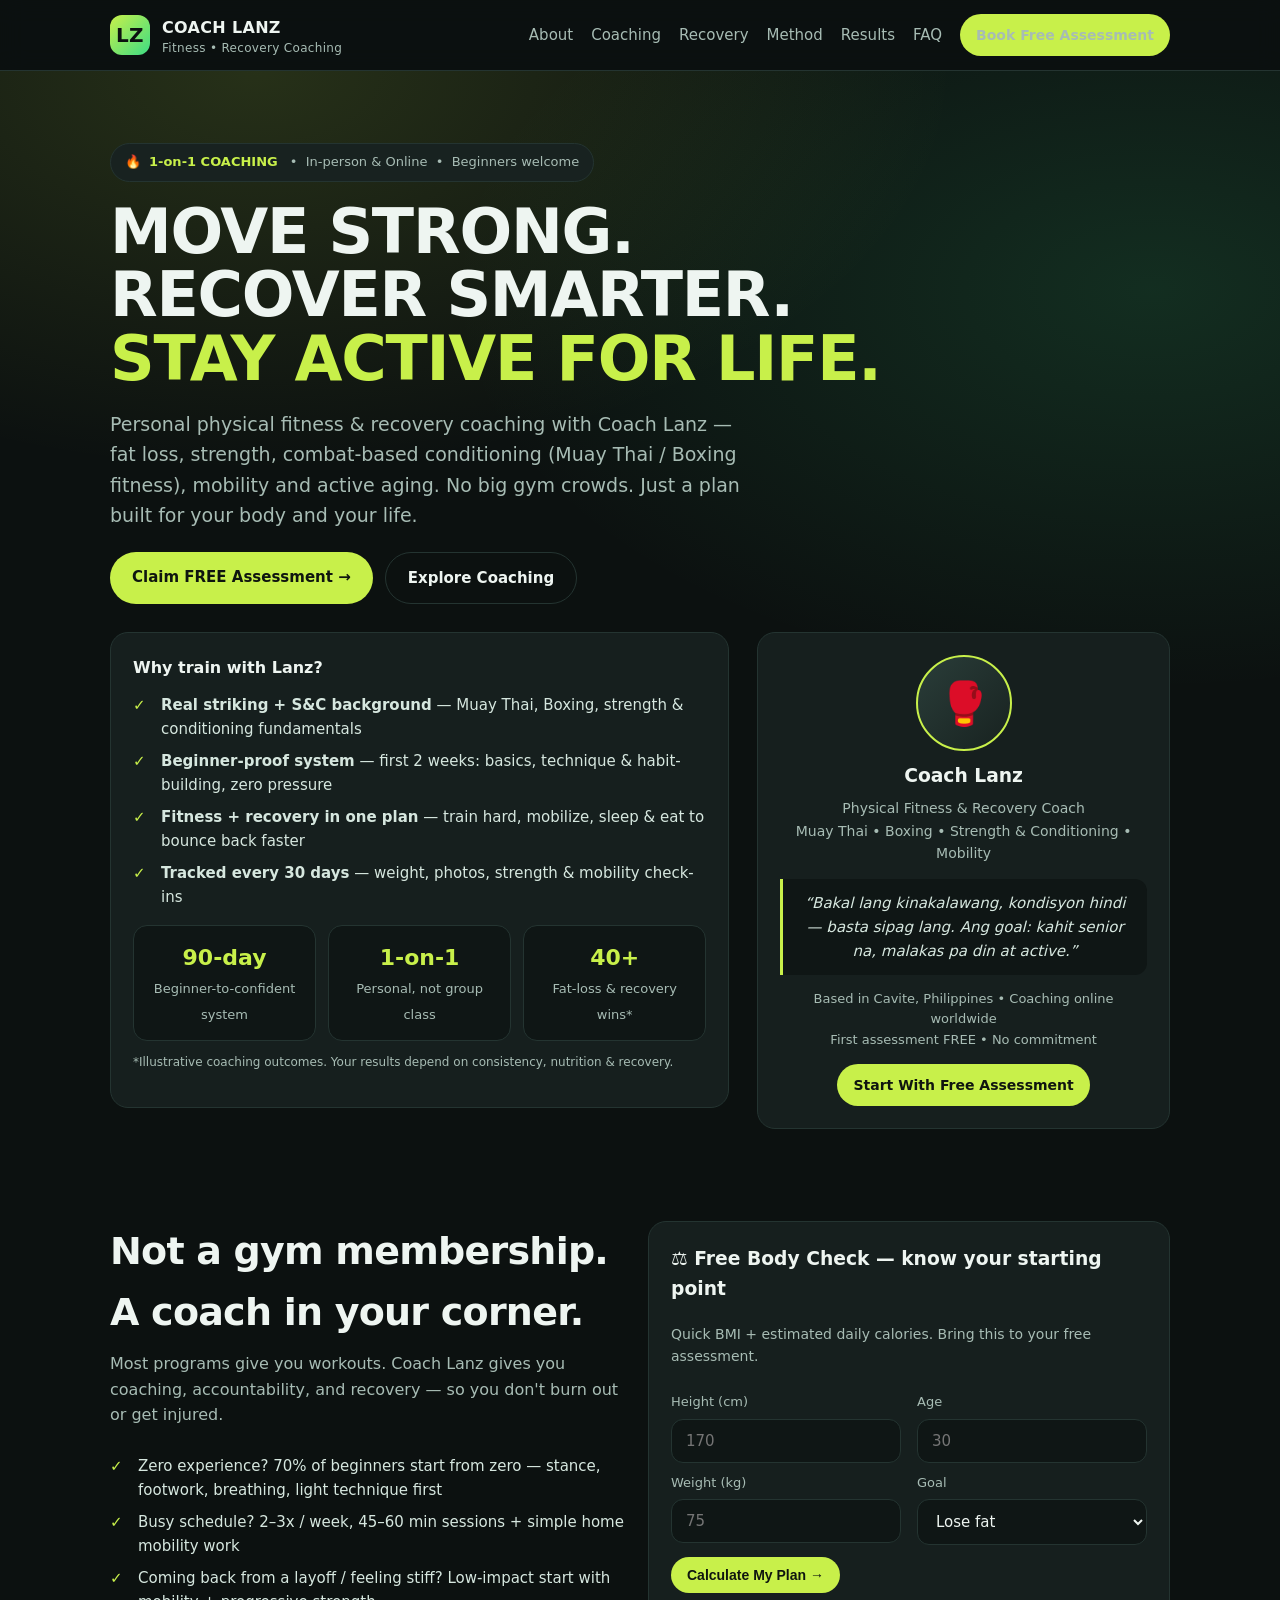
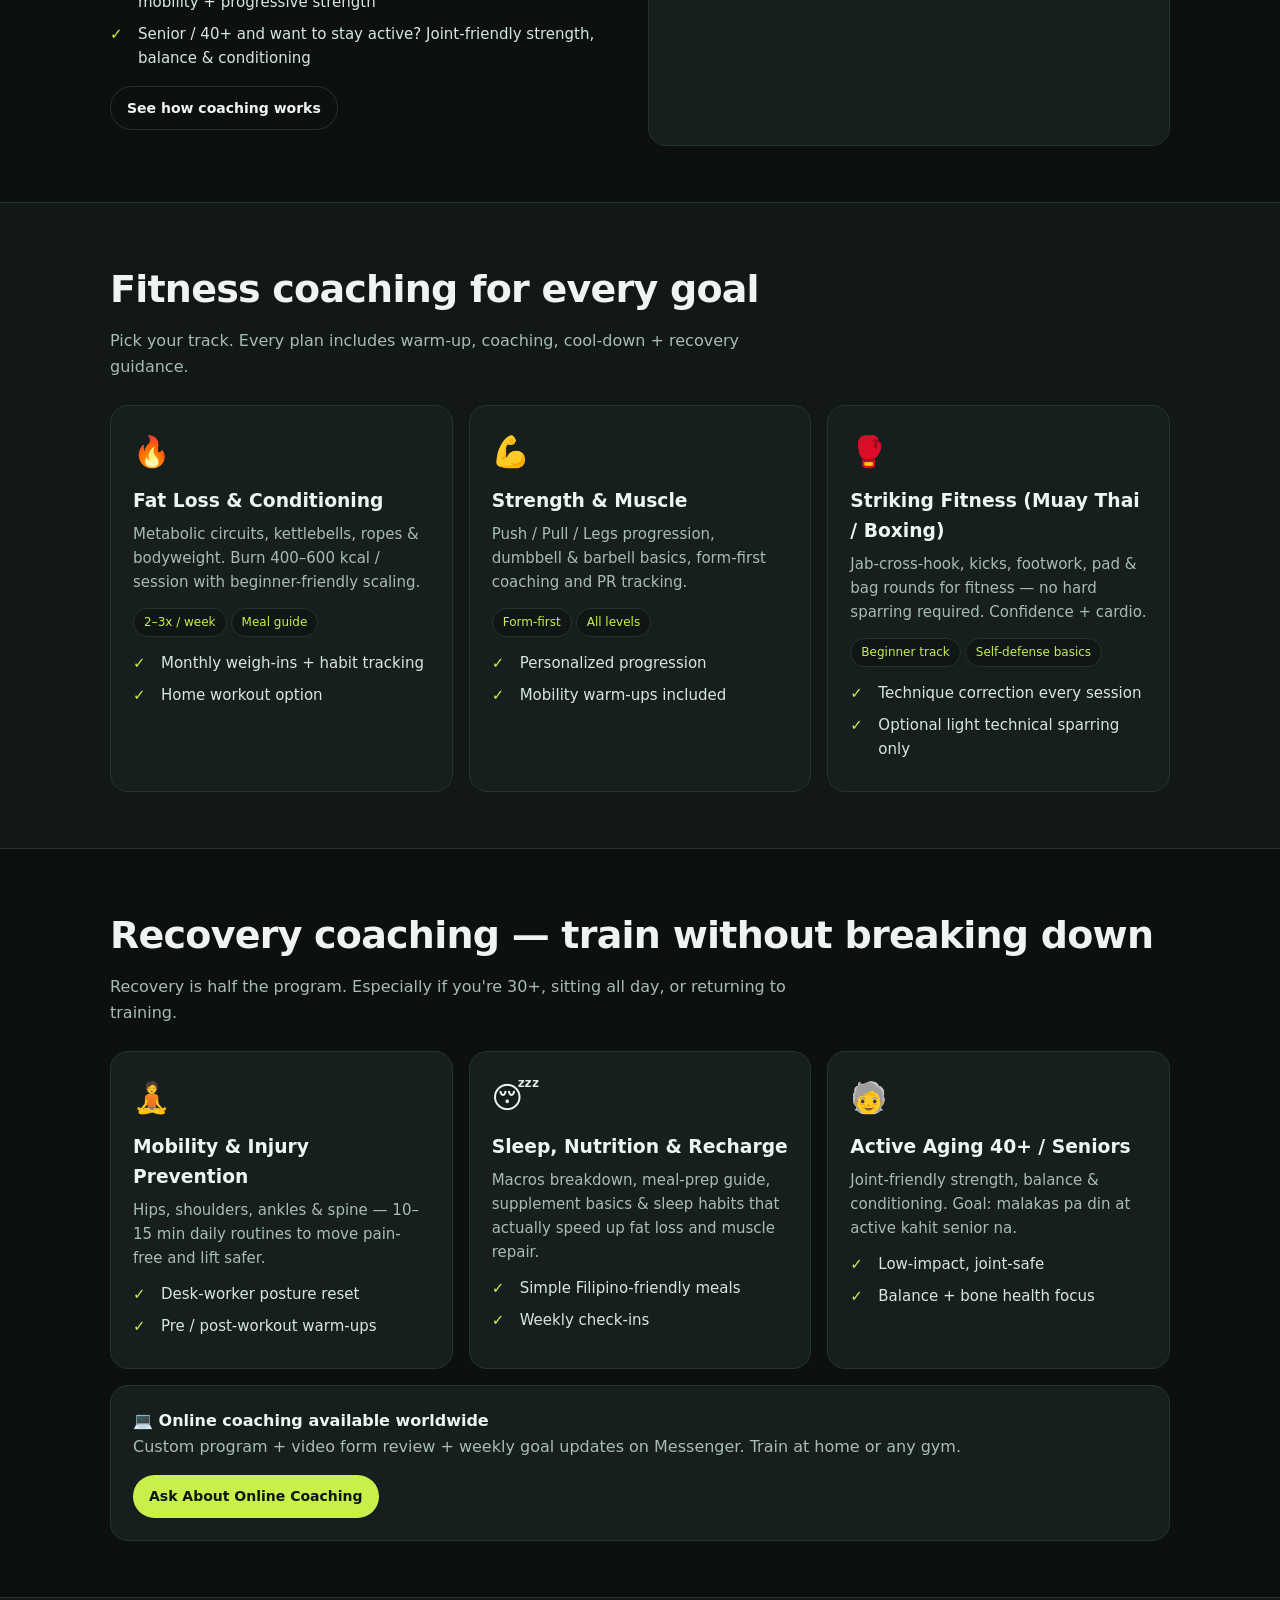
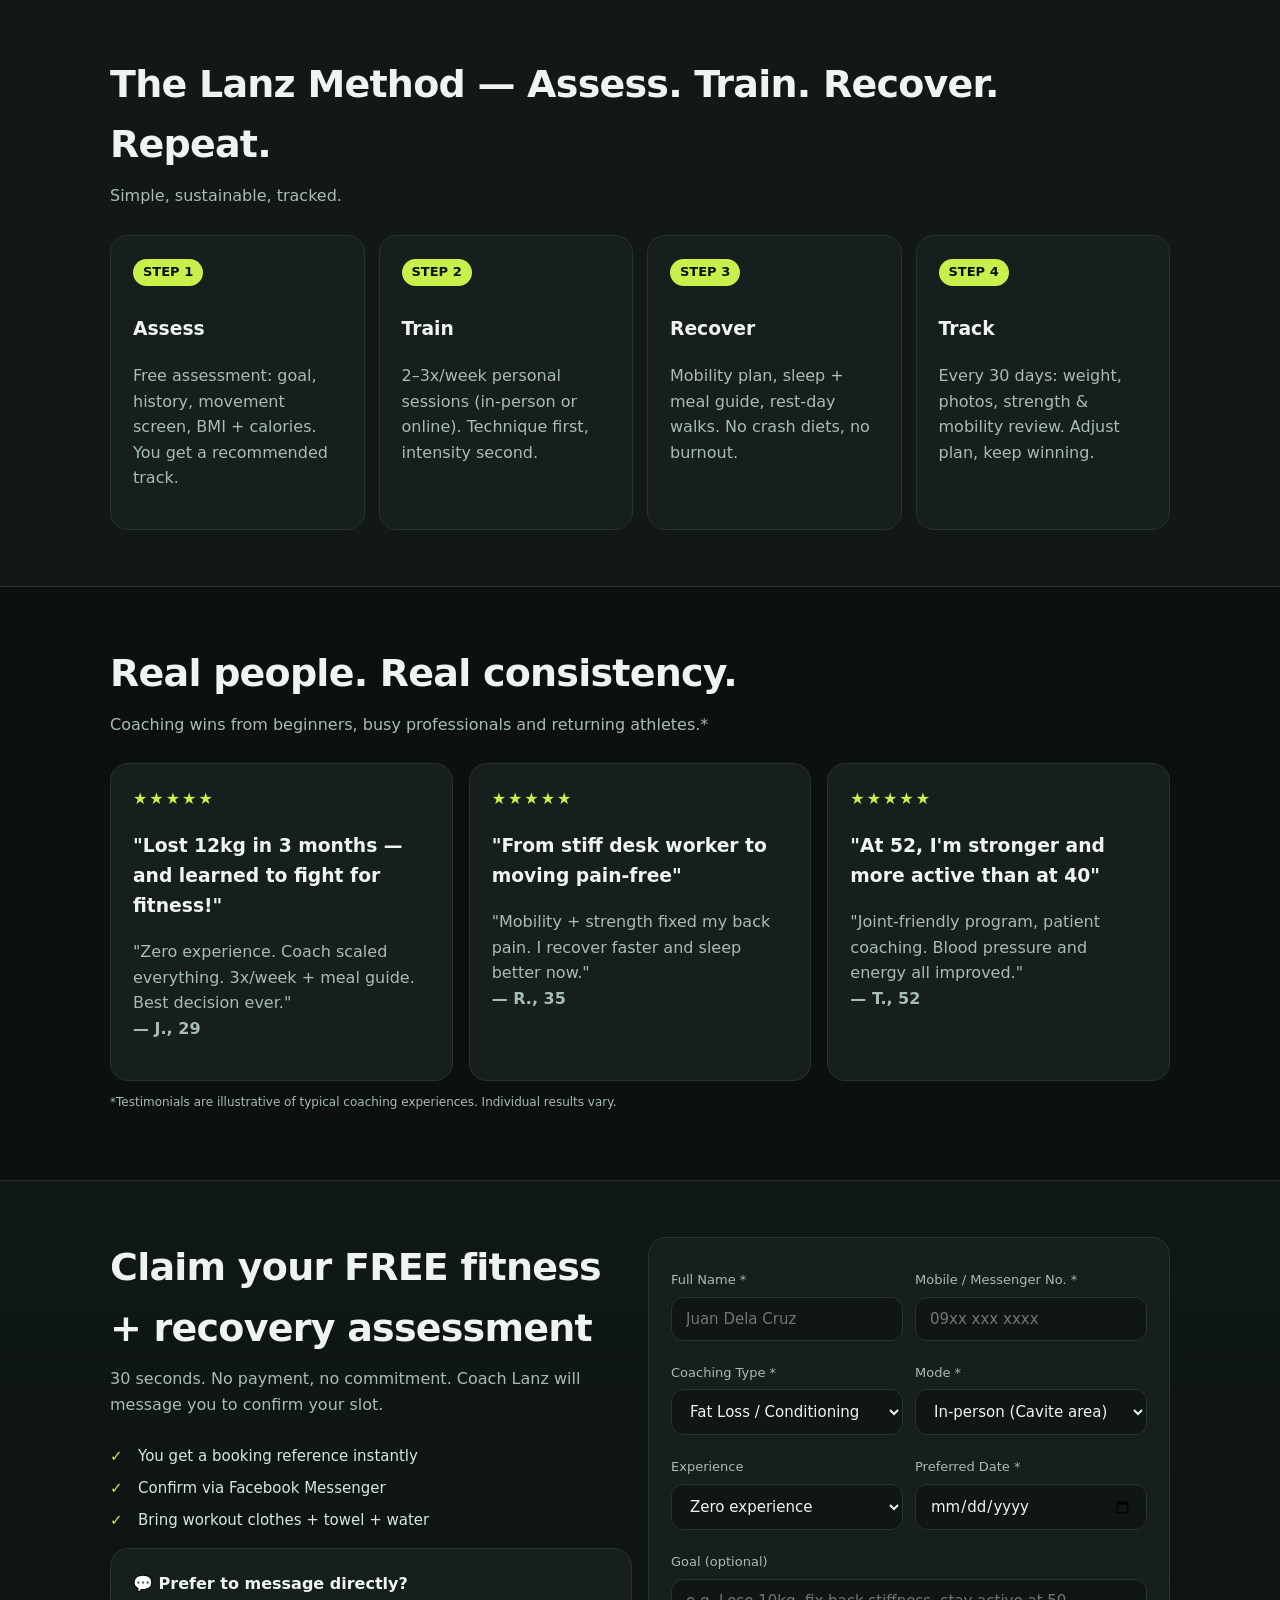
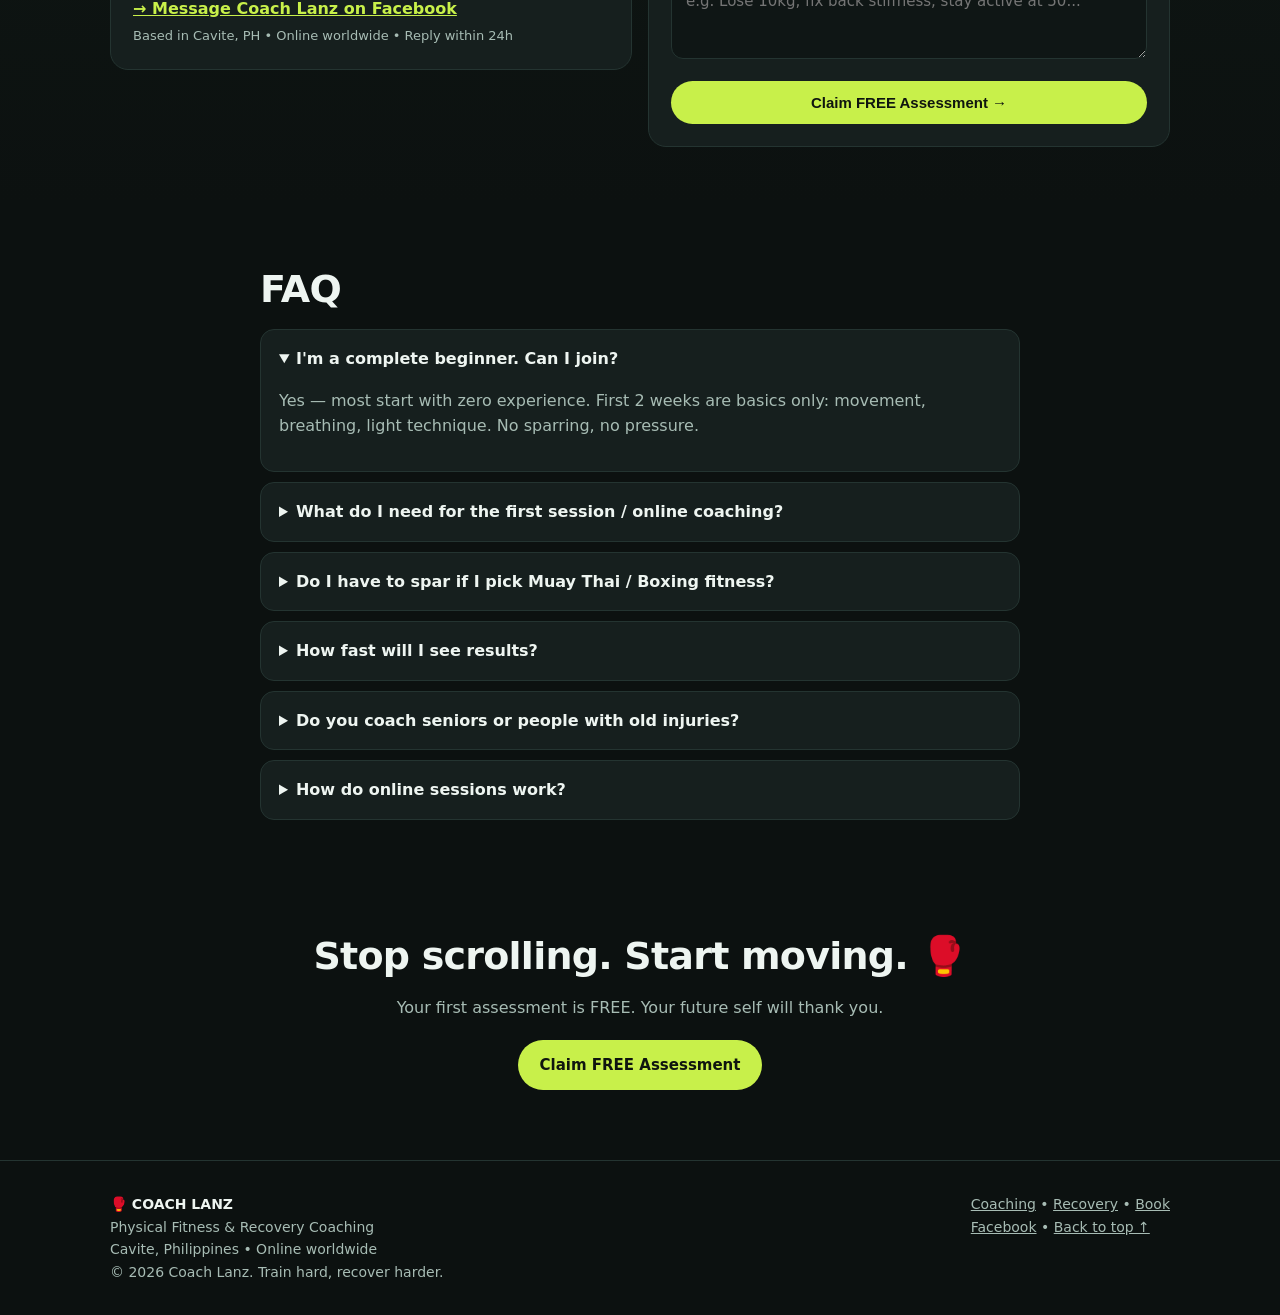
==== index.html @ 4de2f291 "Launch Coach Lanz fitness and recovery coaching site" ====
<!DOCTYPE html>
<html lang="en">
<head>
<meta charset="UTF-8" />
<meta name="viewport" content="width=device-width, initial-scale=1.0" />
<title>Coach Lanz — Physical Fitness & Recovery Coach</title>
<meta name="description" content="Coach Lanz — 1-on-1 physical fitness & recovery coaching. Fat loss, strength, Muay Thai / Boxing fitness, mobility and active aging. Based in Cavite, coaching online worldwide." />
<style>
:root{
  --bg:#0c1110; --bg2:#111817; --card:#161f1e; --line:#243431;
  --text:#eef5f1; --muted:#a7bcb4; --accent:#c8f04a; --accent2:#3ddc84;
  --orange:#ff7a1a; --radius:18px;
  --font:system-ui,-apple-system,"Segoe UI",Roboto,Inter,Arial,sans-serif;
}
*{box-sizing:border-box}
html{scroll-behavior:smooth}
body{margin:0;font-family:var(--font);background:var(--bg);color:var(--text);line-height:1.6}
a{color:inherit}
.container{max-width:1100px;margin:0 auto;padding:0 20px}
header{position:sticky;top:0;z-index:50;background:rgba(12,17,16,.88);backdrop-filter:blur(12px);border-bottom:1px solid var(--line)}
.nav{display:flex;align-items:center;justify-content:space-between;padding:14px 20px;max-width:1100px;margin:0 auto}
.brand{display:flex;gap:12px;align-items:center;text-decoration:none;font-weight:800;letter-spacing:.02em}
.brand-mark{width:40px;height:40px;border-radius:12px;background:linear-gradient(135deg,var(--accent),var(--accent2));display:grid;place-items:center;color:#0c1110;font-weight:900;font-size:20px}
.brand small{display:block;font-weight:500;color:var(--muted);font-size:12px;line-height:1.2}
.nav-links{display:flex;gap:18px;align-items:center;font-size:15px}
.nav-links a{text-decoration:none;color:var(--muted)}
.nav-links a:hover{color:var(--text)}
.btn{display:inline-block;background:var(--accent);color:#0f150f;font-weight:800;padding:13px 22px;border-radius:999px;text-decoration:none;border:0;cursor:pointer;font-size:15px}
.btn:hover{filter:brightness(1.05)}
.btn-ghost{background:transparent;color:var(--text);border:1px solid var(--line)}
.btn-sm{padding:10px 16px;font-size:14px}
.hero{padding:72px 0 36px;background:
 radial-gradient(700px 400px at 20% 0%,rgba(200,240,74,.14),transparent),
 radial-gradient(700px 400px at 90% 20%,rgba(61,220,132,.14),transparent)}
.eyebrow{display:inline-flex;align-items:center;gap:8px;background:#182220;border:1px solid var(--line);padding:8px 14px;border-radius:999px;font-size:13px;color:var(--muted)}
.eyebrow b{color:var(--accent)}
h1{font-size:clamp(36px,6vw,62px);line-height:1.02;margin:18px 0 12px;letter-spacing:-.02em}
h1 span{color:var(--accent)}
.lead{color:var(--muted);font-size:clamp(16px,2.2vw,19px);max-width:640px}
.hero-cta{display:flex;gap:12px;flex-wrap:wrap;margin-top:22px}
.hero-grid{display:grid;grid-template-columns:1.2fr .8fr;gap:28px;align-items:start;margin-top:28px}
.card{background:var(--card);border:1px solid var(--line);border-radius:var(--radius);padding:22px}
.stat-row{display:grid;grid-template-columns:repeat(3,1fr);gap:12px;margin-top:16px}
.stat{background:#0f1615;border:1px solid var(--line);border-radius:14px;padding:14px;text-align:center}
.stat b{font-size:22px;color:var(--accent);display:block}
.stat span{font-size:13px;color:var(--muted)}
.coach-card{text-align:center}
.avatar{width:96px;height:96px;border-radius:50%;margin:0 auto 10px;background:linear-gradient(135deg,#2a3d39,#182220);border:2px solid var(--accent);display:grid;place-items:center;font-size:42px}
.quote{font-style:italic;color:#d6e7df;background:#0f1615;border-left:3px solid var(--accent);padding:12px 14px;border-radius:0 12px 12px 0;margin:14px 0;font-size:15px}
section{padding:56px 0}
.section-title{font-size:clamp(26px,4vw,38px);margin:0 0 8px;letter-spacing:-.02em}
.section-sub{color:var(--muted);margin:0 0 26px;max-width:700px}
.grid-3{display:grid;grid-template-columns:repeat(3,1fr);gap:16px}
.grid-2{display:grid;grid-template-columns:1fr 1fr;gap:16px}
.service{position:relative;overflow:hidden}
.service .icon{font-size:30px}
.service h3{margin:10px 0 6px}
.service p{color:var(--muted);font-size:15px;margin:0 0 12px}
.tag{display:inline-block;font-size:12px;background:#0f1615;border:1px solid var(--line);color:var(--accent);padding:4px 10px;border-radius:999px;margin:2px 4px 2px 0}
ul.check{list-style:none;padding:0;margin:12px 0 0}
ul.check li{padding-left:28px;position:relative;margin:8px 0;color:#d6e7df;font-size:15px}
ul.check li::before{content:"✓";position:absolute;left:0;top:0;color:var(--accent);font-weight:900}
.steps{display:grid;grid-template-columns:repeat(4,1fr);gap:14px}
.step-num{font-size:13px;font-weight:800;color:#0c1110;background:var(--accent);display:inline-block;padding:3px 10px;border-radius:999px;margin-bottom:10px}
.calc{display:grid;grid-template-columns:1fr 1fr;gap:16px}
label{font-size:13px;color:var(--muted);display:block;margin:10px 0 6px}
input,select,textarea{width:100%;background:#0f1615;border:1px solid var(--line);color:var(--text);border-radius:12px;padding:12px 14px;font-size:15px;font-family:inherit}
input:focus,select:focus,textarea:focus{outline:2px solid var(--accent);border-color:transparent}
.testis{display:grid;grid-template-columns:repeat(3,1fr);gap:16px}
.stars{color:var(--accent);letter-spacing:2px}
.faq details{background:var(--card);border:1px solid var(--line);border-radius:14px;padding:16px 18px;margin:10px 0}
.faq summary{cursor:pointer;font-weight:700}
.faq p{color:var(--muted)}
.form-grid{display:grid;grid-template-columns:1fr 1fr;gap:12px}
.full{grid-column:1/-1}
.result-box{display:none;margin-top:14px;background:#0f1615;border:1px dashed var(--accent);border-radius:14px;padding:16px}
footer{border-top:1px solid var(--line);padding:32px 0;color:var(--muted);font-size:14px}
.footer-grid{display:flex;justify-content:space-between;gap:20px;flex-wrap:wrap}
.mobile-menu-btn{display:none;background:none;border:1px solid var(--line);color:var(--text);border-radius:10px;padding:8px 12px;font-size:18px}
@media(max-width:860px){
  .hero-grid,.grid-3,.grid-2,.calc,.testis,.steps{grid-template-columns:1fr}
  .form-grid{grid-template-columns:1fr}
  .nav-links{display:none;position:absolute;top:68px;left:0;right:0;background:#0f1615;flex-direction:column;padding:16px;border-bottom:1px solid var(--line)}
  .nav-links.open{display:flex}
  .mobile-menu-btn{display:block}
  .stat-row{grid-template-columns:repeat(3,1fr)}
}
</style>
</head>
<body>

<header>
  <div class="nav">
    <a class="brand" href="#top">
      <div class="brand-mark">LZ</div>
      <div>COACH LANZ<small>Fitness • Recovery Coaching</small></div>
    </a>
    <button class="mobile-menu-btn" onclick="document.querySelector('.nav-links').classList.toggle('open')">☰</button>
    <nav class="nav-links">
      <a href="#about">About</a>
      <a href="#coaching">Coaching</a>
      <a href="#recovery">Recovery</a>
      <a href="#method">Method</a>
      <a href="#results">Results</a>
      <a href="#faq">FAQ</a>
      <a class="btn btn-sm" href="#book">Book Free Assessment</a>
    </nav>
  </div>
</header>

<div id="top" class="hero">
  <div class="container">
    <div class="eyebrow">🔥 <b>1-on-1 COACHING</b> &nbsp;•&nbsp; In-person & Online &nbsp;•&nbsp; Beginners welcome</div>
    <h1>MOVE STRONG.<br>RECOVER SMARTER.<br><span>STAY ACTIVE FOR LIFE.</span></h1>
    <p class="lead">Personal physical fitness & recovery coaching with Coach Lanz — fat loss, strength, combat-based conditioning (Muay Thai / Boxing fitness), mobility and active aging. No big gym crowds. Just a plan built for your body and your life.</p>
    <div class="hero-cta">
      <a class="btn" href="#book">Claim FREE Assessment →</a>
      <a class="btn btn-ghost" href="#coaching">Explore Coaching</a>
    </div>

    <div class="hero-grid">
      <div class="card">
        <b>Why train with Lanz?</b>
        <ul class="check">
          <li><b>Real striking + S&C background</b> — Muay Thai, Boxing, strength & conditioning fundamentals</li>
          <li><b>Beginner-proof system</b> — first 2 weeks: basics, technique & habit-building, zero pressure</li>
          <li><b>Fitness + recovery in one plan</b> — train hard, mobilize, sleep & eat to bounce back faster</li>
          <li><b>Tracked every 30 days</b> — weight, photos, strength & mobility check-ins</li>
        </ul>
        <div class="stat-row">
          <div class="stat"><b>90-day</b><span>Beginner-to-confident system</span></div>
          <div class="stat"><b>1-on-1</b><span>Personal, not group class</span></div>
          <div class="stat"><b>40+</b><span>Fat-loss & recovery wins*</span></div>
        </div>
        <p style="font-size:12px;color:var(--muted)">*Illustrative coaching outcomes. Your results depend on consistency, nutrition & recovery.</p>
      </div>
      <div class="card coach-card">
        <div class="avatar">🥊</div>
        <h3 style="margin:6px 0">Coach Lanz</h3>
        <p style="color:var(--muted);font-size:14px;margin:0">Physical Fitness & Recovery Coach<br>Muay Thai • Boxing • Strength & Conditioning • Mobility</p>
        <div class="quote">“Bakal lang kinakalawang, kondisyon hindi — basta sipag lang. Ang goal: kahit senior na, malakas pa din at active.”</div>
        <p style="font-size:13px;color:var(--muted)">Based in Cavite, Philippines • Coaching online worldwide<br>First assessment FREE • No commitment</p>
        <a class="btn btn-sm" href="#book">Start With Free Assessment</a>
      </div>
    </div>
  </div>
</div>

<section id="about">
  <div class="container grid-2">
    <div>
      <h2 class="section-title">Not a gym membership.<br>A coach in your corner.</h2>
      <p class="section-sub">Most programs give you workouts. Coach Lanz gives you coaching, accountability, and recovery — so you don't burn out or get injured.</p>
      <ul class="check">
        <li>Zero experience? 70% of beginners start from zero — stance, footwork, breathing, light technique first</li>
        <li>Busy schedule? 2–3x / week, 45–60 min sessions + simple home mobility work</li>
        <li>Coming back from a layoff / feeling stiff? Low-impact start with mobility + progressive strength</li>
        <li>Senior / 40+ and want to stay active? Joint-friendly strength, balance & conditioning</li>
      </ul>
      <p style="margin-top:16px"><a class="btn btn-ghost btn-sm" href="#method">See how coaching works</a></p>
    </div>
    <div class="card">
      <h3 style="margin-top:0">⚖️ Free Body Check — know your starting point</h3>
      <p style="color:var(--muted);font-size:14px">Quick BMI + estimated daily calories. Bring this to your free assessment.</p>
      <div class="calc">
        <div>
          <label>Height (cm)</label><input id="h" type="number" placeholder="170" />
          <label>Weight (kg)</label><input id="w" type="number" placeholder="75" />
        </div>
        <div>
          <label>Age</label><input id="age" type="number" placeholder="30" />
          <label>Goal</label>
          <select id="goal"><option>Lose fat</option><option>Build muscle</option><option>Learn striking fitness</option><option>Move pain-free / recover</option><option>Stay active as a senior</option></select>
        </div>
      </div>
      <button class="btn btn-sm" style="margin-top:12px" onclick="calcPlan()">Calculate My Plan →</button>
      <div id="calcOut" class="result-box"></div>
    </div>
  </div>
</section>

<section id="coaching" style="background:var(--bg2);border-top:1px solid var(--line);border-bottom:1px solid var(--line)">
  <div class="container">
    <h2 class="section-title">Fitness coaching for every goal</h2>
    <p class="section-sub">Pick your track. Every plan includes warm-up, coaching, cool-down + recovery guidance.</p>
    <div class="grid-3">
      <div class="card service"><div class="icon">🔥</div><h3>Fat Loss & Conditioning</h3><p>Metabolic circuits, kettlebells, ropes & bodyweight. Burn 400–600 kcal / session with beginner-friendly scaling.</p><span class="tag">2–3x / week</span><span class="tag">Meal guide</span><ul class="check"><li>Monthly weigh-ins + habit tracking</li><li>Home workout option</li></ul></div>
      <div class="card service"><div class="icon">💪</div><h3>Strength & Muscle</h3><p>Push / Pull / Legs progression, dumbbell & barbell basics, form-first coaching and PR tracking.</p><span class="tag">Form-first</span><span class="tag">All levels</span><ul class="check"><li>Personalized progression</li><li>Mobility warm-ups included</li></ul></div>
      <div class="card service"><div class="icon">🥊</div><h3>Striking Fitness (Muay Thai / Boxing)</h3><p>Jab-cross-hook, kicks, footwork, pad & bag rounds for fitness — no hard sparring required. Confidence + cardio.</p><span class="tag">Beginner track</span><span class="tag">Self-defense basics</span><ul class="check"><li>Technique correction every session</li><li>Optional light technical sparring only</li></ul></div>
    </div>
  </div>
</section>

<section id="recovery">
  <div class="container">
    <h2 class="section-title">Recovery coaching — train without breaking down</h2>
    <p class="section-sub">Recovery is half the program. Especially if you're 30+, sitting all day, or returning to training.</p>
    <div class="grid-3">
      <div class="card service"><div class="icon">🧘</div><h3>Mobility & Injury Prevention</h3><p>Hips, shoulders, ankles & spine — 10–15 min daily routines to move pain-free and lift safer.</p><ul class="check"><li>Desk-worker posture reset</li><li>Pre / post-workout warm-ups</li></ul></div>
      <div class="card service"><div class="icon">😴</div><h3>Sleep, Nutrition & Recharge</h3><p>Macros breakdown, meal-prep guide, supplement basics & sleep habits that actually speed up fat loss and muscle repair.</p><ul class="check"><li>Simple Filipino-friendly meals</li><li>Weekly check-ins</li></ul></div>
      <div class="card service"><div class="icon">🧓</div><h3>Active Aging 40+ / Seniors</h3><p>Joint-friendly strength, balance & conditioning. Goal: malakas pa din at active kahit senior na.</p><ul class="check"><li>Low-impact, joint-safe</li><li>Balance + bone health focus</li></ul></div>
    </div>
    <div class="card" style="margin-top:16px;display:flex;gap:16px;flex-wrap:wrap;align-items:center;justify-content:space-between">
      <div><b>💻 Online coaching available worldwide</b><br><span style="color:var(--muted)">Custom program + video form review + weekly goal updates on Messenger. Train at home or any gym.</span></div>
      <a class="btn btn-sm" href="#book">Ask About Online Coaching</a>
    </div>
  </div>
</section>

<section id="method" style="background:var(--bg2);border-top:1px solid var(--line);border-bottom:1px solid var(--line)">
  <div class="container">
    <h2 class="section-title">The Lanz Method — Assess. Train. Recover. Repeat.</h2>
    <p class="section-sub">Simple, sustainable, tracked.</p>
    <div class="steps">
      <div class="card"><span class="step-num">STEP 1</span><h3>Assess</h3><p style="color:var(--muted)">Free assessment: goal, history, movement screen, BMI + calories. You get a recommended track.</p></div>
      <div class="card"><span class="step-num">STEP 2</span><h3>Train</h3><p style="color:var(--muted)">2–3x/week personal sessions (in-person or online). Technique first, intensity second.</p></div>
      <div class="card"><span class="step-num">STEP 3</span><h3>Recover</h3><p style="color:var(--muted)">Mobility plan, sleep + meal guide, rest-day walks. No crash diets, no burnout.</p></div>
      <div class="card"><span class="step-num">STEP 4</span><h3>Track</h3><p style="color:var(--muted)">Every 30 days: weight, photos, strength & mobility review. Adjust plan, keep winning.</p></div>
    </div>
  </div>
</section>

<section id="results">
  <div class="container">
    <h2 class="section-title">Real people. Real consistency.</h2>
    <p class="section-sub">Coaching wins from beginners, busy professionals and returning athletes.*</p>
    <div class="testis">
      <div class="card"><div class="stars">★★★★★</div><h3>"Lost 12kg in 3 months — and learned to fight for fitness!"</h3><p style="color:var(--muted)">"Zero experience. Coach scaled everything. 3x/week + meal guide. Best decision ever."<br><b>— J., 29</b></p></div>
      <div class="card"><div class="stars">★★★★★</div><h3>"From stiff desk worker to moving pain-free"</h3><p style="color:var(--muted)">"Mobility + strength fixed my back pain. I recover faster and sleep better now."<br><b>— R., 35</b></p></div>
      <div class="card"><div class="stars">★★★★★</div><h3>"At 52, I'm stronger and more active than at 40"</h3><p style="color:var(--muted)">"Joint-friendly program, patient coaching. Blood pressure and energy all improved."<br><b>— T., 52</b></p></div>
    </div>
    <p style="font-size:12px;color:var(--muted)">*Testimonials are illustrative of typical coaching experiences. Individual results vary.</p>
  </div>
</section>

<section id="book" style="background:linear-gradient(180deg,#101915,#0c1110);border-top:1px solid var(--line)">
  <div class="container grid-2">
    <div>
      <h2 class="section-title">Claim your FREE fitness + recovery assessment</h2>
      <p class="section-sub">30 seconds. No payment, no commitment. Coach Lanz will message you to confirm your slot.</p>
      <ul class="check">
        <li>You get a booking reference instantly</li>
        <li>Confirm via Facebook Messenger</li>
        <li>Bring workout clothes + towel + water</li>
      </ul>
      <div class="card" style="margin-top:16px">
        <b>💬 Prefer to message directly?</b><br>
        <a href="https://www.facebook.com/profile.php?id=61590590284675" target="_blank" rel="noopener" style="color:var(--accent);font-weight:700">→ Message Coach Lanz on Facebook</a>
        <br><span style="font-size:13px;color:var(--muted)">Based in Cavite, PH • Online worldwide • Reply within 24h</span>
      </div>
    </div>
    <div class="card">
      <form id="bookForm" onsubmit="return submitBooking(event)">
        <div class="form-grid">
          <div><label>Full Name *</label><input id="fName" required placeholder="Juan Dela Cruz" /></div>
          <div><label>Mobile / Messenger No. *</label><input id="fPhone" required placeholder="09xx xxx xxxx" /></div>
          <div><label>Coaching Type *</label><select id="fType"><option>Fat Loss / Conditioning</option><option>Strength / Muscle</option><option>Striking Fitness (Muay Thai / Boxing)</option><option>Recovery / Mobility / Active Aging</option><option>Online Coaching</option></select></div>
          <div><label>Mode *</label><select id="fMode"><option>In-person (Cavite area)</option><option>Online (anywhere)</option></select></div>
          <div><label>Experience</label><select id="fExp"><option>Zero experience</option><option>Some experience</option><option>Experienced</option></select></div>
          <div><label>Preferred Date *</label><input id="fDate" type="date" required /></div>
          <div class="full"><label>Goal (optional)</label><textarea id="fGoal" rows="3" placeholder="e.g. Lose 10kg, fix back stiffness, stay active at 50..."></textarea></div>
        </div>
        <button class="btn" style="width:100%;margin-top:14px" type="submit">Claim FREE Assessment →</button>
        <div id="bookOut" class="result-box"></div>
      </form>
    </div>
  </div>
</section>

<section id="faq">
  <div class="container faq" style="max-width:800px">
    <h2 class="section-title">FAQ</h2>
    <details open><summary>I'm a complete beginner. Can I join?</summary><p>Yes — most start with zero experience. First 2 weeks are basics only: movement, breathing, light technique. No sparring, no pressure.</p></details>
    <details><summary>What do I need for the first session / online coaching?</summary><p>Workout clothes, towel, water. For online: phone stand + 2x2m space + optional dumbbells or bands. Hand wraps / gloves guidance provided if you pick striking fitness.</p></details>
    <details><summary>Do I have to spar if I pick Muay Thai / Boxing fitness?</summary><p>No. Striking fitness is pad + bag + footwork for cardio and confidence. Sparring is 100% optional, light, supervised and gear-required.</p></details>
    <details><summary>How fast will I see results?</summary><p>With 2–3x/week + meal + sleep habits, most see 3–5kg fat loss / month or visible strength gains in 6–8 weeks. Recovery (sleep, stiffness, energy) often improves in 2–3 weeks.</p></details>
    <details><summary>Do you coach seniors or people with old injuries?</summary><p>Yes — that’s a specialty. Joint-friendly strength, balance and mobility. We start easy, progress safely, and coordinate with your doctor/physio if needed. Not medical advice — coaching only.</p></details>
    <details><summary>How do online sessions work?</summary><p>Video call + custom program + form video review + weekly Messenger check-ins. Same tracking as in-person.</p></details>
  </div>
</section>

<section style="text-align:center;padding:40px 0 70px">
  <div class="container">
    <h2 class="section-title">Stop scrolling. Start moving. 🥊</h2>
    <p class="section-sub" style="margin:0 auto 20px">Your first assessment is FREE. Your future self will thank you.</p>
    <a class="btn" href="#book">Claim FREE Assessment</a>
  </div>
</section>

<footer>
  <div class="container footer-grid">
    <div><b style="color:var(--text)">🥊 COACH LANZ</b><br>Physical Fitness & Recovery Coaching<br>Cavite, Philippines • Online worldwide<br>© 2026 Coach Lanz. Train hard, recover harder.</div>
    <div><a href="#coaching">Coaching</a> • <a href="#recovery">Recovery</a> • <a href="#book">Book</a><br><a href="https://www.facebook.com/profile.php?id=61590590284675" target="_blank" rel="noopener">Facebook</a> • <a href="#top">Back to top ↑</a></div>
  </div>
</footer>

<script>
function calcPlan(){
  const h=parseFloat(document.getElementById('h').value), w=parseFloat(document.getElementById('w').value), age=parseFloat(document.getElementById('age').value)||30;
  const goal=document.getElementById('goal').value, out=document.getElementById('calcOut');
  if(!h||!w){ out.style.display='block'; out.innerHTML='Please enter height & weight.'; return; }
  const bmi=w/((h/100)*(h/100));
  let cat=bmi<18.5?'Underweight':bmi<25?'Healthy':bmi<30?'Overweight':'Obese';
  const bmr=10*w+6.25*h-5*age+5;
  const tdee=Math.round(bmr*1.45);
  let rec = goal.includes('Lose')?'Fat Loss & Conditioning 3x/week + daily 10-min mobility + calorie target ~'+(tdee-400)+' kcal.':goal.includes('Muscle')?'Strength & Muscle 3x/week + protein ~'+Math.round(w*1.8)+'g/day + sleep 7-8h.':goal.includes('striking')?'Striking Fitness 2x/week + 1x conditioning + mobility for shoulders/hips.':goal.includes('pain')?'Recovery track: 2x strength + 3x mobility + sleep reset. Start easy.':'Active Aging: 2x joint-friendly strength + balance + daily walks.';
  out.style.display='block';
  out.innerHTML='<b>BMI: '+bmi.toFixed(1)+' ('+cat+')</b><br>Est. maintenance: ~'+tdee+' kcal/day<br><br>✅ Recommended: '+rec+'<br><br><a href="#book" style="color:var(--accent);font-weight:800">Book free assessment to confirm →</a>';
}
document.getElementById('fDate').min=new Date().toISOString().split('T')[0];
function submitBooking(e){
  e.preventDefault();
  const name=document.getElementById('fName').value.trim(), phone=document.getElementById('fPhone').value.trim();
  if(!name||!phone){alert('Please enter name and mobile.');return false;}
  const ref='LZ-'+Math.random().toString(36).slice(2,7).toUpperCase();
  const type=document.getElementById('fType').value, mode=document.getElementById('fMode').value, date=document.getElementById('fDate').value;
  const out=document.getElementById('bookOut');
  out.style.display='block';
  out.innerHTML='🎉 <b>You\'re in, '+name.split(' ')[0]+'!</b><br>Ref: <b>'+ref+'</b> • '+type+' • '+mode+' • '+date+'<br><br>Screenshot this, then <a href="https://www.facebook.com/profile.php?id=61590590284675" target="_blank" rel="noopener" style="color:var(--accent);font-weight:800">message Coach Lanz on Facebook to confirm →</a>';
  out.scrollIntoView({behavior:'smooth',block:'center'});
  return false;
}
</script>
</body>
</html>
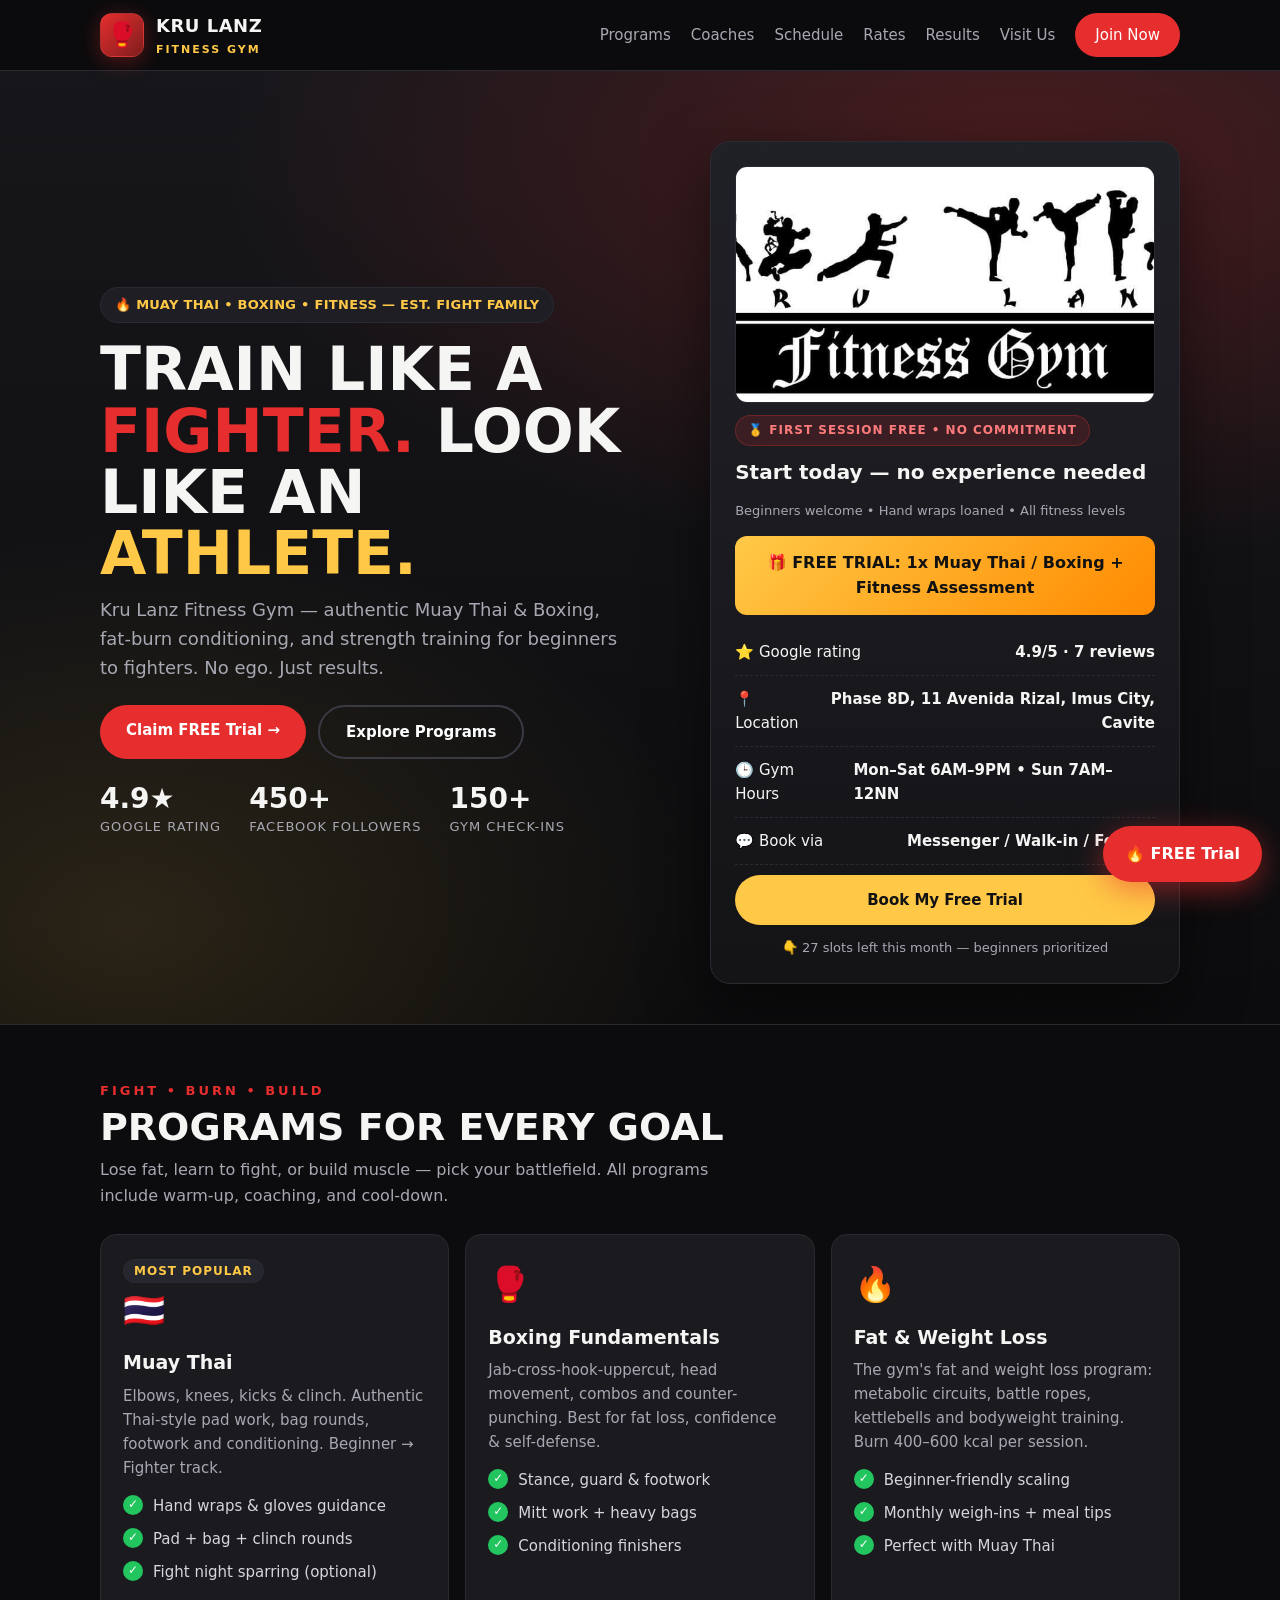
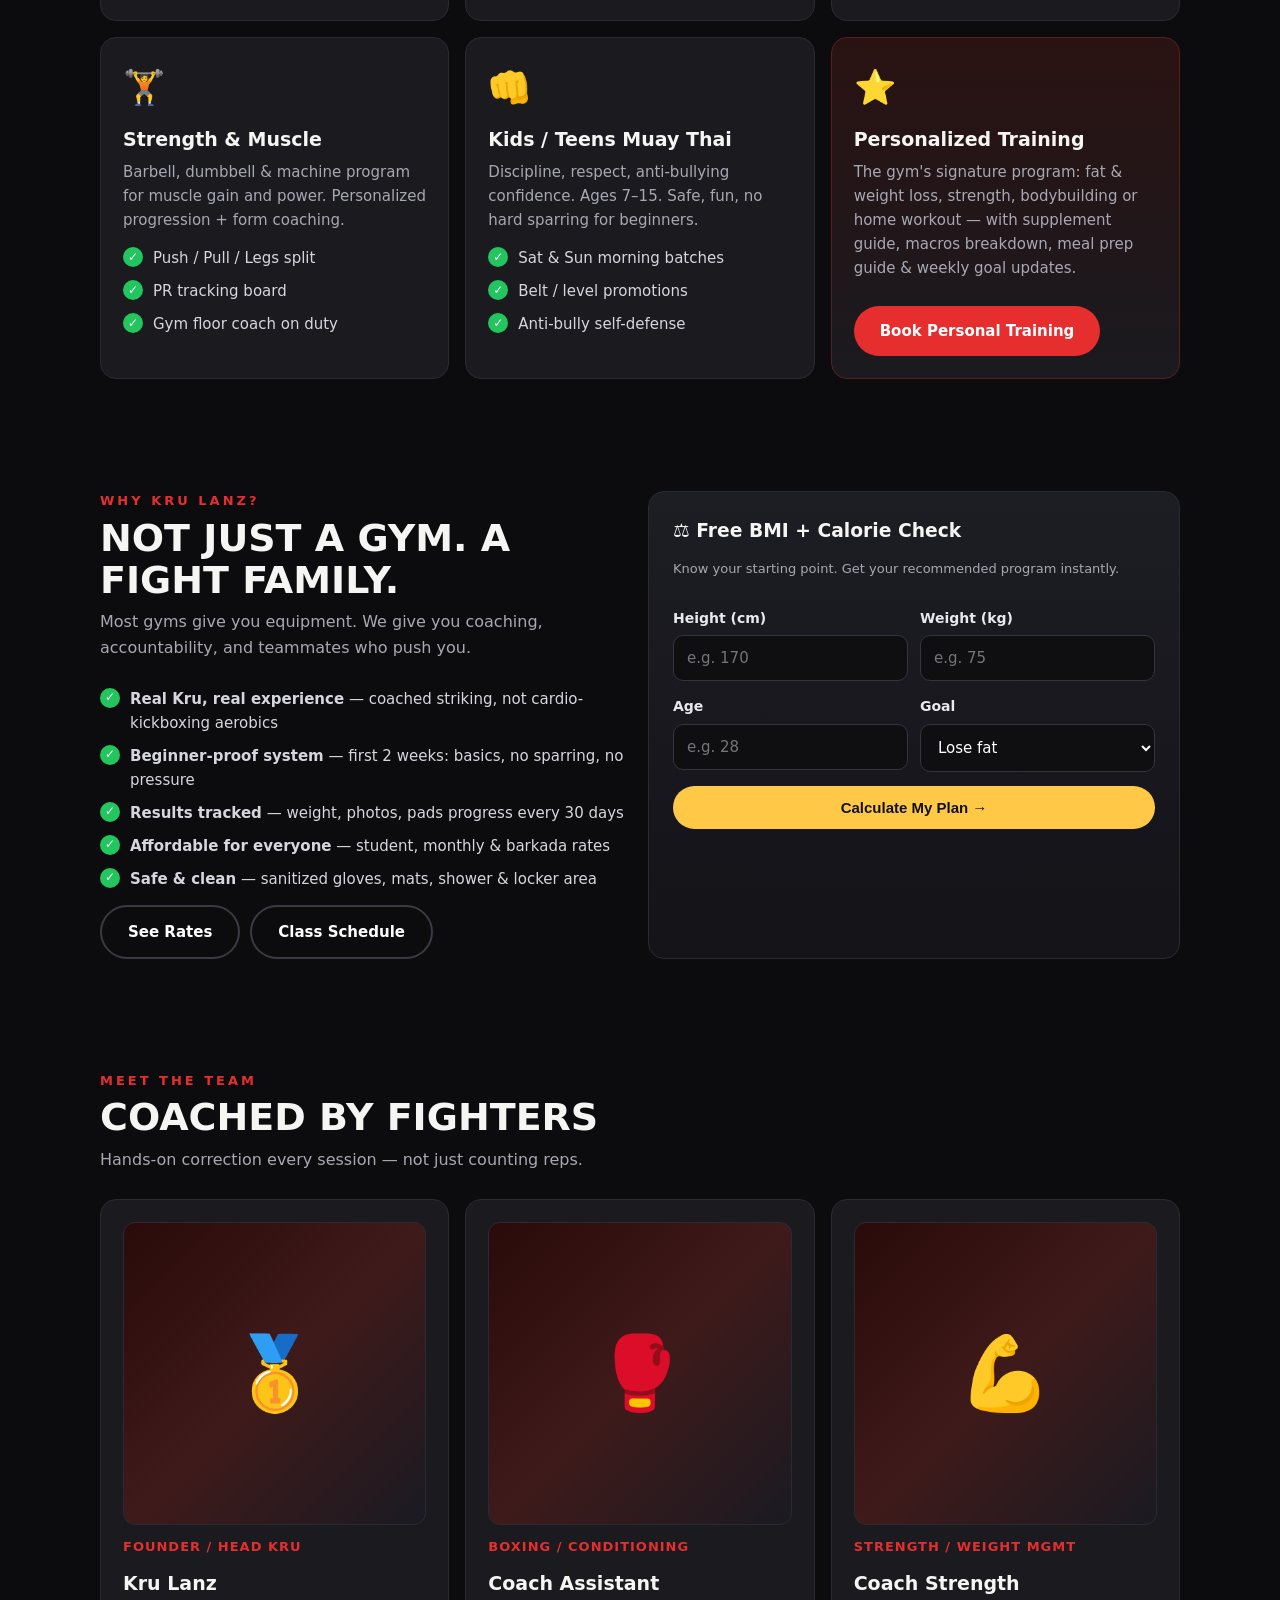
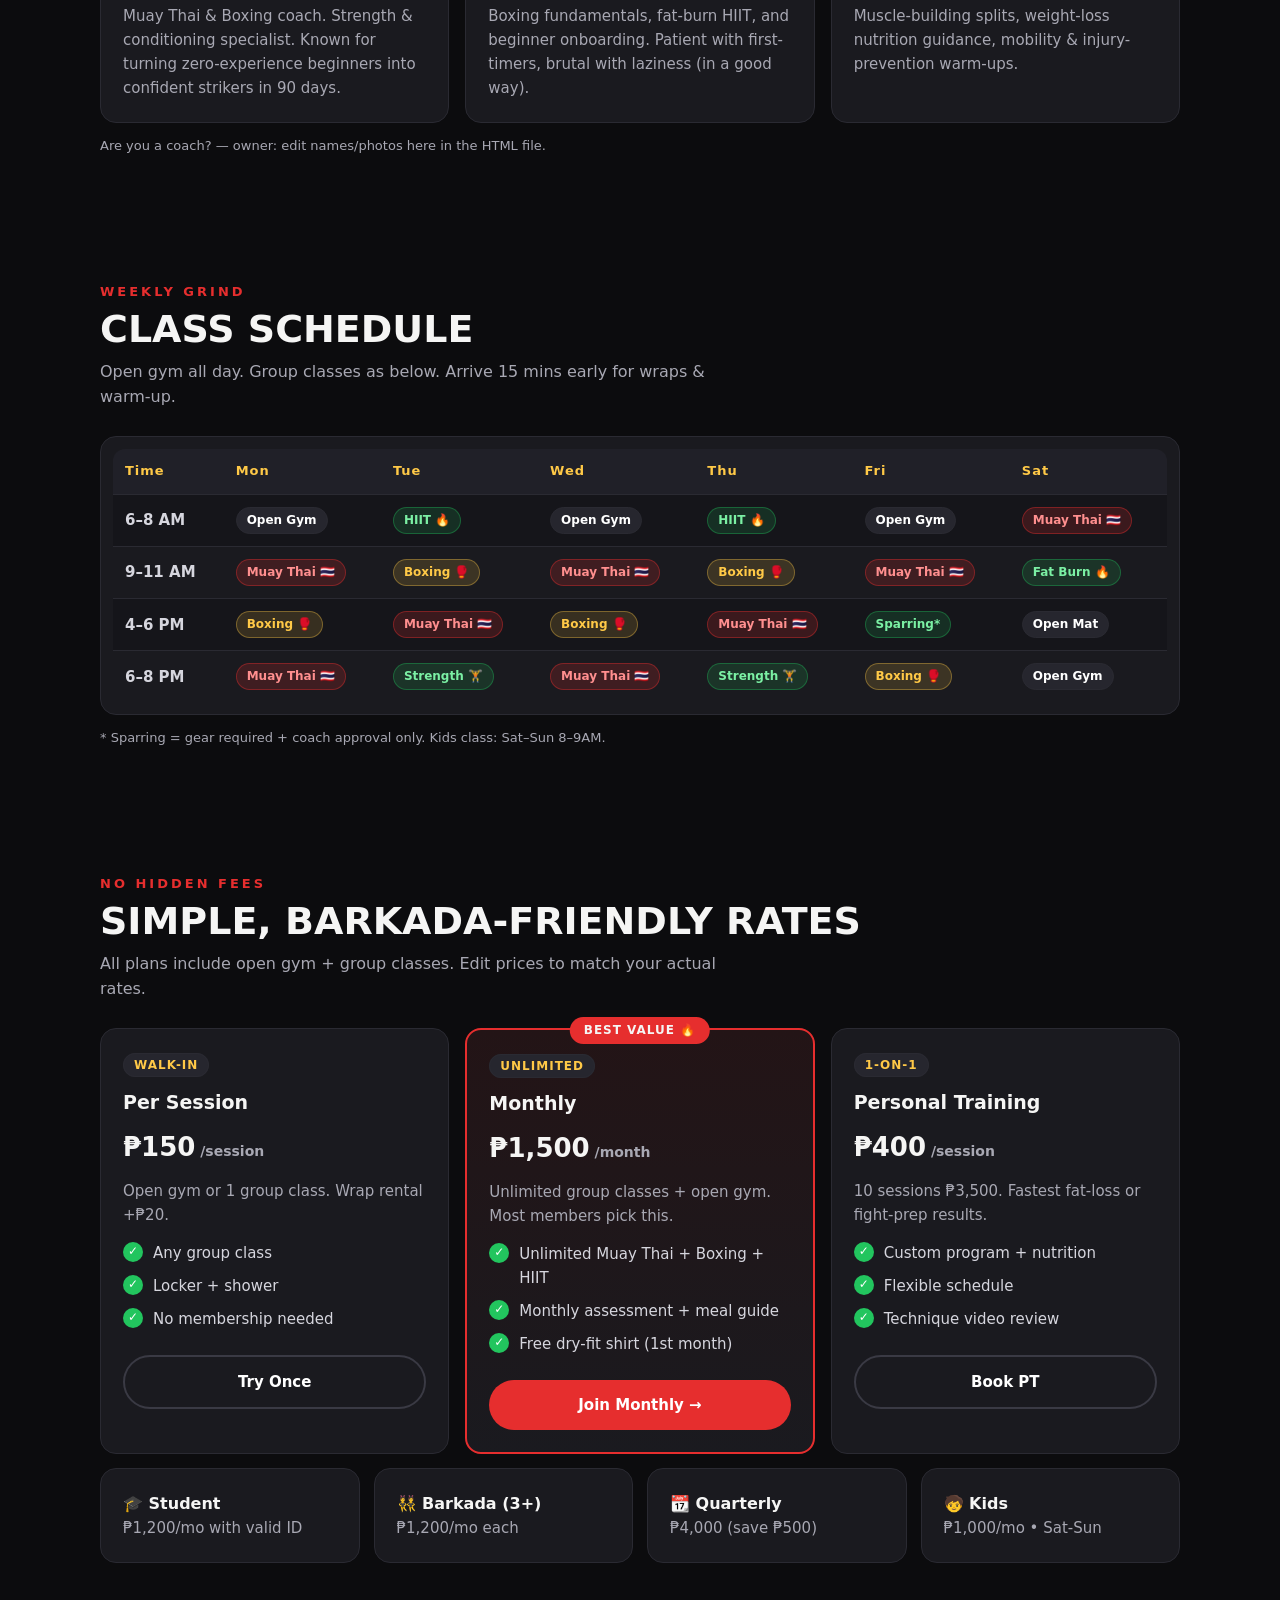
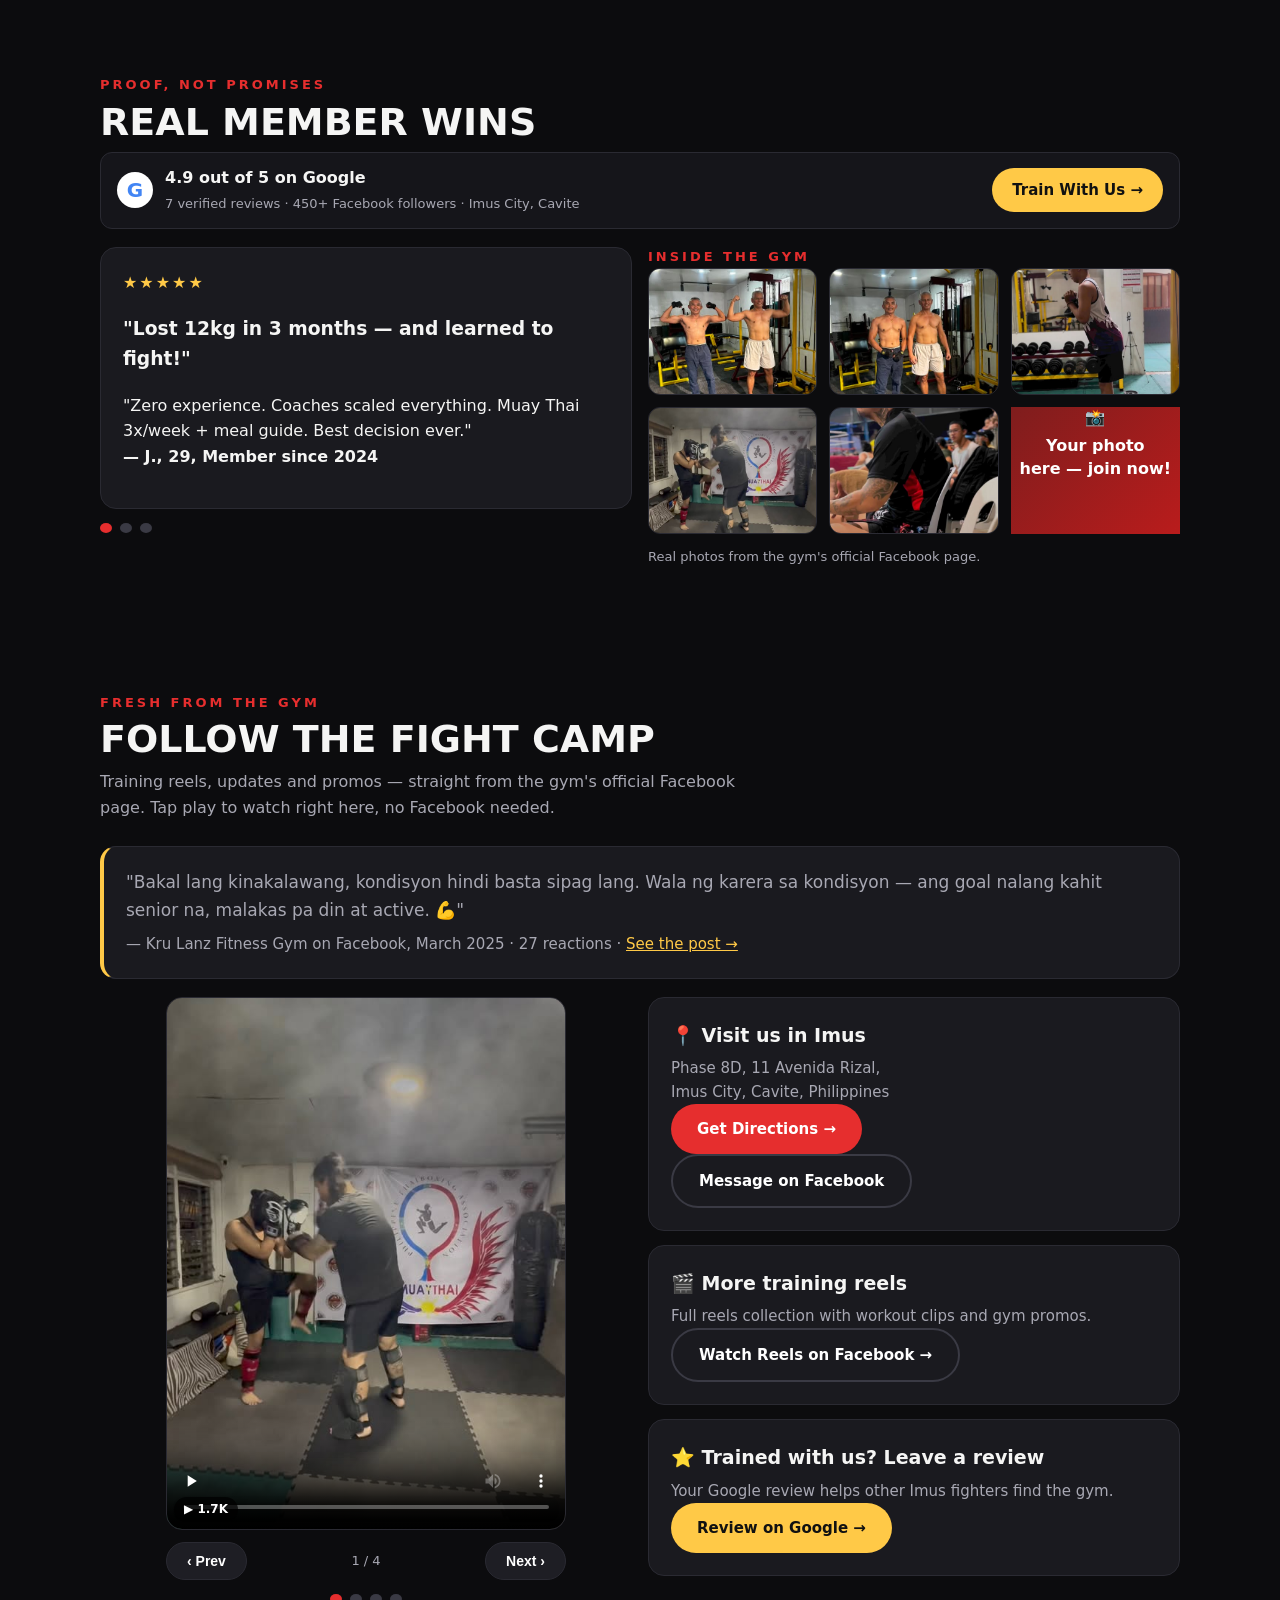
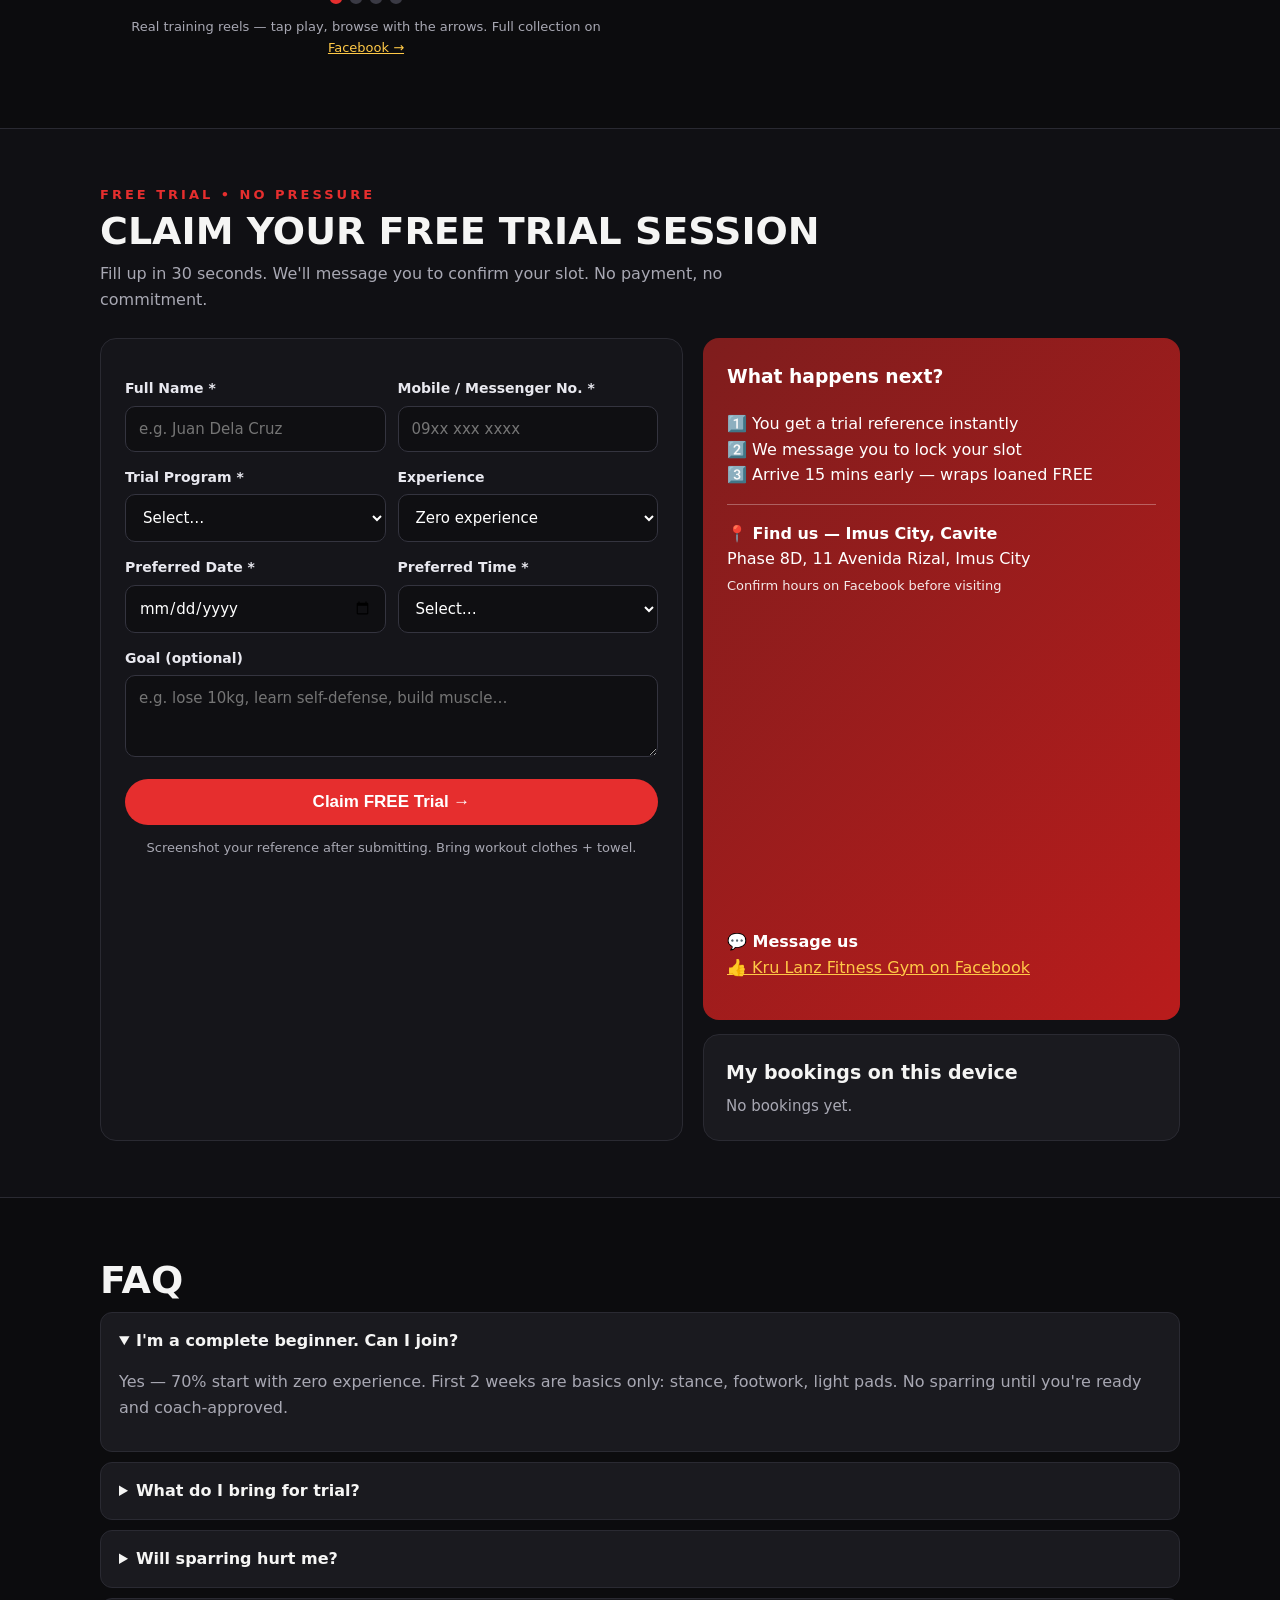
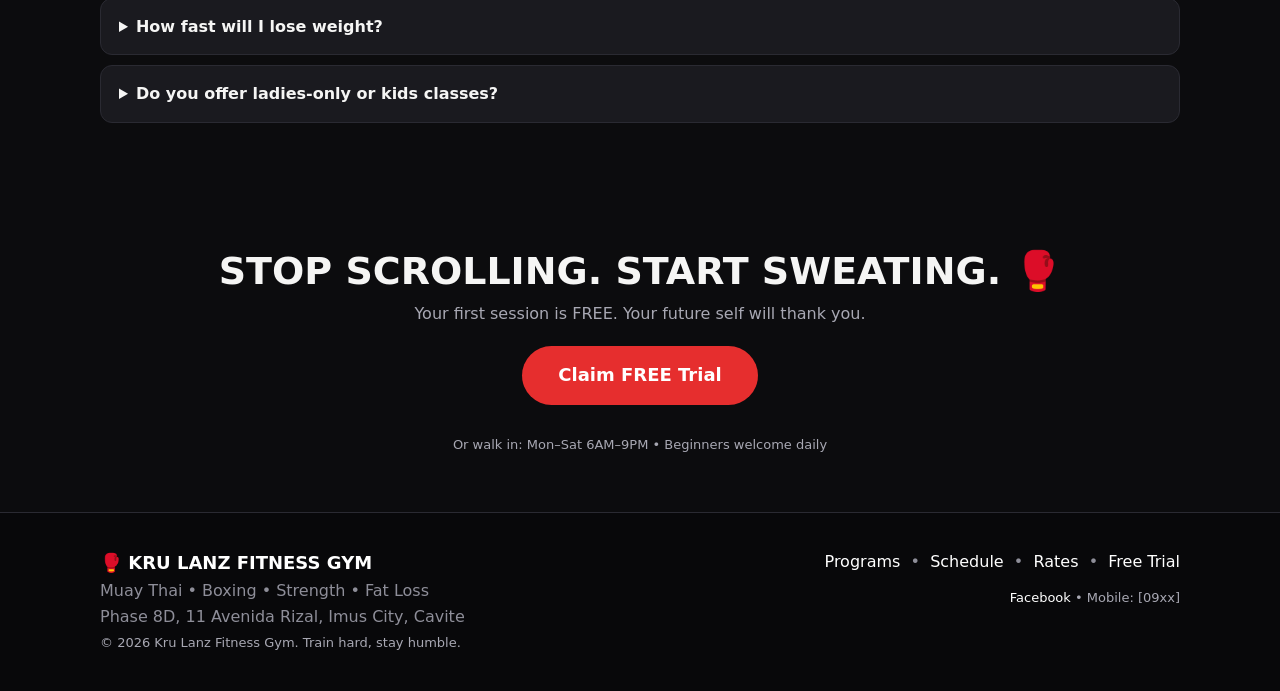
==== commit 1ee96774: "Move full Kru Lanz site here: latest page + real photos + inline reels" ====
--- a/index.html
+++ b/index.html
@@ -3,323 +3,524 @@
 <head>
 <meta charset="UTF-8" />
 <meta name="viewport" content="width=device-width, initial-scale=1.0" />
-<title>Coach Lanz — Physical Fitness & Recovery Coach</title>
-<meta name="description" content="Coach Lanz — 1-on-1 physical fitness & recovery coaching. Fat loss, strength, Muay Thai / Boxing fitness, mobility and active aging. Based in Cavite, coaching online worldwide." />
+<title>Kru Lanz Fitness Gym Imus, Cavite | Muay Thai • Boxing • Strength & Conditioning</title>
+<meta name="description" content="Kru Lanz Fitness Gym — Phase 8D, 11 Avenida Rizal, Imus City, Cavite. 4.9-star rated personalized training, fat & weight loss, strength, bodybuilding & boxing. First trial FREE." />
+<script type="application/ld+json">
+{"@context":"https://schema.org","@type":"ExerciseGym","name":"Kru Lanz Fitness Gym","description":"4.9-star rated gym in Imus City, Cavite offering personalized training, fat & weight loss, strength training, bodybuilding and boxing.","address":{"@type":"PostalAddress","streetAddress":"Phase 8D, 11 Avenida Rizal","addressLocality":"Imus City","addressRegion":"Cavite","addressCountry":"PH"},"aggregateRating":{"@type":"AggregateRating","ratingValue":"4.9","reviewCount":"7"},"sameAs":["https://www.facebook.com/p/Kru-Lanz-Fitness-Gym-100076342784628/"],"priceRange":"₱₱"}
+</script>
 <style>
 :root{
-  --bg:#0c1110; --bg2:#111817; --card:#161f1e; --line:#243431;
-  --text:#eef5f1; --muted:#a7bcb4; --accent:#c8f04a; --accent2:#3ddc84;
-  --orange:#ff7a1a; --radius:18px;
-  --font:system-ui,-apple-system,"Segoe UI",Roboto,Inter,Arial,sans-serif;
+  --bg:#0c0c0e; --bg2:#141417; --card:#1a1a1f; --card2:#222228;
+  --line:#2a2a32; --ink:#f5f5f4; --muted:#a8a8b3;
+  --red:#e62e2e; --red-dark:#b91c1c; --gold:#ffc947; --green:#22c55e;
+  --radius:16px;
 }
 *{box-sizing:border-box}
 html{scroll-behavior:smooth}
-body{margin:0;font-family:var(--font);background:var(--bg);color:var(--text);line-height:1.6}
-a{color:inherit}
-.container{max-width:1100px;margin:0 auto;padding:0 20px}
-header{position:sticky;top:0;z-index:50;background:rgba(12,17,16,.88);backdrop-filter:blur(12px);border-bottom:1px solid var(--line)}
-.nav{display:flex;align-items:center;justify-content:space-between;padding:14px 20px;max-width:1100px;margin:0 auto}
-.brand{display:flex;gap:12px;align-items:center;text-decoration:none;font-weight:800;letter-spacing:.02em}
-.brand-mark{width:40px;height:40px;border-radius:12px;background:linear-gradient(135deg,var(--accent),var(--accent2));display:grid;place-items:center;color:#0c1110;font-weight:900;font-size:20px}
-.brand small{display:block;font-weight:500;color:var(--muted);font-size:12px;line-height:1.2}
-.nav-links{display:flex;gap:18px;align-items:center;font-size:15px}
-.nav-links a{text-decoration:none;color:var(--muted)}
-.nav-links a:hover{color:var(--text)}
-.btn{display:inline-block;background:var(--accent);color:#0f150f;font-weight:800;padding:13px 22px;border-radius:999px;text-decoration:none;border:0;cursor:pointer;font-size:15px}
-.btn:hover{filter:brightness(1.05)}
-.btn-ghost{background:transparent;color:var(--text);border:1px solid var(--line)}
-.btn-sm{padding:10px 16px;font-size:14px}
-.hero{padding:72px 0 36px;background:
- radial-gradient(700px 400px at 20% 0%,rgba(200,240,74,.14),transparent),
- radial-gradient(700px 400px at 90% 20%,rgba(61,220,132,.14),transparent)}
-.eyebrow{display:inline-flex;align-items:center;gap:8px;background:#182220;border:1px solid var(--line);padding:8px 14px;border-radius:999px;font-size:13px;color:var(--muted)}
-.eyebrow b{color:var(--accent)}
-h1{font-size:clamp(36px,6vw,62px);line-height:1.02;margin:18px 0 12px;letter-spacing:-.02em}
-h1 span{color:var(--accent)}
-.lead{color:var(--muted);font-size:clamp(16px,2.2vw,19px);max-width:640px}
-.hero-cta{display:flex;gap:12px;flex-wrap:wrap;margin-top:22px}
-.hero-grid{display:grid;grid-template-columns:1.2fr .8fr;gap:28px;align-items:start;margin-top:28px}
-.card{background:var(--card);border:1px solid var(--line);border-radius:var(--radius);padding:22px}
-.stat-row{display:grid;grid-template-columns:repeat(3,1fr);gap:12px;margin-top:16px}
-.stat{background:#0f1615;border:1px solid var(--line);border-radius:14px;padding:14px;text-align:center}
-.stat b{font-size:22px;color:var(--accent);display:block}
-.stat span{font-size:13px;color:var(--muted)}
-.coach-card{text-align:center}
-.avatar{width:96px;height:96px;border-radius:50%;margin:0 auto 10px;background:linear-gradient(135deg,#2a3d39,#182220);border:2px solid var(--accent);display:grid;place-items:center;font-size:42px}
-.quote{font-style:italic;color:#d6e7df;background:#0f1615;border-left:3px solid var(--accent);padding:12px 14px;border-radius:0 12px 12px 0;margin:14px 0;font-size:15px}
+body{margin:0;font-family:Inter,system-ui,-apple-system,Segoe UI,Roboto,Arial,sans-serif;background:var(--bg);color:var(--ink);line-height:1.6}
+.container{max-width:1120px;margin:0 auto;padding:0 20px}
+/* NAV */
+.nav{position:sticky;top:0;z-index:50;background:rgba(12,12,14,.95);backdrop-filter:blur(10px);border-bottom:1px solid var(--line)}
+.nav-inner{display:flex;align-items:center;justify-content:space-between;padding:12px 20px;max-width:1120px;margin:0 auto}
+.brand{display:flex;align-items:center;gap:12px;font-weight:900;letter-spacing:.5px;font-size:18px}
+.brand-mark{width:44px;height:44px;border-radius:12px;background:linear-gradient(135deg,var(--red),#7f1d1d);display:grid;place-items:center;font-size:24px;border:1px solid #ff6b6b33;box-shadow:0 4px 20px rgba(230,46,46,.35)}
+.brand small{display:block;font-weight:600;color:var(--gold);font-size:11px;letter-spacing:2px}
+.nav-links{display:flex;gap:20px;align-items:center;font-size:15px}
+.nav-links a{text-decoration:none;color:var(--muted);font-weight:500}
+.nav-links a:hover{color:#fff}
+.btn{display:inline-block;background:var(--red);color:#fff;border:0;padding:13px 26px;border-radius:999px;font-weight:800;cursor:pointer;text-decoration:none;font-size:15px;transition:.2s}
+.btn:hover{background:var(--red-dark);transform:translateY(-1px)}
+.btn-gold{background:var(--gold);color:#111}
+.btn-gold:hover{background:#eab308}
+.btn-outline{background:transparent;color:#fff;border:2px solid #3a3a44}
+.btn-outline:hover{border-color:var(--red);color:#fff}
+.menu-btn{display:none;background:none;border:1px solid var(--line);border-radius:8px;padding:8px 12px;font-size:18px;color:#fff}
+/* HERO */
+.hero{position:relative;overflow:hidden;background:
+  radial-gradient(800px 400px at 80% 10%, rgba(230,46,46,.25), transparent),
+  radial-gradient(600px 400px at 10% 90%, rgba(255,201,71,.12), transparent),
+  linear-gradient(180deg,#17171b 0%, #0c0c0e 100%);
+  padding:70px 0 40px;border-bottom:1px solid var(--line)}
+.hero-grid{display:grid;grid-template-columns:1.1fr .9fr;gap:36px;align-items:center}
+.eyebrow{display:inline-flex;align-items:center;gap:8px;background:#1e1e24;border:1px solid var(--line);padding:7px 14px;border-radius:999px;font-size:13px;color:var(--gold);font-weight:700;letter-spacing:.3px}
+h1{font-size:clamp(36px,6vw,60px);line-height:1.02;margin:16px 0 12px;font-weight:900;text-transform:uppercase}
+h1 span{color:var(--red)}
+h1 .gold{color:var(--gold)}
+.lead{color:var(--muted);font-size:18px;margin:0 0 22px;max-width:520px}
+.hero-cta{display:flex;gap:12px;flex-wrap:wrap}
+.hero-stats{display:flex;gap:28px;margin-top:26px;flex-wrap:wrap}
+.hstat strong{font-size:28px;display:block;line-height:1}
+.hstat span{font-size:13px;color:var(--muted);text-transform:uppercase;letter-spacing:1px}
+.hero-card{background:linear-gradient(180deg,#202027,#141417);border:1px solid var(--line);border-radius:20px;padding:24px;box-shadow:0 20px 60px rgba(0,0,0,.5)}
+.hero-card h3{margin:0 0 6px;font-size:20px}
+.badge{display:inline-block;background:rgba(230,46,46,.15);color:#ff7b7b;font-weight:800;font-size:12px;padding:5px 12px;border-radius:999px;border:1px solid rgba(230,46,46,.3);letter-spacing:1px}
+.info-row{display:flex;justify-content:space-between;gap:12px;padding:11px 0;border-bottom:1px dashed var(--line);font-size:15px}
+.info-row:last-child{border:0}
+.free-trial{background:linear-gradient(135deg,var(--gold),#ff8a00);color:#111;border-radius:12px;padding:14px;text-align:center;font-weight:900;margin:14px 0}
+/* SECTIONS */
 section{padding:56px 0}
-.section-title{font-size:clamp(26px,4vw,38px);margin:0 0 8px;letter-spacing:-.02em}
-.section-sub{color:var(--muted);margin:0 0 26px;max-width:700px}
+.kicker{color:var(--red);font-weight:800;letter-spacing:3px;font-size:13px;text-transform:uppercase}
+.section-title{font-size:clamp(26px,4vw,38px);margin:6px 0 8px;font-weight:900;text-transform:uppercase;line-height:1.1}
+.section-sub{color:var(--muted);margin:0 0 26px;max-width:640px}
 .grid-3{display:grid;grid-template-columns:repeat(3,1fr);gap:16px}
 .grid-2{display:grid;grid-template-columns:1fr 1fr;gap:16px}
-.service{position:relative;overflow:hidden}
-.service .icon{font-size:30px}
-.service h3{margin:10px 0 6px}
-.service p{color:var(--muted);font-size:15px;margin:0 0 12px}
-.tag{display:inline-block;font-size:12px;background:#0f1615;border:1px solid var(--line);color:var(--accent);padding:4px 10px;border-radius:999px;margin:2px 4px 2px 0}
-ul.check{list-style:none;padding:0;margin:12px 0 0}
-ul.check li{padding-left:28px;position:relative;margin:8px 0;color:#d6e7df;font-size:15px}
-ul.check li::before{content:"✓";position:absolute;left:0;top:0;color:var(--accent);font-weight:900}
-.steps{display:grid;grid-template-columns:repeat(4,1fr);gap:14px}
-.step-num{font-size:13px;font-weight:800;color:#0c1110;background:var(--accent);display:inline-block;padding:3px 10px;border-radius:999px;margin-bottom:10px}
-.calc{display:grid;grid-template-columns:1fr 1fr;gap:16px}
-label{font-size:13px;color:var(--muted);display:block;margin:10px 0 6px}
-input,select,textarea{width:100%;background:#0f1615;border:1px solid var(--line);color:var(--text);border-radius:12px;padding:12px 14px;font-size:15px;font-family:inherit}
-input:focus,select:focus,textarea:focus{outline:2px solid var(--accent);border-color:transparent}
-.testis{display:grid;grid-template-columns:repeat(3,1fr);gap:16px}
-.stars{color:var(--accent);letter-spacing:2px}
-.faq details{background:var(--card);border:1px solid var(--line);border-radius:14px;padding:16px 18px;margin:10px 0}
-.faq summary{cursor:pointer;font-weight:700}
-.faq p{color:var(--muted)}
-.form-grid{display:grid;grid-template-columns:1fr 1fr;gap:12px}
-.full{grid-column:1/-1}
-.result-box{display:none;margin-top:14px;background:#0f1615;border:1px dashed var(--accent);border-radius:14px;padding:16px}
-footer{border-top:1px solid var(--line);padding:32px 0;color:var(--muted);font-size:14px}
-.footer-grid{display:flex;justify-content:space-between;gap:20px;flex-wrap:wrap}
-.mobile-menu-btn{display:none;background:none;border:1px solid var(--line);color:var(--text);border-radius:10px;padding:8px 12px;font-size:18px}
-@media(max-width:860px){
-  .hero-grid,.grid-3,.grid-2,.calc,.testis,.steps{grid-template-columns:1fr}
-  .form-grid{grid-template-columns:1fr}
-  .nav-links{display:none;position:absolute;top:68px;left:0;right:0;background:#0f1615;flex-direction:column;padding:16px;border-bottom:1px solid var(--line)}
-  .nav-links.open{display:flex}
-  .mobile-menu-btn{display:block}
-  .stat-row{grid-template-columns:repeat(3,1fr)}
+.grid-4{display:grid;grid-template-columns:repeat(4,1fr);gap:14px}
+.card{background:var(--card);border:1px solid var(--line);border-radius:var(--radius);padding:22px;transition:.2s}
+.card:hover{border-color:#3f3f4d;transform:translateY(-2px)}
+.card h3{margin:10px 0 6px;font-size:19px}
+.card p{margin:0;color:var(--muted);font-size:15px}
+.card .price{font-size:26px;font-weight:900;margin:10px 0}
+.icon{font-size:34px}
+.tag{font-size:12px;font-weight:800;letter-spacing:1px;padding:4px 10px;border-radius:999px;background:#26262e;color:var(--gold);border:1px solid var(--line)}
+ul.check{list-style:none;padding:0;margin:14px 0}
+ul.check li{padding-left:30px;position:relative;margin:9px 0;color:#d6d6de;font-size:15px}
+ul.check li::before{content:"✓";position:absolute;left:0;top:1px;color:#fff;background:var(--green);width:20px;height:20px;border-radius:50%;display:grid;place-items:center;font-size:12px;font-weight:900}
+/* COACH */
+.coach-img{width:100%;aspect-ratio:1/1;border-radius:12px;display:grid;place-items:center;font-size:72px;background:linear-gradient(135deg,#2a0a0a,#3f1a1a 50%,#1a1a22);border:1px solid var(--line)}
+.coach-role{color:var(--red);font-weight:800;font-size:13px;letter-spacing:1px;text-transform:uppercase}
+/* SCHEDULE */
+.schedule{width:100%;border-collapse:collapse;font-size:15px;overflow:hidden;border-radius:12px}
+.schedule th{background:#202028;text-align:left;padding:12px;color:var(--gold);font-size:13px;letter-spacing:1px}
+.schedule td{padding:12px;border-top:1px solid var(--line);color:#d6d6de}
+.schedule tr:nth-child(even) td{background:#15151a}
+.pill{display:inline-block;padding:3px 10px;border-radius:999px;font-size:12px;font-weight:800}
+.pill.muay{background:rgba(230,46,46,.18);color:#ff8f8f;border:1px solid rgba(230,46,46,.4)}
+.pill.box{background:rgba(255,201,71,.15);color:var(--gold);border:1px solid rgba(255,201,71,.35)}
+.pill.str{background:rgba(34,197,94,.15);color:#7bf0a4;border:1px solid rgba(34,197,94,.35)}
+.pill.open{background:#26262e;color:#fff;border:1px solid var(--line)}
+/* PRICING */
+.pricing-featured{border:2px solid var(--red)!important;background:linear-gradient(180deg,#231416,#1a1a1f)!important;position:relative}
+.pop{position:absolute;top:-13px;left:50%;transform:translateX(-50%);background:var(--red);font-size:12px;font-weight:900;padding:4px 14px;border-radius:999px;letter-spacing:1px}
+/* BMI */
+.bmi-box{background:linear-gradient(180deg,#1d1d24,#131318);border:1px solid var(--line);border-radius:var(--radius);padding:24px}
+label{display:block;font-weight:700;font-size:14px;margin:14px 0 6px;color:#e8e8ef}
+input,select,textarea{width:100%;padding:13px;border:1px solid #34343f;border-radius:10px;font-size:15px;font-family:inherit;background:#0f0f12;color:#fff}
+input:focus,select:focus,textarea:focus{outline:2px solid var(--red);border-color:var(--red)}
+.row2{display:grid;grid-template-columns:1fr 1fr;gap:12px}
+.hint{font-size:13px;color:var(--muted)}
+.error{color:#ff8f8f;font-size:13px;margin-top:4px;display:none}
+.bmi-result{margin-top:14px;background:#0f0f12;border:1px dashed var(--gold);border-radius:12px;padding:14px;text-align:center}
+/* TESTIMONIALS */
+.testi{background:var(--card);border:1px solid var(--line);border-radius:var(--radius);padding:22px;display:none}
+.testi.active{display:block;animation:fade .4s}
+@keyframes fade{from{opacity:0;transform:translateY(8px)}to{opacity:1;transform:none}}
+.stars{color:var(--gold);font-weight:900;letter-spacing:2px}
+.dots{display:flex;gap:8px;margin-top:14px}
+.dot{width:10px;height:10px;border-radius:50%;background:#3a3a44;cursor:pointer;border:0}
+.dot.active{background:var(--red)}
+/* GALLERY */
+.gal{display:grid;grid-template-columns:repeat(3,1fr);gap:12px}
+.gal div{aspect-ratio:4/3;border-radius:12px;display:grid;place-items:center;font-size:48px;border:1px solid var(--line)}
+.gal img{width:100%;aspect-ratio:4/3;object-fit:cover;border-radius:12px;border:1px solid var(--line);display:block}
+.gal-cta{display:flex!important;flex-direction:column;gap:6px;background:linear-gradient(135deg,#7f1d1d,#b91c1c);color:#fff!important;text-align:center;font-weight:900;font-size:16px;text-decoration:none;line-height:1.4}
+.hero-img{width:100%;aspect-ratio:16/9;object-fit:cover;border-radius:12px;border:1px solid var(--line);margin-bottom:12px;display:block}
+.gal a{position:relative;display:block}
+.views{position:absolute;left:8px;bottom:8px;background:rgba(0,0,0,.72);color:#fff;font-size:12px;font-weight:800;padding:3px 10px;border-radius:999px}
+.gal .vid{position:relative}
+.gal.vids video{width:100%;aspect-ratio:3/4;object-fit:cover;border-radius:12px;border:1px solid var(--line);background:#000;display:block}
+.carousel{max-width:400px;margin:0 auto}
+.carousel .stage{position:relative}
+.carousel video{width:100%;aspect-ratio:3/4;object-fit:cover;border-radius:16px;border:1px solid var(--line);background:#000;display:block}
+.car-nav{display:flex;align-items:center;justify-content:space-between;margin-top:12px}
+.car-nav button{background:#1e1e24;color:#fff;border:1px solid var(--line);border-radius:999px;padding:10px 20px;font-weight:800;cursor:pointer;font-size:14px}
+.car-nav button:hover{border-color:var(--red)}
+.g-badge{display:flex;align-items:center;gap:12px;background:#15151a;border:1px solid var(--line);border-radius:12px;padding:12px 16px;margin-bottom:18px;flex-wrap:wrap}
+.g-badge .g-logo{width:36px;height:36px;border-radius:50%;background:#fff;color:#4285F4;display:grid;place-items:center;font-weight:900;font-size:20px}
+/* FORM */
+form.booking{background:#15151a;border:1px solid var(--line);border-radius:var(--radius);padding:24px}
+.booking-wrap{display:grid;grid-template-columns:1.1fr .9fr;gap:20px}
+.side-box{background:linear-gradient(135deg,#7f1d1d,#b91c1c);border-radius:var(--radius);padding:24px;color:#fff}
+.side-box h3{margin-top:0}
+.side-box a{color:var(--gold)}
+details{background:var(--card);border:1px solid var(--line);border-radius:12px;padding:15px 18px;margin:10px 0}
+details summary{cursor:pointer;font-weight:700}
+details p{color:var(--muted)}
+footer{background:#08080a;color:#8e8e99;padding:36px 0;border-top:1px solid var(--line)}
+footer a{color:#fff;text-decoration:none}
+.float-cta{position:fixed;right:18px;bottom:18px;background:var(--red);color:#fff;border-radius:999px;padding:15px 22px;font-weight:900;text-decoration:none;box-shadow:0 8px 30px rgba(230,46,46,.5);z-index:60}
+.modal{display:none;position:fixed;inset:0;background:rgba(0,0,0,.65);place-items:center;padding:20px;z-index:100}
+.modal.show{display:grid}
+.modal-card{background:#1a1a1f;border:1px solid var(--line);border-radius:18px;max-width:480px;width:100%;padding:30px;text-align:center;color:#fff}
+.ref{background:#0f0f12;border:1px dashed var(--gold);border-radius:10px;padding:12px;font-weight:900;letter-spacing:2px;margin:14px 0;color:var(--gold);font-size:20px}
+.map-frame{width:100%;height:280px;border:0;border-radius:12px;margin-top:12px;filter:grayscale(.4) contrast(1.1)}
+.reveal{opacity:0;transform:translateY(18px);transition:.6s}
+.reveal.visible{opacity:1;transform:none}
+@media(max-width:900px){
+  .hero-grid,.booking-wrap,.grid-3,.grid-2,.grid-4,.gal{grid-template-columns:1fr}
+  .nav-links{display:none}
+  .nav-links.open{display:flex;flex-direction:column;position:absolute;top:68px;right:12px;background:#1a1a1f;border:1px solid var(--line);border-radius:12px;padding:18px;box-shadow:0 10px 30px rgba(0,0,0,.5);min-width:220px}
+  .menu-btn{display:block}
+  .row2{grid-template-columns:1fr}
+  .schedule{font-size:13px}
 }
 </style>
 </head>
 <body>
 
-<header>
-  <div class="nav">
-    <a class="brand" href="#top">
-      <div class="brand-mark">LZ</div>
-      <div>COACH LANZ<small>Fitness • Recovery Coaching</small></div>
-    </a>
-    <button class="mobile-menu-btn" onclick="document.querySelector('.nav-links').classList.toggle('open')">☰</button>
-    <nav class="nav-links">
-      <a href="#about">About</a>
-      <a href="#coaching">Coaching</a>
-      <a href="#recovery">Recovery</a>
-      <a href="#method">Method</a>
+<header class="nav">
+  <div class="nav-inner">
+    <div class="brand"><div class="brand-mark">🥊</div><div>KRU LANZ<small>FITNESS GYM</small></div></div>
+    <nav class="nav-links" id="navLinks">
+      <a href="#programs">Programs</a>
+      <a href="#coaches">Coaches</a>
+      <a href="#schedule">Schedule</a>
+      <a href="#pricing">Rates</a>
       <a href="#results">Results</a>
-      <a href="#faq">FAQ</a>
-      <a class="btn btn-sm" href="#book">Book Free Assessment</a>
+      <a href="#social">Visit Us</a>
+      <a href="#join" class="btn" style="color:#fff;padding:10px 20px">Join Now</a>
     </nav>
+    <button class="menu-btn" aria-label="Menu" onclick="document.getElementById('navLinks').classList.toggle('open')">☰</button>
   </div>
 </header>
 
-<div id="top" class="hero">
+<div class="hero">
+  <div class="container hero-grid">
+    <div>
+      <span class="eyebrow">🔥 MUAY THAI • BOXING • FITNESS — EST. FIGHT FAMILY</span>
+      <h1>TRAIN LIKE A <span>FIGHTER.</span> LOOK LIKE AN <span class="gold">ATHLETE.</span></h1>
+      <p class="lead">Kru Lanz Fitness Gym — authentic Muay Thai & Boxing, fat-burn conditioning, and strength training for beginners to fighters. No ego. Just results.</p>
+      <div class="hero-cta">
+        <a href="#join" class="btn">Claim FREE Trial →</a>
+        <a href="#programs" class="btn-outline btn">Explore Programs</a>
+      </div>
+      <div class="hero-stats">
+        <div class="hstat"><strong>4.9★</strong><span>Google Rating</span></div>
+        <div class="hstat"><strong>450+</strong><span>Facebook Followers</span></div>
+        <div class="hstat"><strong>150+</strong><span>Gym Check-ins</span></div>
+      </div>
+    </div>
+    <div class="hero-card">
+      <img class="hero-img" src="photos/fb-cover.jpg" alt="Kru Lanz Fitness Gym — Imus City, Cavite" fetchpriority="high" />
+      <span class="badge">🥇 FIRST SESSION FREE • NO COMMITMENT</span>
+      <h3 style="margin-top:10px">Start today — no experience needed</h3>
+      <p class="hint">Beginners welcome • Hand wraps loaned • All fitness levels</p>
+      <div class="free-trial">🎁 FREE TRIAL: 1x Muay Thai / Boxing + Fitness Assessment</div>
+      <div class="info-row"><span>⭐ Google rating</span><strong>4.9/5 · 7 reviews</strong></div>
+      <div class="info-row"><span>📍 Location</span><strong style="text-align:right">Phase 8D, 11 Avenida Rizal, Imus City, Cavite</strong></div>
+      <div class="info-row"><span>🕒 Gym Hours</span><strong>Mon–Sat 6AM–9PM • Sun 7AM–12NN</strong></div>
+      <div class="info-row"><span>💬 Book via</span><strong>Messenger / Walk-in / Form ↓</strong></div>
+      <a href="#join" class="btn btn-gold" style="width:100%;text-align:center;margin-top:10px">Book My Free Trial</a>
+      <p class="hint" style="text-align:center;margin-bottom:0">👇 27 slots left this month — beginners prioritized</p>
+    </div>
+  </div>
+</div>
+
+<main class="container">
+
+<section id="programs">
+  <div class="kicker">Fight • Burn • Build</div>
+  <h2 class="section-title">Programs for every goal</h2>
+  <p class="section-sub">Lose fat, learn to fight, or build muscle — pick your battlefield. All programs include warm-up, coaching, and cool-down.</p>
+  <div class="grid-3">
+    <div class="card reveal"><span class="tag">MOST POPULAR</span><div class="icon">🇹🇭</div><h3>Muay Thai</h3><p>Elbows, knees, kicks & clinch. Authentic Thai-style pad work, bag rounds, footwork and conditioning. Beginner → Fighter track.</p><ul class="check"><li>Hand wraps & gloves guidance</li><li>Pad + bag + clinch rounds</li><li>Fight night sparring (optional)</li></ul></div>
+    <div class="card reveal"><div class="icon">🥊</div><h3>Boxing Fundamentals</h3><p>Jab-cross-hook-uppercut, head movement, combos and counter-punching. Best for fat loss, confidence & self-defense.</p><ul class="check"><li>Stance, guard & footwork</li><li>Mitt work + heavy bags</li><li>Conditioning finishers</li></ul></div>
+    <div class="card reveal"><div class="icon">🔥</div><h3>Fat & Weight Loss</h3><p>The gym's fat and weight loss program: metabolic circuits, battle ropes, kettlebells and bodyweight training. Burn 400–600 kcal per session.</p><ul class="check"><li>Beginner-friendly scaling</li><li>Monthly weigh-ins + meal tips</li><li>Perfect with Muay Thai</li></ul></div>
+    <div class="card reveal"><div class="icon">🏋️</div><h3>Strength & Muscle</h3><p>Barbell, dumbbell & machine program for muscle gain and power. Personalized progression + form coaching.</p><ul class="check"><li>Push / Pull / Legs split</li><li>PR tracking board</li><li>Gym floor coach on duty</li></ul></div>
+    <div class="card reveal"><div class="icon">👊</div><h3>Kids / Teens Muay Thai</h3><p>Discipline, respect, anti-bullying confidence. Ages 7–15. Safe, fun, no hard sparring for beginners.</p><ul class="check"><li>Sat & Sun morning batches</li><li>Belt / level promotions</li><li>Anti-bully self-defense</li></ul></div>
+    <div class="card reveal" style="background:linear-gradient(180deg,#2a1212,#1a1a1f);border-color:#5a2020"><div class="icon">⭐</div><h3>Personalized Training</h3><p>The gym's signature program: fat & weight loss, strength, bodybuilding or home workout — with supplement guide, macros breakdown, meal prep guide & weekly goal updates.</p><br/><a href="#join" class="btn">Book Personal Training</a></div>
+  </div>
+</section>
+
+<section id="why">
+  <div class="grid-2">
+    <div>
+      <div class="kicker">Why Kru Lanz?</div>
+      <h2 class="section-title">Not just a gym. A fight family.</h2>
+      <p class="section-sub">Most gyms give you equipment. We give you coaching, accountability, and teammates who push you.</p>
+      <ul class="check">
+        <li><strong>Real Kru, real experience</strong> — coached striking, not cardio-kickboxing aerobics</li>
+        <li><strong>Beginner-proof system</strong> — first 2 weeks: basics, no sparring, no pressure</li>
+        <li><strong>Results tracked</strong> — weight, photos, pads progress every 30 days</li>
+        <li><strong>Affordable for everyone</strong> — student, monthly & barkada rates</li>
+        <li><strong>Safe & clean</strong> — sanitized gloves, mats, shower & locker area</li>
+      </ul>
+      <div style="display:flex;gap:10px;flex-wrap:wrap;margin-top:10px">
+        <a href="#pricing" class="btn btn-outline">See Rates</a>
+        <a href="#schedule" class="btn btn-outline">Class Schedule</a>
+      </div>
+    </div>
+    <div class="bmi-box">
+      <h3 style="margin:0">⚖️ Free BMI + Calorie Check</h3>
+      <p class="hint">Know your starting point. Get your recommended program instantly.</p>
+      <div class="row2">
+        <div><label for="height">Height (cm)</label><input id="height" type="number" placeholder="e.g. 170" /></div>
+        <div><label for="weight">Weight (kg)</label><input id="weight" type="number" placeholder="e.g. 75" /></div>
+      </div>
+      <div class="row2">
+        <div><label for="age">Age</label><input id="age" type="number" placeholder="e.g. 28" /></div>
+        <div><label for="goal">Goal</label><select id="goal"><option>Lose fat</option><option>Build muscle</option><option>Learn Muay Thai / Boxing</option><option>Fight prep</option></select></div>
+      </div>
+      <button class="btn btn-gold" style="width:100%;margin-top:14px" onclick="calcBMI()">Calculate My Plan →</button>
+      <div class="bmi-result" id="bmiResult" style="display:none"></div>
+    </div>
+  </div>
+</section>
+
+<section id="coaches">
+  <div class="kicker">Meet the team</div>
+  <h2 class="section-title">Coached by fighters</h2>
+  <p class="section-sub">Hands-on correction every session — not just counting reps.</p>
+  <div class="grid-3">
+    <div class="card reveal"><div class="coach-img">🥇</div><div class="coach-role" style="margin-top:12px">Founder / Head Kru</div><h3>Kru Lanz</h3><p>Muay Thai & Boxing coach. Strength & conditioning specialist. Known for turning zero-experience beginners into confident strikers in 90 days.</p></div>
+    <div class="card reveal"><div class="coach-img">🥊</div><div class="coach-role" style="margin-top:12px">Boxing / Conditioning</div><h3>Coach Assistant</h3><p>Boxing fundamentals, fat-burn HIIT, and beginner onboarding. Patient with first-timers, brutal with laziness (in a good way).</p></div>
+    <div class="card reveal"><div class="coach-img">💪</div><div class="coach-role" style="margin-top:12px">Strength / Weight Mgmt</div><h3>Coach Strength</h3><p>Muscle-building splits, weight-loss nutrition guidance, mobility & injury-prevention warm-ups.</p></div>
+  </div>
+  <p class="hint">Are you a coach? — owner: edit names/photos here in the HTML file.</p>
+</section>
+
+<section id="schedule">
+  <div class="kicker">Weekly grind</div>
+  <h2 class="section-title">Class schedule</h2>
+  <p class="section-sub">Open gym all day. Group classes as below. Arrive 15 mins early for wraps & warm-up.</p>
+  <div class="card" style="padding:12px;overflow-x:auto">
+  <table class="schedule">
+    <tr><th>Time</th><th>Mon</th><th>Tue</th><th>Wed</th><th>Thu</th><th>Fri</th><th>Sat</th></tr>
+    <tr><td><strong>6–8 AM</strong></td><td><span class="pill open">Open Gym</span></td><td><span class="pill str">HIIT 🔥</span></td><td><span class="pill open">Open Gym</span></td><td><span class="pill str">HIIT 🔥</span></td><td><span class="pill open">Open Gym</span></td><td><span class="pill muay">Muay Thai 🇹🇭</span></td></tr>
+    <tr><td><strong>9–11 AM</strong></td><td><span class="pill muay">Muay Thai 🇹🇭</span></td><td><span class="pill box">Boxing 🥊</span></td><td><span class="pill muay">Muay Thai 🇹🇭</span></td><td><span class="pill box">Boxing 🥊</span></td><td><span class="pill muay">Muay Thai 🇹🇭</span></td><td><span class="pill str">Fat Burn 🔥</span></td></tr>
+    <tr><td><strong>4–6 PM</strong></td><td><span class="pill box">Boxing 🥊</span></td><td><span class="pill muay">Muay Thai 🇹🇭</span></td><td><span class="pill box">Boxing 🥊</span></td><td><span class="pill muay">Muay Thai 🇹🇭</span></td><td><span class="pill str">Sparring*</span></td><td><span class="pill open">Open Mat</span></td></tr>
+    <tr><td><strong>6–8 PM</strong></td><td><span class="pill muay">Muay Thai 🇹🇭</span></td><td><span class="pill str">Strength 🏋️</span></td><td><span class="pill muay">Muay Thai 🇹🇭</span></td><td><span class="pill str">Strength 🏋️</span></td><td><span class="pill box">Boxing 🥊</span></td><td><span class="pill open">Open Gym</span></td></tr>
+  </table>
+  </div>
+  <p class="hint">* Sparring = gear required + coach approval only. Kids class: Sat–Sun 8–9AM.</p>
+</section>
+
+<section id="pricing">
+  <div class="kicker">No hidden fees</div>
+  <h2 class="section-title">Simple, barkada-friendly rates</h2>
+  <p class="section-sub">All plans include open gym + group classes. Edit prices to match your actual rates.</p>
+  <div class="grid-3">
+    <div class="card reveal"><span class="tag">WALK-IN</span><h3>Per Session</h3><div class="price">₱150<span style="font-size:14px;color:var(--muted)"> /session</span></div><p>Open gym or 1 group class. Wrap rental +₱20.</p><ul class="check"><li>Any group class</li><li>Locker + shower</li><li>No membership needed</li></ul><a href="#join" class="btn btn-outline" style="width:100%;text-align:center;margin-top:10px">Try Once</a></div>
+    <div class="card reveal pricing-featured"><div class="pop">BEST VALUE 🔥</div><span class="tag">UNLIMITED</span><h3>Monthly</h3><div class="price">₱1,500<span style="font-size:14px;color:var(--muted)"> /month</span></div><p>Unlimited group classes + open gym. Most members pick this.</p><ul class="check"><li>Unlimited Muay Thai + Boxing + HIIT</li><li>Monthly assessment + meal guide</li><li>Free dry-fit shirt (1st month)</li></ul><a href="#join" class="btn" style="width:100%;text-align:center;margin-top:10px">Join Monthly →</a></div>
+    <div class="card reveal"><span class="tag">1-ON-1</span><h3>Personal Training</h3><div class="price">₱400<span style="font-size:14px;color:var(--muted)"> /session</span></div><p>10 sessions ₱3,500. Fastest fat-loss or fight-prep results.</p><ul class="check"><li>Custom program + nutrition</li><li>Flexible schedule</li><li>Technique video review</li></ul><a href="#join" class="btn btn-outline" style="width:100%;text-align:center;margin-top:10px">Book PT</a></div>
+  </div>
+  <div class="grid-4" style="margin-top:14px">
+    <div class="card"><strong>🎓 Student</strong><p>₱1,200/mo with valid ID</p></div>
+    <div class="card"><strong>👯 Barkada (3+)</strong><p>₱1,200/mo each</p></div>
+    <div class="card"><strong>📆 Quarterly</strong><p>₱4,000 (save ₱500)</p></div>
+    <div class="card"><strong>🧒 Kids</strong><p>₱1,000/mo • Sat-Sun</p></div>
+  </div>
+</section>
+
+<section id="results">
+  <div class="kicker">Proof, not promises</div>
+  <h2 class="section-title">Real member wins</h2>
+  <div class="g-badge"><div class="g-logo">G</div><div><strong>4.9 out of 5 on Google</strong><br/><span class="hint">7 verified reviews · 450+ Facebook followers · Imus City, Cavite</span></div><a href="#join" class="btn btn-gold" style="margin-left:auto;padding:10px 20px">Train With Us →</a></div>
+  <div class="grid-2">
+    <div>
+      <div class="testi active" id="t0"><div class="stars">★★★★★</div><h3>"Lost 12kg in 3 months — and learned to fight!"</h3><p>"Zero experience. Coaches scaled everything. Muay Thai 3x/week + meal guide. Best decision ever."<br/><strong>— J., 29, Member since 2024</strong></p></div>
+      <div class="testi" id="t1"><div class="stars">★★★★★</div><h3>"From shy to confident in the ring"</h3><p>"Kru Lanz corrects every detail — footwork, guard, hips. Sparring is safe and controlled. Family vibes."<br/><strong>— M., 22, Amateur Fighter</strong></p></div>
+      <div class="testi" id="t2"><div class="stars">★★★★★</div><h3>"Gym + stress reliever in one"</h3><p>"After work boxing is my therapy. Bags, ropes, good music, good people. No intimidation for beginners."<br/><strong>— R., 35, Boxing Batch</strong></p></div>
+      <div class="dots">
+        <button class="dot active" onclick="showTesti(0)" aria-label="Review 1"></button>
+        <button class="dot" onclick="showTesti(1)" aria-label="Review 2"></button>
+        <button class="dot" onclick="showTesti(2)" aria-label="Review 3"></button>
+      </div>
+    </div>
+    <div>
+      <div class="kicker">Inside the gym</div>
+      <div class="gal">
+        <img src="photos/fb-post1.jpg" alt="Training at Kru Lanz Fitness Gym" loading="lazy" />
+        <img src="photos/fb-post2.jpg" alt="Training at Kru Lanz Fitness Gym" loading="lazy" />
+        <img src="photos/fb-reel1.jpg" alt="Workout at Kru Lanz Fitness Gym" loading="lazy" />
+        <img src="photos/fb-reel2.jpg" alt="Training at Kru Lanz Fitness Gym" loading="lazy" />
+        <img src="photos/fb-reel3.jpg" alt="Kru Lanz Fitness Gym training" loading="lazy" />
+        <a class="gal-cta" href="#join">📸<span>Your photo<br/>here — join now!</span></a>
+      </div>
+      <p class="hint">Real photos from the gym's official Facebook page.</p>
+    </div>
+  </div>
+</section>
+
+</main>
+
+<section id="social">
   <div class="container">
-    <div class="eyebrow">🔥 <b>1-on-1 COACHING</b> &nbsp;•&nbsp; In-person & Online &nbsp;•&nbsp; Beginners welcome</div>
-    <h1>MOVE STRONG.<br>RECOVER SMARTER.<br><span>STAY ACTIVE FOR LIFE.</span></h1>
-    <p class="lead">Personal physical fitness & recovery coaching with Coach Lanz — fat loss, strength, combat-based conditioning (Muay Thai / Boxing fitness), mobility and active aging. No big gym crowds. Just a plan built for your body and your life.</p>
-    <div class="hero-cta">
-      <a class="btn" href="#book">Claim FREE Assessment →</a>
-      <a class="btn btn-ghost" href="#coaching">Explore Coaching</a>
-    </div>
-
-    <div class="hero-grid">
-      <div class="card">
-        <b>Why train with Lanz?</b>
-        <ul class="check">
-          <li><b>Real striking + S&C background</b> — Muay Thai, Boxing, strength & conditioning fundamentals</li>
-          <li><b>Beginner-proof system</b> — first 2 weeks: basics, technique & habit-building, zero pressure</li>
-          <li><b>Fitness + recovery in one plan</b> — train hard, mobilize, sleep & eat to bounce back faster</li>
-          <li><b>Tracked every 30 days</b> — weight, photos, strength & mobility check-ins</li>
-        </ul>
-        <div class="stat-row">
-          <div class="stat"><b>90-day</b><span>Beginner-to-confident system</span></div>
-          <div class="stat"><b>1-on-1</b><span>Personal, not group class</span></div>
-          <div class="stat"><b>40+</b><span>Fat-loss & recovery wins*</span></div>
+    <div class="kicker">Fresh from the gym</div>
+    <h2 class="section-title">Follow the fight camp</h2>
+    <p class="section-sub">Training reels, updates and promos — straight from the gym's official Facebook page. Tap play to watch right here, no Facebook needed.</p>
+    <div class="card" style="margin-bottom:18px;border-left:4px solid var(--gold)"><p style="margin:0;font-size:17px">"Bakal lang kinakalawang, kondisyon hindi basta sipag lang. Wala ng karera sa kondisyon — ang goal nalang kahit senior na, malakas pa din at active. 💪"</p><p class="hint" style="margin:8px 0 0">— Kru Lanz Fitness Gym on Facebook, March 2025 · 27 reactions · <a href="https://www.facebook.com/p/Kru-Lanz-Fitness-Gym-100076342784628/" target="_blank" rel="noopener" style="color:var(--gold)">See the post →</a></p></div>
+    <div class="grid-2">
+      <div>
+        <div class="carousel">
+          <div class="stage"><video id="reelPlayer" controls playsinline preload="none" poster="photos/fb-reel2.jpg"><source id="reelSrc" src="videos/gym-reel-1.mp4" type="video/mp4" /></video><span class="views" id="reelViews">▶ 1.7K</span></div>
+          <div class="car-nav"><button onclick="reelGo(-1)" aria-label="Previous video">‹ Prev</button><span class="hint" id="reelCount">1 / 4</span><button onclick="reelGo(1)" aria-label="Next video">Next ›</button></div>
+          <div class="dots" id="reelDots" style="justify-content:center">
+            <button class="dot active" onclick="reelShow(0)" aria-label="Video 1"></button>
+            <button class="dot" onclick="reelShow(1)" aria-label="Video 2"></button>
+            <button class="dot" onclick="reelShow(2)" aria-label="Video 3"></button>
+            <button class="dot" onclick="reelShow(3)" aria-label="Video 4"></button>
+          </div>
         </div>
-        <p style="font-size:12px;color:var(--muted)">*Illustrative coaching outcomes. Your results depend on consistency, nutrition & recovery.</p>
-      </div>
-      <div class="card coach-card">
-        <div class="avatar">🥊</div>
-        <h3 style="margin:6px 0">Coach Lanz</h3>
-        <p style="color:var(--muted);font-size:14px;margin:0">Physical Fitness & Recovery Coach<br>Muay Thai • Boxing • Strength & Conditioning • Mobility</p>
-        <div class="quote">“Bakal lang kinakalawang, kondisyon hindi — basta sipag lang. Ang goal: kahit senior na, malakas pa din at active.”</div>
-        <p style="font-size:13px;color:var(--muted)">Based in Cavite, Philippines • Coaching online worldwide<br>First assessment FREE • No commitment</p>
-        <a class="btn btn-sm" href="#book">Start With Free Assessment</a>
-      </div>
-    </div>
-  </div>
-</div>
-
-<section id="about">
+        <p class="hint" style="text-align:center">Real training reels — tap play, browse with the arrows. Full collection on <a href="https://www.facebook.com/profile.php?id=100076342784628&sk=reels_tab" target="_blank" rel="noopener" style="color:var(--gold)">Facebook →</a></p>
+      </div>
+      <div>
+        <div class="card"><h3 style="margin-top:0">📍 Visit us in Imus</h3><p>Phase 8D, 11 Avenida Rizal,<br/>Imus City, Cavite, Philippines</p><p><a class="btn" target="_blank" rel="noopener" href="https://www.google.com/maps/dir/?api=1&destination=Kru+Lanz+Fitness+Gym,+11+Avenida+Rizal,+Imus+City,+Cavite">Get Directions →</a></p><p><a class="btn btn-outline" target="_blank" rel="noopener" href="https://www.facebook.com/p/Kru-Lanz-Fitness-Gym-100076342784628/">Message on Facebook</a></p></div>
+        <div class="card" style="margin-top:14px"><h3 style="margin-top:0">🎬 More training reels</h3><p>Full reels collection with workout clips and gym promos.</p><a class="btn btn-outline" target="_blank" rel="noopener" href="https://www.facebook.com/profile.php?id=100076342784628&sk=reels_tab">Watch Reels on Facebook →</a></div>
+        <div class="card" style="margin-top:14px"><h3 style="margin-top:0">⭐ Trained with us? Leave a review</h3><p>Your Google review helps other Imus fighters find the gym.</p><a class="btn btn-gold" target="_blank" rel="noopener" href="https://www.google.com/maps/search/?api=1&query=Kru+Lanz+Fitness+Gym+Imus+Cavite">Review on Google →</a></div>
+      </div>
+    </div>
+  </div>
+</section>
+
+<section id="join" style="background:#101014;border-top:1px solid var(--line);border-bottom:1px solid var(--line)">
+  <div class="container">
+    <div class="kicker">Free trial • No pressure</div>
+    <h2 class="section-title">Claim your FREE trial session</h2>
+    <p class="section-sub">Fill up in 30 seconds. We'll message you to confirm your slot. No payment, no commitment.</p>
+    <div class="booking-wrap">
+      <form class="booking" id="joinForm" novalidate>
+        <div class="row2">
+          <div><label for="name">Full Name *</label><input id="name" placeholder="e.g. Juan Dela Cruz" required /><div class="error" id="e-name">Please enter your name.</div></div>
+          <div><label for="phone">Mobile / Messenger No. *</label><input id="phone" placeholder="09xx xxx xxxx" required /><div class="error" id="e-phone">Enter valid 11-digit PH number (09...).</div></div>
+        </div>
+        <div class="row2">
+          <div><label for="program">Trial Program *</label>
+            <select id="program" required><option value="">Select…</option><option>Muay Thai (Beginner)</option><option>Boxing (Beginner)</option><option>Fat Burn / HIIT</option><option>Strength / Open Gym</option><option>Kids Muay Thai</option><option>1-on-1 Personal Training</option></select>
+            <div class="error" id="e-program">Please choose a program.</div>
+          </div>
+          <div><label for="level">Experience</label><select id="level"><option>Zero experience</option><option>Some experience</option><option>Experienced / Fighter</option></select></div>
+        </div>
+        <div class="row2">
+          <div><label for="date">Preferred Date *</label><input type="date" id="date" required /><div class="error" id="e-date">Choose a future date.</div></div>
+          <div><label for="time">Preferred Time *</label><select id="time" required><option value="">Select…</option><option>6:00 AM</option><option>9:00 AM</option><option>4:00 PM</option><option>6:00 PM</option><option>7:00 PM</option></select><div class="error" id="e-time">Please choose a time.</div></div>
+        </div>
+        <label for="notes">Goal (optional)</label><textarea id="notes" rows="3" placeholder="e.g. lose 10kg, learn self-defense, build muscle…"></textarea>
+        <button type="submit" class="btn" style="width:100%;margin-top:14px;font-size:17px">Claim FREE Trial →</button>
+        <p class="hint" style="text-align:center">Screenshot your reference after submitting. Bring workout clothes + towel.</p>
+      </form>
+      <div>
+        <div class="side-box">
+          <h3>What happens next?</h3>
+          <p>1️⃣ You get a trial reference instantly<br/>2️⃣ We message you to lock your slot<br/>3️⃣ Arrive 15 mins early — wraps loaned FREE</p>
+          <hr style="border:0;border-top:1px solid rgba(255,255,255,.3);margin:14px 0"/>
+          <p><strong>📍 Find us — Imus City, Cavite</strong><br/>Phase 8D, 11 Avenida Rizal, Imus City<br/><span style="font-size:13px;opacity:.9">Confirm hours on Facebook before visiting</span></p>
+          <iframe class="map-frame" title="Kru Lanz Fitness Gym map — Imus City, Cavite" loading="lazy" src="https://www.google.com/maps?q=11+Avenida+Rizal,+Imus,+Cavite,+Philippines&z=16&output=embed"></iframe>
+          <p><strong>💬 Message us</strong><br/><a href="https://www.facebook.com/p/Kru-Lanz-Fitness-Gym-100076342784628/" target="_blank" rel="noopener">👍 Kru Lanz Fitness Gym on Facebook</a></p>
+        </div>
+        <div class="card" style="margin-top:14px"><h3 style="margin-top:0">My bookings on this device</h3><div id="myBookings"><p class="hint">No bookings yet.</p></div></div>
+      </div>
+    </div>
+  </div>
+</section>
+
+<main class="container">
+<section id="faq">
+  <h2 class="section-title">FAQ</h2>
+  <details open><summary>I'm a complete beginner. Can I join?</summary><p>Yes — 70% start with zero experience. First 2 weeks are basics only: stance, footwork, light pads. No sparring until you're ready and coach-approved.</p></details>
+  <details><summary>What do I bring for trial?</summary><p>Workout shirt, shorts, towel, water. We lend hand wraps for trial. Boxing/Muay Thai gloves available for rent/purchase.</p></details>
+  <details><summary>Will sparring hurt me?</summary><p>Light, technical sparring only, with headgear/shinguards and coach supervision. You can opt out — most members never spar and still get fit.</p></details>
+  <details><summary>How fast will I lose weight?</summary><p>With 3x/week training + our meal guide, members average 3–5kg/month sustainably. We track weigh-ins monthly for free.</p></details>
+  <details><summary>Do you offer ladies-only or kids classes?</summary><p>Yes — beginners and ladies train safely in all classes, plus Kids Muay Thai every Sat–Sun 8AM. Message us for ladies-only PT slots.</p></details>
+</section>
+
+<section style="text-align:center">
+  <h2 class="section-title">Stop scrolling. Start sweating. 🥊</h2>
+  <p class="section-sub" style="margin:0 auto 20px;text-align:center">Your first session is FREE. Your future self will thank you.</p>
+  <a href="#join" class="btn" style="font-size:18px;padding:15px 36px">Claim FREE Trial</a><br/><br/>
+  <span class="hint">Or walk in: Mon–Sat 6AM–9PM • Beginners welcome daily</span>
+</section>
+</main>
+
+<footer>
   <div class="container grid-2">
-    <div>
-      <h2 class="section-title">Not a gym membership.<br>A coach in your corner.</h2>
-      <p class="section-sub">Most programs give you workouts. Coach Lanz gives you coaching, accountability, and recovery — so you don't burn out or get injured.</p>
-      <ul class="check">
-        <li>Zero experience? 70% of beginners start from zero — stance, footwork, breathing, light technique first</li>
-        <li>Busy schedule? 2–3x / week, 45–60 min sessions + simple home mobility work</li>
-        <li>Coming back from a layoff / feeling stiff? Low-impact start with mobility + progressive strength</li>
-        <li>Senior / 40+ and want to stay active? Joint-friendly strength, balance & conditioning</li>
-      </ul>
-      <p style="margin-top:16px"><a class="btn btn-ghost btn-sm" href="#method">See how coaching works</a></p>
-    </div>
-    <div class="card">
-      <h3 style="margin-top:0">⚖️ Free Body Check — know your starting point</h3>
-      <p style="color:var(--muted);font-size:14px">Quick BMI + estimated daily calories. Bring this to your free assessment.</p>
-      <div class="calc">
-        <div>
-          <label>Height (cm)</label><input id="h" type="number" placeholder="170" />
-          <label>Weight (kg)</label><input id="w" type="number" placeholder="75" />
-        </div>
-        <div>
-          <label>Age</label><input id="age" type="number" placeholder="30" />
-          <label>Goal</label>
-          <select id="goal"><option>Lose fat</option><option>Build muscle</option><option>Learn striking fitness</option><option>Move pain-free / recover</option><option>Stay active as a senior</option></select>
-        </div>
-      </div>
-      <button class="btn btn-sm" style="margin-top:12px" onclick="calcPlan()">Calculate My Plan →</button>
-      <div id="calcOut" class="result-box"></div>
-    </div>
-  </div>
-</section>
-
-<section id="coaching" style="background:var(--bg2);border-top:1px solid var(--line);border-bottom:1px solid var(--line)">
-  <div class="container">
-    <h2 class="section-title">Fitness coaching for every goal</h2>
-    <p class="section-sub">Pick your track. Every plan includes warm-up, coaching, cool-down + recovery guidance.</p>
-    <div class="grid-3">
-      <div class="card service"><div class="icon">🔥</div><h3>Fat Loss & Conditioning</h3><p>Metabolic circuits, kettlebells, ropes & bodyweight. Burn 400–600 kcal / session with beginner-friendly scaling.</p><span class="tag">2–3x / week</span><span class="tag">Meal guide</span><ul class="check"><li>Monthly weigh-ins + habit tracking</li><li>Home workout option</li></ul></div>
-      <div class="card service"><div class="icon">💪</div><h3>Strength & Muscle</h3><p>Push / Pull / Legs progression, dumbbell & barbell basics, form-first coaching and PR tracking.</p><span class="tag">Form-first</span><span class="tag">All levels</span><ul class="check"><li>Personalized progression</li><li>Mobility warm-ups included</li></ul></div>
-      <div class="card service"><div class="icon">🥊</div><h3>Striking Fitness (Muay Thai / Boxing)</h3><p>Jab-cross-hook, kicks, footwork, pad & bag rounds for fitness — no hard sparring required. Confidence + cardio.</p><span class="tag">Beginner track</span><span class="tag">Self-defense basics</span><ul class="check"><li>Technique correction every session</li><li>Optional light technical sparring only</li></ul></div>
-    </div>
-  </div>
-</section>
-
-<section id="recovery">
-  <div class="container">
-    <h2 class="section-title">Recovery coaching — train without breaking down</h2>
-    <p class="section-sub">Recovery is half the program. Especially if you're 30+, sitting all day, or returning to training.</p>
-    <div class="grid-3">
-      <div class="card service"><div class="icon">🧘</div><h3>Mobility & Injury Prevention</h3><p>Hips, shoulders, ankles & spine — 10–15 min daily routines to move pain-free and lift safer.</p><ul class="check"><li>Desk-worker posture reset</li><li>Pre / post-workout warm-ups</li></ul></div>
-      <div class="card service"><div class="icon">😴</div><h3>Sleep, Nutrition & Recharge</h3><p>Macros breakdown, meal-prep guide, supplement basics & sleep habits that actually speed up fat loss and muscle repair.</p><ul class="check"><li>Simple Filipino-friendly meals</li><li>Weekly check-ins</li></ul></div>
-      <div class="card service"><div class="icon">🧓</div><h3>Active Aging 40+ / Seniors</h3><p>Joint-friendly strength, balance & conditioning. Goal: malakas pa din at active kahit senior na.</p><ul class="check"><li>Low-impact, joint-safe</li><li>Balance + bone health focus</li></ul></div>
-    </div>
-    <div class="card" style="margin-top:16px;display:flex;gap:16px;flex-wrap:wrap;align-items:center;justify-content:space-between">
-      <div><b>💻 Online coaching available worldwide</b><br><span style="color:var(--muted)">Custom program + video form review + weekly goal updates on Messenger. Train at home or any gym.</span></div>
-      <a class="btn btn-sm" href="#book">Ask About Online Coaching</a>
-    </div>
-  </div>
-</section>
-
-<section id="method" style="background:var(--bg2);border-top:1px solid var(--line);border-bottom:1px solid var(--line)">
-  <div class="container">
-    <h2 class="section-title">The Lanz Method — Assess. Train. Recover. Repeat.</h2>
-    <p class="section-sub">Simple, sustainable, tracked.</p>
-    <div class="steps">
-      <div class="card"><span class="step-num">STEP 1</span><h3>Assess</h3><p style="color:var(--muted)">Free assessment: goal, history, movement screen, BMI + calories. You get a recommended track.</p></div>
-      <div class="card"><span class="step-num">STEP 2</span><h3>Train</h3><p style="color:var(--muted)">2–3x/week personal sessions (in-person or online). Technique first, intensity second.</p></div>
-      <div class="card"><span class="step-num">STEP 3</span><h3>Recover</h3><p style="color:var(--muted)">Mobility plan, sleep + meal guide, rest-day walks. No crash diets, no burnout.</p></div>
-      <div class="card"><span class="step-num">STEP 4</span><h3>Track</h3><p style="color:var(--muted)">Every 30 days: weight, photos, strength & mobility review. Adjust plan, keep winning.</p></div>
-    </div>
-  </div>
-</section>
-
-<section id="results">
-  <div class="container">
-    <h2 class="section-title">Real people. Real consistency.</h2>
-    <p class="section-sub">Coaching wins from beginners, busy professionals and returning athletes.*</p>
-    <div class="testis">
-      <div class="card"><div class="stars">★★★★★</div><h3>"Lost 12kg in 3 months — and learned to fight for fitness!"</h3><p style="color:var(--muted)">"Zero experience. Coach scaled everything. 3x/week + meal guide. Best decision ever."<br><b>— J., 29</b></p></div>
-      <div class="card"><div class="stars">★★★★★</div><h3>"From stiff desk worker to moving pain-free"</h3><p style="color:var(--muted)">"Mobility + strength fixed my back pain. I recover faster and sleep better now."<br><b>— R., 35</b></p></div>
-      <div class="card"><div class="stars">★★★★★</div><h3>"At 52, I'm stronger and more active than at 40"</h3><p style="color:var(--muted)">"Joint-friendly program, patient coaching. Blood pressure and energy all improved."<br><b>— T., 52</b></p></div>
-    </div>
-    <p style="font-size:12px;color:var(--muted)">*Testimonials are illustrative of typical coaching experiences. Individual results vary.</p>
-  </div>
-</section>
-
-<section id="book" style="background:linear-gradient(180deg,#101915,#0c1110);border-top:1px solid var(--line)">
-  <div class="container grid-2">
-    <div>
-      <h2 class="section-title">Claim your FREE fitness + recovery assessment</h2>
-      <p class="section-sub">30 seconds. No payment, no commitment. Coach Lanz will message you to confirm your slot.</p>
-      <ul class="check">
-        <li>You get a booking reference instantly</li>
-        <li>Confirm via Facebook Messenger</li>
-        <li>Bring workout clothes + towel + water</li>
-      </ul>
-      <div class="card" style="margin-top:16px">
-        <b>💬 Prefer to message directly?</b><br>
-        <a href="https://www.facebook.com/profile.php?id=61590590284675" target="_blank" rel="noopener" style="color:var(--accent);font-weight:700">→ Message Coach Lanz on Facebook</a>
-        <br><span style="font-size:13px;color:var(--muted)">Based in Cavite, PH • Online worldwide • Reply within 24h</span>
-      </div>
-    </div>
-    <div class="card">
-      <form id="bookForm" onsubmit="return submitBooking(event)">
-        <div class="form-grid">
-          <div><label>Full Name *</label><input id="fName" required placeholder="Juan Dela Cruz" /></div>
-          <div><label>Mobile / Messenger No. *</label><input id="fPhone" required placeholder="09xx xxx xxxx" /></div>
-          <div><label>Coaching Type *</label><select id="fType"><option>Fat Loss / Conditioning</option><option>Strength / Muscle</option><option>Striking Fitness (Muay Thai / Boxing)</option><option>Recovery / Mobility / Active Aging</option><option>Online Coaching</option></select></div>
-          <div><label>Mode *</label><select id="fMode"><option>In-person (Cavite area)</option><option>Online (anywhere)</option></select></div>
-          <div><label>Experience</label><select id="fExp"><option>Zero experience</option><option>Some experience</option><option>Experienced</option></select></div>
-          <div><label>Preferred Date *</label><input id="fDate" type="date" required /></div>
-          <div class="full"><label>Goal (optional)</label><textarea id="fGoal" rows="3" placeholder="e.g. Lose 10kg, fix back stiffness, stay active at 50..."></textarea></div>
-        </div>
-        <button class="btn" style="width:100%;margin-top:14px" type="submit">Claim FREE Assessment →</button>
-        <div id="bookOut" class="result-box"></div>
-      </form>
-    </div>
-  </div>
-</section>
-
-<section id="faq">
-  <div class="container faq" style="max-width:800px">
-    <h2 class="section-title">FAQ</h2>
-    <details open><summary>I'm a complete beginner. Can I join?</summary><p>Yes — most start with zero experience. First 2 weeks are basics only: movement, breathing, light technique. No sparring, no pressure.</p></details>
-    <details><summary>What do I need for the first session / online coaching?</summary><p>Workout clothes, towel, water. For online: phone stand + 2x2m space + optional dumbbells or bands. Hand wraps / gloves guidance provided if you pick striking fitness.</p></details>
-    <details><summary>Do I have to spar if I pick Muay Thai / Boxing fitness?</summary><p>No. Striking fitness is pad + bag + footwork for cardio and confidence. Sparring is 100% optional, light, supervised and gear-required.</p></details>
-    <details><summary>How fast will I see results?</summary><p>With 2–3x/week + meal + sleep habits, most see 3–5kg fat loss / month or visible strength gains in 6–8 weeks. Recovery (sleep, stiffness, energy) often improves in 2–3 weeks.</p></details>
-    <details><summary>Do you coach seniors or people with old injuries?</summary><p>Yes — that’s a specialty. Joint-friendly strength, balance and mobility. We start easy, progress safely, and coordinate with your doctor/physio if needed. Not medical advice — coaching only.</p></details>
-    <details><summary>How do online sessions work?</summary><p>Video call + custom program + form video review + weekly Messenger check-ins. Same tracking as in-person.</p></details>
-  </div>
-</section>
-
-<section style="text-align:center;padding:40px 0 70px">
-  <div class="container">
-    <h2 class="section-title">Stop scrolling. Start moving. 🥊</h2>
-    <p class="section-sub" style="margin:0 auto 20px">Your first assessment is FREE. Your future self will thank you.</p>
-    <a class="btn" href="#book">Claim FREE Assessment</a>
-  </div>
-</section>
-
-<footer>
-  <div class="container footer-grid">
-    <div><b style="color:var(--text)">🥊 COACH LANZ</b><br>Physical Fitness & Recovery Coaching<br>Cavite, Philippines • Online worldwide<br>© 2026 Coach Lanz. Train hard, recover harder.</div>
-    <div><a href="#coaching">Coaching</a> • <a href="#recovery">Recovery</a> • <a href="#book">Book</a><br><a href="https://www.facebook.com/profile.php?id=61590590284675" target="_blank" rel="noopener">Facebook</a> • <a href="#top">Back to top ↑</a></div>
+    <div><strong style="color:#fff;font-size:18px">🥊 KRU LANZ FITNESS GYM</strong><br/>Muay Thai • Boxing • Strength • Fat Loss<br/>Phase 8D, 11 Avenida Rizal, Imus City, Cavite<br/><span class="hint">© 2026 Kru Lanz Fitness Gym. Train hard, stay humble.</span></div>
+    <div style="text-align:right"><a href="#programs">Programs</a> &nbsp;•&nbsp; <a href="#schedule">Schedule</a> &nbsp;•&nbsp; <a href="#pricing">Rates</a> &nbsp;•&nbsp; <a href="#join">Free Trial</a><p class="hint"><a href="https://www.facebook.com/p/Kru-Lanz-Fitness-Gym-100076342784628/" target="_blank" rel="noopener">Facebook</a> • Mobile: [09xx]</p></div>
   </div>
 </footer>
 
+<a class="float-cta" href="#join">🔥 FREE Trial</a>
+
+<div class="modal" id="modal"><div class="modal-card"><div style="font-size:52px">🥊</div><h2 style="margin:8px 0">You're in, fighter!</h2><p id="modalText" style="color:#b8b8c4"></p><div class="ref" id="modalRef">KL-000000</div><p class="hint">Screenshot this, then message our FB page to confirm your slot. See you on the mats!</p><button class="btn" onclick="document.getElementById('modal').classList.remove('show')">Let's Go! 🔥</button></div></div>
+
 <script>
-function calcPlan(){
-  const h=parseFloat(document.getElementById('h').value), w=parseFloat(document.getElementById('w').value), age=parseFloat(document.getElementById('age').value)||30;
-  const goal=document.getElementById('goal').value, out=document.getElementById('calcOut');
-  if(!h||!w){ out.style.display='block'; out.innerHTML='Please enter height & weight.'; return; }
-  const bmi=w/((h/100)*(h/100));
-  let cat=bmi<18.5?'Underweight':bmi<25?'Healthy':bmi<30?'Overweight':'Obese';
-  const bmr=10*w+6.25*h-5*age+5;
-  const tdee=Math.round(bmr*1.45);
-  let rec = goal.includes('Lose')?'Fat Loss & Conditioning 3x/week + daily 10-min mobility + calorie target ~'+(tdee-400)+' kcal.':goal.includes('Muscle')?'Strength & Muscle 3x/week + protein ~'+Math.round(w*1.8)+'g/day + sleep 7-8h.':goal.includes('striking')?'Striking Fitness 2x/week + 1x conditioning + mobility for shoulders/hips.':goal.includes('pain')?'Recovery track: 2x strength + 3x mobility + sleep reset. Start easy.':'Active Aging: 2x joint-friendly strength + balance + daily walks.';
-  out.style.display='block';
-  out.innerHTML='<b>BMI: '+bmi.toFixed(1)+' ('+cat+')</b><br>Est. maintenance: ~'+tdee+' kcal/day<br><br>✅ Recommended: '+rec+'<br><br><a href="#book" style="color:var(--accent);font-weight:800">Book free assessment to confirm →</a>';
+const form=document.getElementById('joinForm');
+const dateInput=document.getElementById('date');
+const today=new Date(); today.setHours(0,0,0,0);
+dateInput.min=today.toISOString().split('T')[0];
+function show(id,on){document.getElementById(id).style.display=on?'block':'none';}
+function validPhone(p){return /^09\d{9}$/.test(p.replace(/[\s-]/g,''));}
+function getBookings(){try{return JSON.parse(localStorage.getItem('krulanz_bookings')||'[]');}catch{return[]}}
+function saveBookings(b){localStorage.setItem('krulanz_bookings',JSON.stringify(b));renderBookings();}
+function renderBookings(){
+  const box=document.getElementById('myBookings');const list=getBookings();
+  if(!list.length){box.innerHTML='<p class="hint">No bookings yet.</p>';return;}
+  box.innerHTML=list.map((b,i)=>`<div style="border:1px solid var(--line);border-radius:10px;padding:10px;margin:8px 0;font-size:14px;color:#ddd"><strong style="color:var(--gold)">${b.ref}</strong> • ${b.program}<br/>${b.date} @ ${b.time} • ${b.name}<br/><button onclick="cancelBooking(${i})" style="margin-top:6px;border:1px solid #5a2020;background:#0f0f12;color:#ff8f8f;border-radius:8px;padding:6px 10px;cursor:pointer">Cancel</button></div>`).join('');
 }
-document.getElementById('fDate').min=new Date().toISOString().split('T')[0];
-function submitBooking(e){
+window.cancelBooking=(i)=>{const l=getBookings();l.splice(i,1);saveBookings(l);};renderBookings();
+form.addEventListener('submit',(e)=>{
   e.preventDefault();
-  const name=document.getElementById('fName').value.trim(), phone=document.getElementById('fPhone').value.trim();
-  if(!name||!phone){alert('Please enter name and mobile.');return false;}
-  const ref='LZ-'+Math.random().toString(36).slice(2,7).toUpperCase();
-  const type=document.getElementById('fType').value, mode=document.getElementById('fMode').value, date=document.getElementById('fDate').value;
-  const out=document.getElementById('bookOut');
-  out.style.display='block';
-  out.innerHTML='🎉 <b>You\'re in, '+name.split(' ')[0]+'!</b><br>Ref: <b>'+ref+'</b> • '+type+' • '+mode+' • '+date+'<br><br>Screenshot this, then <a href="https://www.facebook.com/profile.php?id=61590590284675" target="_blank" rel="noopener" style="color:var(--accent);font-weight:800">message Coach Lanz on Facebook to confirm →</a>';
-  out.scrollIntoView({behavior:'smooth',block:'center'});
-  return false;
+  const name=document.getElementById('name').value.trim();
+  const phone=document.getElementById('phone').value.trim();
+  const program=document.getElementById('program').value;
+  const level=document.getElementById('level').value;
+  const time=document.getElementById('time').value;
+  const notes=document.getElementById('notes').value.trim();
+  let ok=true;
+  show('e-name',!name); if(!name)ok=false;
+  show('e-phone',!validPhone(phone)); if(!validPhone(phone))ok=false;
+  show('e-program',!program); if(!program)ok=false;
+  show('e-time',!time); if(!time)ok=false;
+  let dateOk=!!dateInput.value;
+  if(dateOk){const d=new Date(dateInput.value+'T00:00:00'); if(d<today)dateOk=false;}
+  show('e-date',!dateOk); if(!dateOk)ok=false;
+  if(!ok)return;
+  const ref='KL-'+Math.floor(100000+Math.random()*900000);
+  const booking={ref,name,phone,program,level,time,date:dateInput.value,notes};
+  const all=getBookings(); all.unshift(booking); saveBookings(all);
+  document.getElementById('modalText').innerHTML=`<strong style="color:#fff">${name}</strong><br/>${program} • ${booking.date} @ ${time}`;
+  document.getElementById('modalRef').textContent=ref;
+  document.getElementById('modal').classList.add('show');
+  form.reset();
+});
+document.getElementById('modal').addEventListener('click',(e)=>{if(e.target.id==='modal')e.target.classList.remove('show');});
+
+// BMI calculator
+function calcBMI(){
+  const h=parseFloat(document.getElementById('height').value);
+  const w=parseFloat(document.getElementById('weight').value);
+  const age=parseFloat(document.getElementById('age').value);
+  const goal=document.getElementById('goal').value;
+  const box=document.getElementById('bmiResult');
+  if(!h||!w||h<120||h>230||w<30||w>250){box.style.display='block';box.innerHTML='⚠️ Enter valid height (120–230cm) and weight (30–250kg).';return;}
+  const m=h/100; const bmi=w/(m*m);
+  let cat=bmi<18.5?'Underweight — build muscle + eat more':bmi<25?'Healthy — perfect base to learn fighting!':bmi<30?'Overweight — ideal for Fat Burn + Muay Thai 3x/week':'Obese — start with low-impact HIIT + Boxing 3x/week';
+  let rec=goal==='Lose fat'?'🔥 Recommended: Fat Burn HIIT + Muay Thai, 3–4x/week + calorie guide':goal==='Build muscle'?'🏋️ Recommended: Strength 3x/week + Boxing 1x/week for conditioning':goal==='Fight prep'?'🥊 Recommended: Muay Thai 4–5x/week + Strength 2x/week + 1-on-1':'🇹🇭 Recommended: Muay Thai Beginners 3x/week — no experience needed';
+  box.style.display='block';
+  box.innerHTML=`Your BMI: <strong style="color:var(--gold);font-size:22px">${bmi.toFixed(1)}</strong><br/><span style="color:#ddd">${cat}</span><br/><br/>${rec}<br/><a href="#join" class="btn" style="margin-top:10px;padding:10px 20px">Start FREE Trial →</a>`;
 }
+
+// Testimonials
+let curT=0;
+function showTesti(i){
+  curT=i;
+  document.querySelectorAll('.testi').forEach((el,k)=>el.classList.toggle('active',k===i));
+  document.querySelectorAll('.dot').forEach((el,k)=>el.classList.toggle('active',k===i));
+}
+setInterval(()=>showTesti((curT+1)%3),6000);
+
+// Reels carousel
+const reels=[
+ {src:'videos/gym-reel-1.mp4',poster:'photos/fb-reel2.jpg',views:'▶ 1.7K'},
+ {src:'videos/gym-reel-2.mp4',poster:'photos/fb-reel5.jpg',views:'▶ 1.7K'},
+ {src:'videos/gym-reel-3.mp4',poster:'photos/fb-reel1.jpg',views:'▶ 1.1K'},
+ {src:'videos/gym-reel-4.mp4',poster:'photos/fb-reel3.jpg',views:'▶ 1.1K'}
+];
+let ri=0;
+function reelShow(i){
+ ri=(i+reels.length)%reels.length;
+ const v=document.getElementById('reelPlayer');
+ v.pause();
+ document.getElementById('reelSrc').src=reels[ri].src;
+ v.poster=reels[ri].poster; v.load();
+ document.getElementById('reelViews').textContent=reels[ri].views;
+ document.getElementById('reelCount').textContent=(ri+1)+' / '+reels.length;
+ document.querySelectorAll('#reelDots .dot').forEach((d,k)=>d.classList.toggle('active',k===ri));
+}
+function reelGo(d){reelShow(ri+d);}
+
+// Scroll reveal
+const io=new IntersectionObserver(es=>es.forEach(e=>{if(e.isIntersecting)e.target.classList.add('visible')}),{threshold:.1});
+document.querySelectorAll('.reveal').forEach(el=>io.observe(el));
 </script>
 </body>
-</html>
+</html>
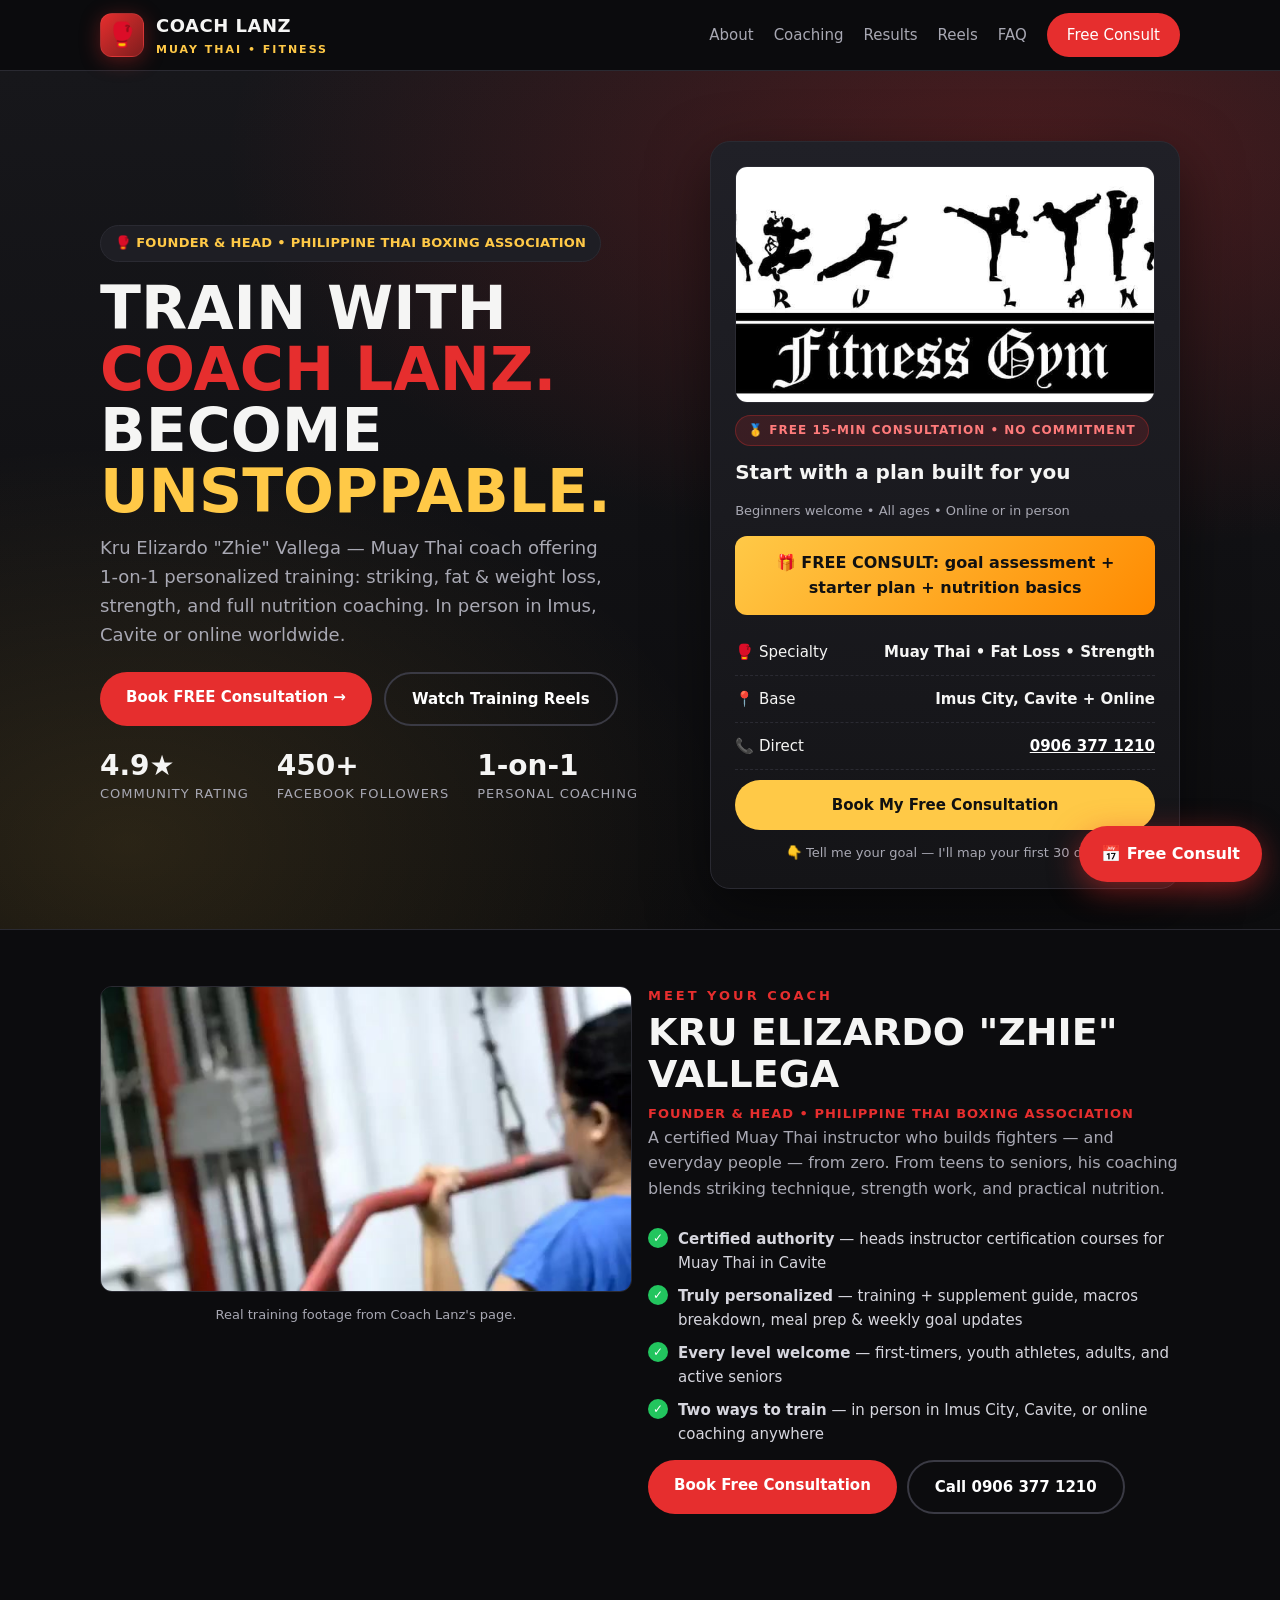
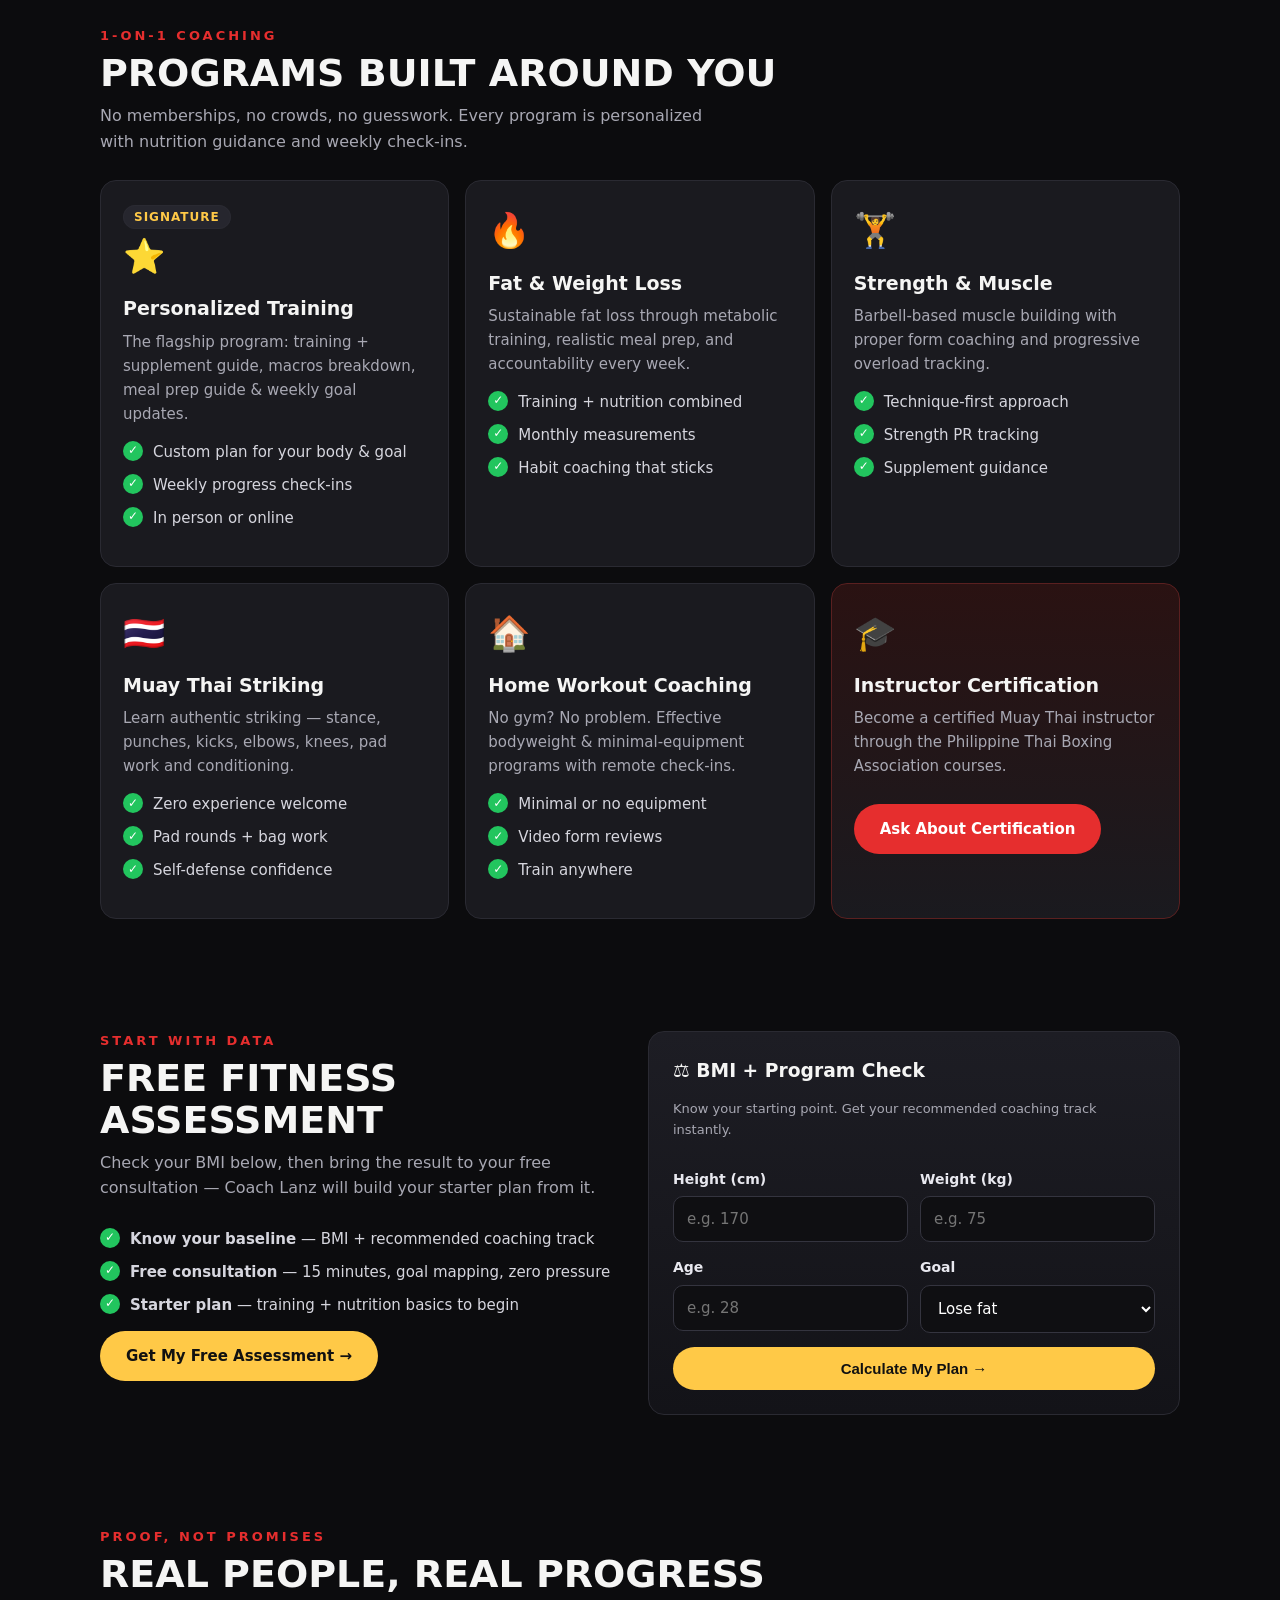
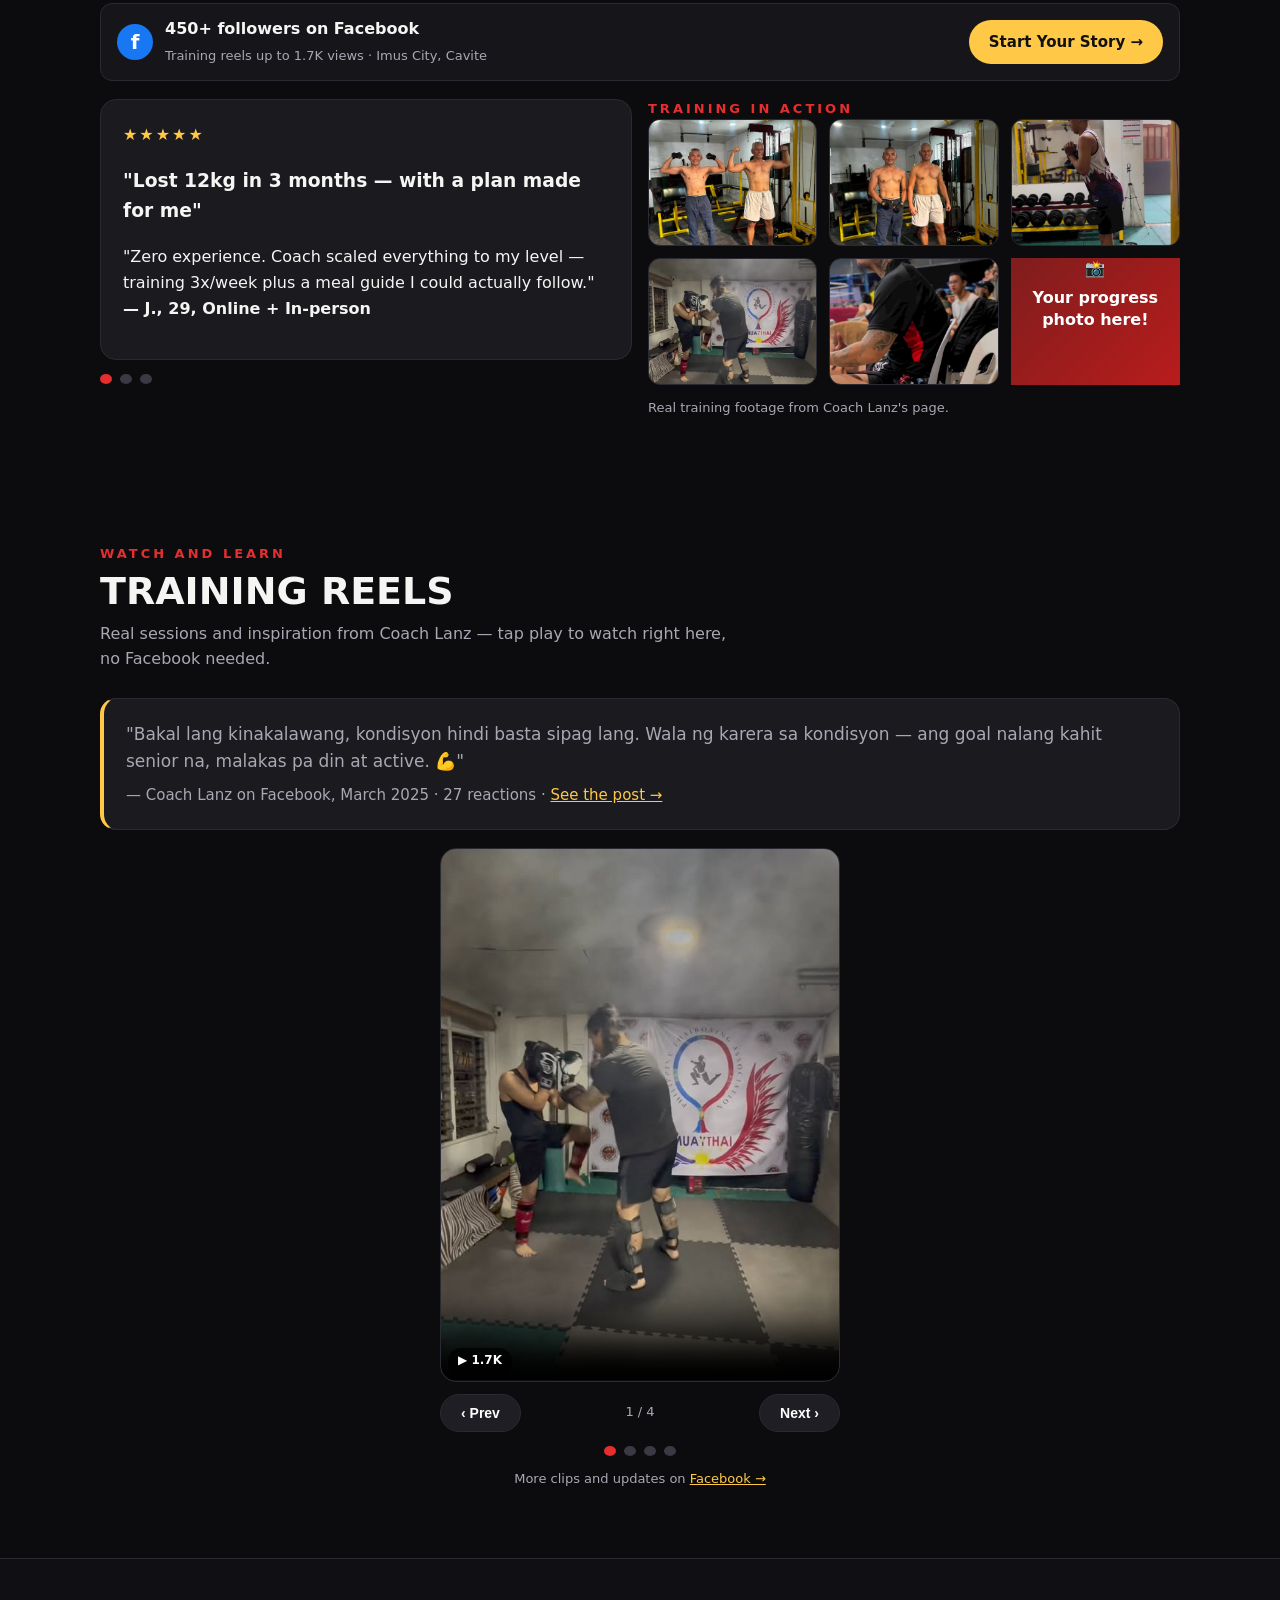
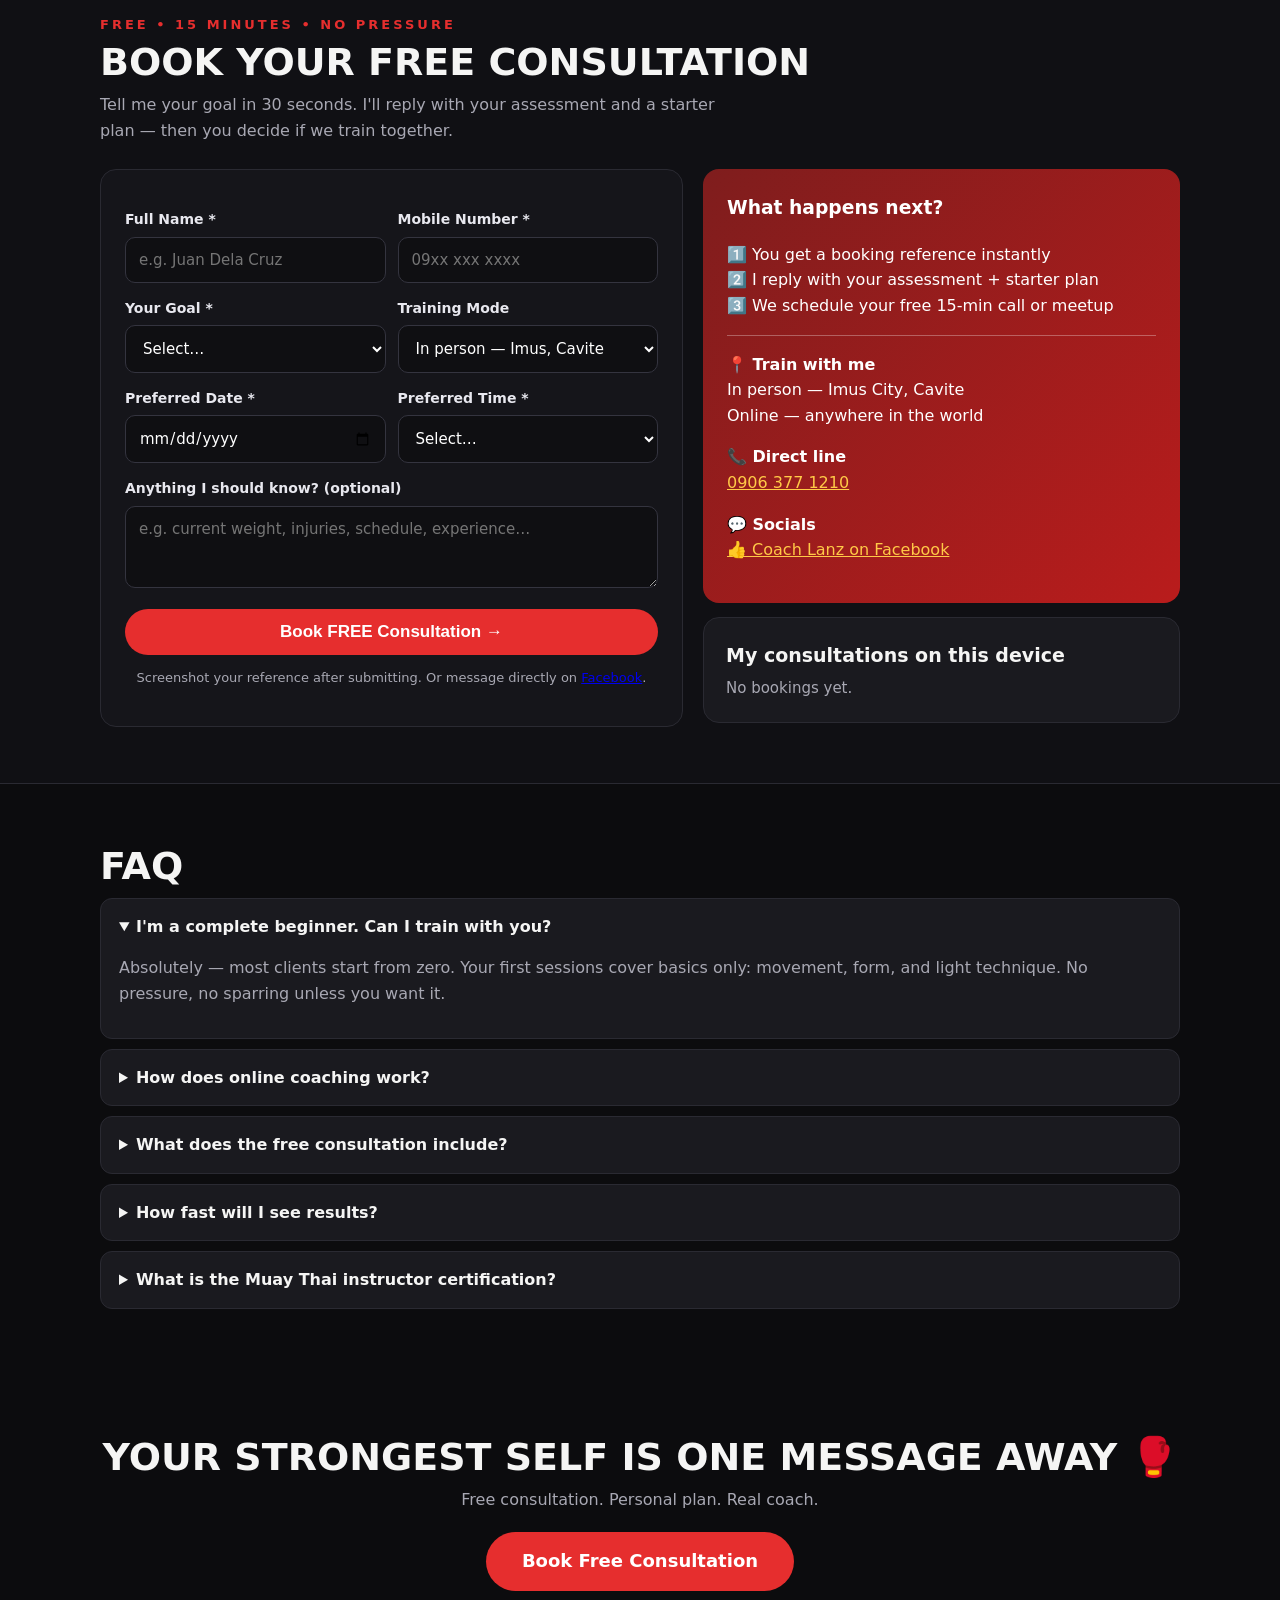
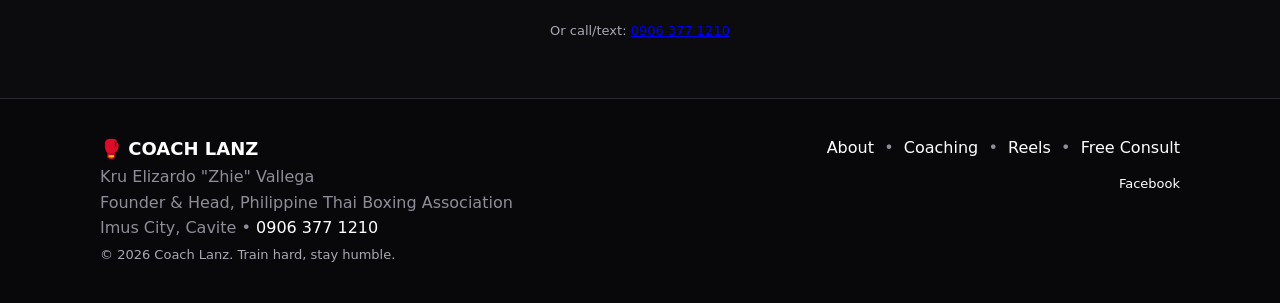
==== commit 31a5a979: "Reposition as Coach Lanz personal brand: no gym, no pricing, consultation booking" ====
--- a/index.html
+++ b/index.html
@@ -3,10 +3,10 @@
 <head>
 <meta charset="UTF-8" />
 <meta name="viewport" content="width=device-width, initial-scale=1.0" />
-<title>Kru Lanz Fitness Gym Imus, Cavite | Muay Thai • Boxing • Strength & Conditioning</title>
-<meta name="description" content="Kru Lanz Fitness Gym — Phase 8D, 11 Avenida Rizal, Imus City, Cavite. 4.9-star rated personalized training, fat & weight loss, strength, bodybuilding & boxing. First trial FREE." />
+<title>Coach Lanz | Muay Thai & Fitness Coach in Imus, Cavite</title>
+<meta name="description" content="Coach Lanz (Kru Elizardo Vallega) — Founder & Head of the Philippine Thai Boxing Association. 1-on-1 Muay Thai, fat loss, strength & online coaching in Imus, Cavite. Book a FREE consultation." />
 <script type="application/ld+json">
-{"@context":"https://schema.org","@type":"ExerciseGym","name":"Kru Lanz Fitness Gym","description":"4.9-star rated gym in Imus City, Cavite offering personalized training, fat & weight loss, strength training, bodybuilding and boxing.","address":{"@type":"PostalAddress","streetAddress":"Phase 8D, 11 Avenida Rizal","addressLocality":"Imus City","addressRegion":"Cavite","addressCountry":"PH"},"aggregateRating":{"@type":"AggregateRating","ratingValue":"4.9","reviewCount":"7"},"sameAs":["https://www.facebook.com/p/Kru-Lanz-Fitness-Gym-100076342784628/"],"priceRange":"₱₱"}
+{"@context":"https://schema.org","@type":"Person","name":"Kru Elizardo Vallega","alternateName":"Coach Lanz","jobTitle":"Muay Thai & Fitness Coach","description":"Founder & Head of the Philippine Thai Boxing Association. 1-on-1 Muay Thai, fat & weight loss, strength and online coaching.","address":{"@type":"PostalAddress","addressLocality":"Imus City","addressRegion":"Cavite","addressCountry":"PH"},"telephone":"+639063771210","sameAs":["https://www.facebook.com/p/Kru-Lanz-Fitness-Gym-100076342784628/"]}
 </script>
 <style>
 :root{
@@ -64,7 +64,6 @@
 .section-sub{color:var(--muted);margin:0 0 26px;max-width:640px}
 .grid-3{display:grid;grid-template-columns:repeat(3,1fr);gap:16px}
 .grid-2{display:grid;grid-template-columns:1fr 1fr;gap:16px}
-.grid-4{display:grid;grid-template-columns:repeat(4,1fr);gap:14px}
 .card{background:var(--card);border:1px solid var(--line);border-radius:var(--radius);padding:22px;transition:.2s}
 .card:hover{border-color:#3f3f4d;transform:translateY(-2px)}
 .card h3{margin:10px 0 6px;font-size:19px}
@@ -75,31 +74,9 @@
 ul.check{list-style:none;padding:0;margin:14px 0}
 ul.check li{padding-left:30px;position:relative;margin:9px 0;color:#d6d6de;font-size:15px}
 ul.check li::before{content:"✓";position:absolute;left:0;top:1px;color:#fff;background:var(--green);width:20px;height:20px;border-radius:50%;display:grid;place-items:center;font-size:12px;font-weight:900}
-/* COACH */
-.coach-img{width:100%;aspect-ratio:1/1;border-radius:12px;display:grid;place-items:center;font-size:72px;background:linear-gradient(135deg,#2a0a0a,#3f1a1a 50%,#1a1a22);border:1px solid var(--line)}
+/* ABOUT */
+.about-img{width:100%;border-radius:12px;border:1px solid var(--line);display:block}
 .coach-role{color:var(--red);font-weight:800;font-size:13px;letter-spacing:1px;text-transform:uppercase}
-/* SCHEDULE */
-.schedule{width:100%;border-collapse:collapse;font-size:15px;overflow:hidden;border-radius:12px}
-.schedule th{background:#202028;text-align:left;padding:12px;color:var(--gold);font-size:13px;letter-spacing:1px}
-.schedule td{padding:12px;border-top:1px solid var(--line);color:#d6d6de}
-.schedule tr:nth-child(even) td{background:#15151a}
-.pill{display:inline-block;padding:3px 10px;border-radius:999px;font-size:12px;font-weight:800}
-.pill.muay{background:rgba(230,46,46,.18);color:#ff8f8f;border:1px solid rgba(230,46,46,.4)}
-.pill.box{background:rgba(255,201,71,.15);color:var(--gold);border:1px solid rgba(255,201,71,.35)}
-.pill.str{background:rgba(34,197,94,.15);color:#7bf0a4;border:1px solid rgba(34,197,94,.35)}
-.pill.open{background:#26262e;color:#fff;border:1px solid var(--line)}
-/* PRICING */
-.pricing-featured{border:2px solid var(--red)!important;background:linear-gradient(180deg,#231416,#1a1a1f)!important;position:relative}
-.pop{position:absolute;top:-13px;left:50%;transform:translateX(-50%);background:var(--red);font-size:12px;font-weight:900;padding:4px 14px;border-radius:999px;letter-spacing:1px}
-/* BMI */
-.bmi-box{background:linear-gradient(180deg,#1d1d24,#131318);border:1px solid var(--line);border-radius:var(--radius);padding:24px}
-label{display:block;font-weight:700;font-size:14px;margin:14px 0 6px;color:#e8e8ef}
-input,select,textarea{width:100%;padding:13px;border:1px solid #34343f;border-radius:10px;font-size:15px;font-family:inherit;background:#0f0f12;color:#fff}
-input:focus,select:focus,textarea:focus{outline:2px solid var(--red);border-color:var(--red)}
-.row2{display:grid;grid-template-columns:1fr 1fr;gap:12px}
-.hint{font-size:13px;color:var(--muted)}
-.error{color:#ff8f8f;font-size:13px;margin-top:4px;display:none}
-.bmi-result{margin-top:14px;background:#0f0f12;border:1px dashed var(--gold);border-radius:12px;padding:14px;text-align:center}
 /* TESTIMONIALS */
 .testi{background:var(--card);border:1px solid var(--line);border-radius:var(--radius);padding:22px;display:none}
 .testi.active{display:block;animation:fade .4s}
@@ -114,6 +91,8 @@
 .gal img{width:100%;aspect-ratio:4/3;object-fit:cover;border-radius:12px;border:1px solid var(--line);display:block}
 .gal-cta{display:flex!important;flex-direction:column;gap:6px;background:linear-gradient(135deg,#7f1d1d,#b91c1c);color:#fff!important;text-align:center;font-weight:900;font-size:16px;text-decoration:none;line-height:1.4}
 .hero-img{width:100%;aspect-ratio:16/9;object-fit:cover;border-radius:12px;border:1px solid var(--line);margin-bottom:12px;display:block}
+.g-badge{display:flex;align-items:center;gap:12px;background:#15151a;border:1px solid var(--line);border-radius:12px;padding:12px 16px;margin-bottom:18px;flex-wrap:wrap}
+.g-badge .g-logo{width:36px;height:36px;border-radius:50%;background:#1877F2;color:#fff;display:grid;place-items:center;font-weight:900;font-size:20px}
 .gal a{position:relative;display:block}
 .views{position:absolute;left:8px;bottom:8px;background:rgba(0,0,0,.72);color:#fff;font-size:12px;font-weight:800;padding:3px 10px;border-radius:999px}
 .gal .vid{position:relative}
@@ -124,8 +103,15 @@
 .car-nav{display:flex;align-items:center;justify-content:space-between;margin-top:12px}
 .car-nav button{background:#1e1e24;color:#fff;border:1px solid var(--line);border-radius:999px;padding:10px 20px;font-weight:800;cursor:pointer;font-size:14px}
 .car-nav button:hover{border-color:var(--red)}
-.g-badge{display:flex;align-items:center;gap:12px;background:#15151a;border:1px solid var(--line);border-radius:12px;padding:12px 16px;margin-bottom:18px;flex-wrap:wrap}
-.g-badge .g-logo{width:36px;height:36px;border-radius:50%;background:#fff;color:#4285F4;display:grid;place-items:center;font-weight:900;font-size:20px}
+/* BMI */
+.bmi-box{background:linear-gradient(180deg,#1d1d24,#131318);border:1px solid var(--line);border-radius:var(--radius);padding:24px}
+label{display:block;font-weight:700;font-size:14px;margin:14px 0 6px;color:#e8e8ef}
+input,select,textarea{width:100%;padding:13px;border:1px solid #34343f;border-radius:10px;font-size:15px;font-family:inherit;background:#0f0f12;color:#fff}
+input:focus,select:focus,textarea:focus{outline:2px solid var(--red);border-color:var(--red)}
+.row2{display:grid;grid-template-columns:1fr 1fr;gap:12px}
+.hint{font-size:13px;color:var(--muted)}
+.error{color:#ff8f8f;font-size:13px;margin-top:4px;display:none}
+.bmi-result{margin-top:14px;background:#0f0f12;border:1px dashed var(--gold);border-radius:12px;padding:14px;text-align:center}
 /* FORM */
 form.booking{background:#15151a;border:1px solid var(--line);border-radius:var(--radius);padding:24px}
 .booking-wrap{display:grid;grid-template-columns:1.1fr .9fr;gap:20px}
@@ -142,16 +128,14 @@
 .modal.show{display:grid}
 .modal-card{background:#1a1a1f;border:1px solid var(--line);border-radius:18px;max-width:480px;width:100%;padding:30px;text-align:center;color:#fff}
 .ref{background:#0f0f12;border:1px dashed var(--gold);border-radius:10px;padding:12px;font-weight:900;letter-spacing:2px;margin:14px 0;color:var(--gold);font-size:20px}
-.map-frame{width:100%;height:280px;border:0;border-radius:12px;margin-top:12px;filter:grayscale(.4) contrast(1.1)}
 .reveal{opacity:0;transform:translateY(18px);transition:.6s}
 .reveal.visible{opacity:1;transform:none}
 @media(max-width:900px){
-  .hero-grid,.booking-wrap,.grid-3,.grid-2,.grid-4,.gal{grid-template-columns:1fr}
+  .hero-grid,.booking-wrap,.grid-3,.grid-2,.gal{grid-template-columns:1fr}
   .nav-links{display:none}
   .nav-links.open{display:flex;flex-direction:column;position:absolute;top:68px;right:12px;background:#1a1a1f;border:1px solid var(--line);border-radius:12px;padding:18px;box-shadow:0 10px 30px rgba(0,0,0,.5);min-width:220px}
   .menu-btn{display:block}
   .row2{grid-template-columns:1fr}
-  .schedule{font-size:13px}
 }
 </style>
 </head>
@@ -159,15 +143,14 @@
 
 <header class="nav">
   <div class="nav-inner">
-    <div class="brand"><div class="brand-mark">🥊</div><div>KRU LANZ<small>FITNESS GYM</small></div></div>
+    <div class="brand"><div class="brand-mark">🥊</div><div>COACH LANZ<small>MUAY THAI • FITNESS</small></div></div>
     <nav class="nav-links" id="navLinks">
-      <a href="#programs">Programs</a>
-      <a href="#coaches">Coaches</a>
-      <a href="#schedule">Schedule</a>
-      <a href="#pricing">Rates</a>
+      <a href="#about">About</a>
+      <a href="#coaching">Coaching</a>
       <a href="#results">Results</a>
-      <a href="#social">Visit Us</a>
-      <a href="#join" class="btn" style="color:#fff;padding:10px 20px">Join Now</a>
+      <a href="#reels">Reels</a>
+      <a href="#faq">FAQ</a>
+      <a href="#consult" class="btn" style="color:#fff;padding:10px 20px">Free Consult</a>
     </nav>
     <button class="menu-btn" aria-label="Menu" onclick="document.getElementById('navLinks').classList.toggle('open')">☰</button>
   </div>
@@ -176,79 +159,98 @@
 <div class="hero">
   <div class="container hero-grid">
     <div>
-      <span class="eyebrow">🔥 MUAY THAI • BOXING • FITNESS — EST. FIGHT FAMILY</span>
-      <h1>TRAIN LIKE A <span>FIGHTER.</span> LOOK LIKE AN <span class="gold">ATHLETE.</span></h1>
-      <p class="lead">Kru Lanz Fitness Gym — authentic Muay Thai & Boxing, fat-burn conditioning, and strength training for beginners to fighters. No ego. Just results.</p>
+      <span class="eyebrow">🥊 FOUNDER & HEAD • PHILIPPINE THAI BOXING ASSOCIATION</span>
+      <h1>TRAIN WITH <span>COACH LANZ.</span> BECOME <span class="gold">UNSTOPPABLE.</span></h1>
+      <p class="lead">Kru Elizardo "Zhie" Vallega — Muay Thai coach offering 1-on-1 personalized training: striking, fat & weight loss, strength, and full nutrition coaching. In person in Imus, Cavite or online worldwide.</p>
       <div class="hero-cta">
-        <a href="#join" class="btn">Claim FREE Trial →</a>
-        <a href="#programs" class="btn-outline btn">Explore Programs</a>
+        <a href="#consult" class="btn">Book FREE Consultation →</a>
+        <a href="#reels" class="btn-outline btn">Watch Training Reels</a>
       </div>
       <div class="hero-stats">
-        <div class="hstat"><strong>4.9★</strong><span>Google Rating</span></div>
+        <div class="hstat"><strong>4.9★</strong><span>Community Rating</span></div>
         <div class="hstat"><strong>450+</strong><span>Facebook Followers</span></div>
-        <div class="hstat"><strong>150+</strong><span>Gym Check-ins</span></div>
+        <div class="hstat"><strong>1-on-1</strong><span>Personal Coaching</span></div>
       </div>
     </div>
     <div class="hero-card">
-      <img class="hero-img" src="photos/fb-cover.jpg" alt="Kru Lanz Fitness Gym — Imus City, Cavite" fetchpriority="high" />
-      <span class="badge">🥇 FIRST SESSION FREE • NO COMMITMENT</span>
-      <h3 style="margin-top:10px">Start today — no experience needed</h3>
-      <p class="hint">Beginners welcome • Hand wraps loaned • All fitness levels</p>
-      <div class="free-trial">🎁 FREE TRIAL: 1x Muay Thai / Boxing + Fitness Assessment</div>
-      <div class="info-row"><span>⭐ Google rating</span><strong>4.9/5 · 7 reviews</strong></div>
-      <div class="info-row"><span>📍 Location</span><strong style="text-align:right">Phase 8D, 11 Avenida Rizal, Imus City, Cavite</strong></div>
-      <div class="info-row"><span>🕒 Gym Hours</span><strong>Mon–Sat 6AM–9PM • Sun 7AM–12NN</strong></div>
-      <div class="info-row"><span>💬 Book via</span><strong>Messenger / Walk-in / Form ↓</strong></div>
-      <a href="#join" class="btn btn-gold" style="width:100%;text-align:center;margin-top:10px">Book My Free Trial</a>
-      <p class="hint" style="text-align:center;margin-bottom:0">👇 27 slots left this month — beginners prioritized</p>
+      <img class="hero-img" src="photos/fb-cover.jpg" alt="Coach Lanz — Muay Thai and fitness coaching" fetchpriority="high" />
+      <span class="badge">🥇 FREE 15-MIN CONSULTATION • NO COMMITMENT</span>
+      <h3 style="margin-top:10px">Start with a plan built for you</h3>
+      <p class="hint">Beginners welcome • All ages • Online or in person</p>
+      <div class="free-trial">🎁 FREE CONSULT: goal assessment + starter plan + nutrition basics</div>
+      <div class="info-row"><span>🥊 Specialty</span><strong style="text-align:right">Muay Thai • Fat Loss • Strength</strong></div>
+      <div class="info-row"><span>📍 Base</span><strong>Imus City, Cavite + Online</strong></div>
+      <div class="info-row"><span>📞 Direct</span><strong><a href="tel:+639063771210" style="color:#fff">0906 377 1210</a></strong></div>
+      <a href="#consult" class="btn btn-gold" style="width:100%;text-align:center;margin-top:10px">Book My Free Consultation</a>
+      <p class="hint" style="text-align:center;margin-bottom:0">👇 Tell me your goal — I'll map your first 30 days</p>
     </div>
   </div>
 </div>
 
 <main class="container">
 
-<section id="programs">
-  <div class="kicker">Fight • Burn • Build</div>
-  <h2 class="section-title">Programs for every goal</h2>
-  <p class="section-sub">Lose fat, learn to fight, or build muscle — pick your battlefield. All programs include warm-up, coaching, and cool-down.</p>
-  <div class="grid-3">
-    <div class="card reveal"><span class="tag">MOST POPULAR</span><div class="icon">🇹🇭</div><h3>Muay Thai</h3><p>Elbows, knees, kicks & clinch. Authentic Thai-style pad work, bag rounds, footwork and conditioning. Beginner → Fighter track.</p><ul class="check"><li>Hand wraps & gloves guidance</li><li>Pad + bag + clinch rounds</li><li>Fight night sparring (optional)</li></ul></div>
-    <div class="card reveal"><div class="icon">🥊</div><h3>Boxing Fundamentals</h3><p>Jab-cross-hook-uppercut, head movement, combos and counter-punching. Best for fat loss, confidence & self-defense.</p><ul class="check"><li>Stance, guard & footwork</li><li>Mitt work + heavy bags</li><li>Conditioning finishers</li></ul></div>
-    <div class="card reveal"><div class="icon">🔥</div><h3>Fat & Weight Loss</h3><p>The gym's fat and weight loss program: metabolic circuits, battle ropes, kettlebells and bodyweight training. Burn 400–600 kcal per session.</p><ul class="check"><li>Beginner-friendly scaling</li><li>Monthly weigh-ins + meal tips</li><li>Perfect with Muay Thai</li></ul></div>
-    <div class="card reveal"><div class="icon">🏋️</div><h3>Strength & Muscle</h3><p>Barbell, dumbbell & machine program for muscle gain and power. Personalized progression + form coaching.</p><ul class="check"><li>Push / Pull / Legs split</li><li>PR tracking board</li><li>Gym floor coach on duty</li></ul></div>
-    <div class="card reveal"><div class="icon">👊</div><h3>Kids / Teens Muay Thai</h3><p>Discipline, respect, anti-bullying confidence. Ages 7–15. Safe, fun, no hard sparring for beginners.</p><ul class="check"><li>Sat & Sun morning batches</li><li>Belt / level promotions</li><li>Anti-bully self-defense</li></ul></div>
-    <div class="card reveal" style="background:linear-gradient(180deg,#2a1212,#1a1a1f);border-color:#5a2020"><div class="icon">⭐</div><h3>Personalized Training</h3><p>The gym's signature program: fat & weight loss, strength, bodybuilding or home workout — with supplement guide, macros breakdown, meal prep guide & weekly goal updates.</p><br/><a href="#join" class="btn">Book Personal Training</a></div>
-  </div>
-</section>
-
-<section id="why">
+<section id="about">
   <div class="grid-2">
     <div>
-      <div class="kicker">Why Kru Lanz?</div>
-      <h2 class="section-title">Not just a gym. A fight family.</h2>
-      <p class="section-sub">Most gyms give you equipment. We give you coaching, accountability, and teammates who push you.</p>
+      <img class="about-img" src="photos/fb-reel5.jpg" alt="Coach Lanz training session" loading="lazy" />
+      <p class="hint" style="text-align:center">Real training footage from Coach Lanz's page.</p>
+    </div>
+    <div>
+      <div class="kicker">Meet your coach</div>
+      <h2 class="section-title">Kru Elizardo "Zhie" Vallega</h2>
+      <div class="coach-role">Founder & Head • Philippine Thai Boxing Association</div>
+      <p class="section-sub">A certified Muay Thai instructor who builds fighters — and everyday people — from zero. From teens to seniors, his coaching blends striking technique, strength work, and practical nutrition.</p>
       <ul class="check">
-        <li><strong>Real Kru, real experience</strong> — coached striking, not cardio-kickboxing aerobics</li>
-        <li><strong>Beginner-proof system</strong> — first 2 weeks: basics, no sparring, no pressure</li>
-        <li><strong>Results tracked</strong> — weight, photos, pads progress every 30 days</li>
-        <li><strong>Affordable for everyone</strong> — student, monthly & barkada rates</li>
-        <li><strong>Safe & clean</strong> — sanitized gloves, mats, shower & locker area</li>
+        <li><strong>Certified authority</strong> — heads instructor certification courses for Muay Thai in Cavite</li>
+        <li><strong>Truly personalized</strong> — training + supplement guide, macros breakdown, meal prep & weekly goal updates</li>
+        <li><strong>Every level welcome</strong> — first-timers, youth athletes, adults, and active seniors</li>
+        <li><strong>Two ways to train</strong> — in person in Imus City, Cavite, or online coaching anywhere</li>
       </ul>
       <div style="display:flex;gap:10px;flex-wrap:wrap;margin-top:10px">
-        <a href="#pricing" class="btn btn-outline">See Rates</a>
-        <a href="#schedule" class="btn btn-outline">Class Schedule</a>
-      </div>
+        <a href="#consult" class="btn">Book Free Consultation</a>
+        <a href="tel:+639063771210" class="btn btn-outline">Call 0906 377 1210</a>
+      </div>
+    </div>
+  </div>
+</section>
+
+<section id="coaching">
+  <div class="kicker">1-on-1 coaching</div>
+  <h2 class="section-title">Programs built around you</h2>
+  <p class="section-sub">No memberships, no crowds, no guesswork. Every program is personalized with nutrition guidance and weekly check-ins.</p>
+  <div class="grid-3">
+    <div class="card reveal"><span class="tag">SIGNATURE</span><div class="icon">⭐</div><h3>Personalized Training</h3><p>The flagship program: training + supplement guide, macros breakdown, meal prep guide & weekly goal updates.</p><ul class="check"><li>Custom plan for your body & goal</li><li>Weekly progress check-ins</li><li>In person or online</li></ul></div>
+    <div class="card reveal"><div class="icon">🔥</div><h3>Fat & Weight Loss</h3><p>Sustainable fat loss through metabolic training, realistic meal prep, and accountability every week.</p><ul class="check"><li>Training + nutrition combined</li><li>Monthly measurements</li><li>Habit coaching that sticks</li></ul></div>
+    <div class="card reveal"><div class="icon">🏋️</div><h3>Strength & Muscle</h3><p>Barbell-based muscle building with proper form coaching and progressive overload tracking.</p><ul class="check"><li>Technique-first approach</li><li>Strength PR tracking</li><li>Supplement guidance</li></ul></div>
+    <div class="card reveal"><div class="icon">🇹🇭</div><h3>Muay Thai Striking</h3><p>Learn authentic striking — stance, punches, kicks, elbows, knees, pad work and conditioning.</p><ul class="check"><li>Zero experience welcome</li><li>Pad rounds + bag work</li><li>Self-defense confidence</li></ul></div>
+    <div class="card reveal"><div class="icon">🏠</div><h3>Home Workout Coaching</h3><p>No gym? No problem. Effective bodyweight & minimal-equipment programs with remote check-ins.</p><ul class="check"><li>Minimal or no equipment</li><li>Video form reviews</li><li>Train anywhere</li></ul></div>
+    <div class="card reveal" style="background:linear-gradient(180deg,#2a1212,#1a1a1f);border-color:#5a2020"><div class="icon">🎓</div><h3>Instructor Certification</h3><p>Become a certified Muay Thai instructor through the Philippine Thai Boxing Association courses.</p><br/><a href="#consult" class="btn">Ask About Certification</a></div>
+  </div>
+</section>
+
+<section id="assess">
+  <div class="grid-2">
+    <div>
+      <div class="kicker">Start with data</div>
+      <h2 class="section-title">Free fitness assessment</h2>
+      <p class="section-sub">Check your BMI below, then bring the result to your free consultation — Coach Lanz will build your starter plan from it.</p>
+      <ul class="check">
+        <li><strong>Know your baseline</strong> — BMI + recommended coaching track</li>
+        <li><strong>Free consultation</strong> — 15 minutes, goal mapping, zero pressure</li>
+        <li><strong>Starter plan</strong> — training + nutrition basics to begin</li>
+      </ul>
+      <a href="#consult" class="btn btn-gold">Get My Free Assessment →</a>
     </div>
     <div class="bmi-box">
-      <h3 style="margin:0">⚖️ Free BMI + Calorie Check</h3>
-      <p class="hint">Know your starting point. Get your recommended program instantly.</p>
+      <h3 style="margin:0">⚖️ BMI + Program Check</h3>
+      <p class="hint">Know your starting point. Get your recommended coaching track instantly.</p>
       <div class="row2">
         <div><label for="height">Height (cm)</label><input id="height" type="number" placeholder="e.g. 170" /></div>
         <div><label for="weight">Weight (kg)</label><input id="weight" type="number" placeholder="e.g. 75" /></div>
       </div>
       <div class="row2">
         <div><label for="age">Age</label><input id="age" type="number" placeholder="e.g. 28" /></div>
-        <div><label for="goal">Goal</label><select id="goal"><option>Lose fat</option><option>Build muscle</option><option>Learn Muay Thai / Boxing</option><option>Fight prep</option></select></div>
+        <div><label for="goal">Goal</label><select id="goal"><option>Lose fat</option><option>Build muscle</option><option>Learn Muay Thai</option><option>Get certified</option></select></div>
       </div>
       <button class="btn btn-gold" style="width:100%;margin-top:14px" onclick="calcBMI()">Calculate My Plan →</button>
       <div class="bmi-result" id="bmiResult" style="display:none"></div>
@@ -256,60 +258,15 @@
   </div>
 </section>
 
-<section id="coaches">
-  <div class="kicker">Meet the team</div>
-  <h2 class="section-title">Coached by fighters</h2>
-  <p class="section-sub">Hands-on correction every session — not just counting reps.</p>
-  <div class="grid-3">
-    <div class="card reveal"><div class="coach-img">🥇</div><div class="coach-role" style="margin-top:12px">Founder / Head Kru</div><h3>Kru Lanz</h3><p>Muay Thai & Boxing coach. Strength & conditioning specialist. Known for turning zero-experience beginners into confident strikers in 90 days.</p></div>
-    <div class="card reveal"><div class="coach-img">🥊</div><div class="coach-role" style="margin-top:12px">Boxing / Conditioning</div><h3>Coach Assistant</h3><p>Boxing fundamentals, fat-burn HIIT, and beginner onboarding. Patient with first-timers, brutal with laziness (in a good way).</p></div>
-    <div class="card reveal"><div class="coach-img">💪</div><div class="coach-role" style="margin-top:12px">Strength / Weight Mgmt</div><h3>Coach Strength</h3><p>Muscle-building splits, weight-loss nutrition guidance, mobility & injury-prevention warm-ups.</p></div>
-  </div>
-  <p class="hint">Are you a coach? — owner: edit names/photos here in the HTML file.</p>
-</section>
-
-<section id="schedule">
-  <div class="kicker">Weekly grind</div>
-  <h2 class="section-title">Class schedule</h2>
-  <p class="section-sub">Open gym all day. Group classes as below. Arrive 15 mins early for wraps & warm-up.</p>
-  <div class="card" style="padding:12px;overflow-x:auto">
-  <table class="schedule">
-    <tr><th>Time</th><th>Mon</th><th>Tue</th><th>Wed</th><th>Thu</th><th>Fri</th><th>Sat</th></tr>
-    <tr><td><strong>6–8 AM</strong></td><td><span class="pill open">Open Gym</span></td><td><span class="pill str">HIIT 🔥</span></td><td><span class="pill open">Open Gym</span></td><td><span class="pill str">HIIT 🔥</span></td><td><span class="pill open">Open Gym</span></td><td><span class="pill muay">Muay Thai 🇹🇭</span></td></tr>
-    <tr><td><strong>9–11 AM</strong></td><td><span class="pill muay">Muay Thai 🇹🇭</span></td><td><span class="pill box">Boxing 🥊</span></td><td><span class="pill muay">Muay Thai 🇹🇭</span></td><td><span class="pill box">Boxing 🥊</span></td><td><span class="pill muay">Muay Thai 🇹🇭</span></td><td><span class="pill str">Fat Burn 🔥</span></td></tr>
-    <tr><td><strong>4–6 PM</strong></td><td><span class="pill box">Boxing 🥊</span></td><td><span class="pill muay">Muay Thai 🇹🇭</span></td><td><span class="pill box">Boxing 🥊</span></td><td><span class="pill muay">Muay Thai 🇹🇭</span></td><td><span class="pill str">Sparring*</span></td><td><span class="pill open">Open Mat</span></td></tr>
-    <tr><td><strong>6–8 PM</strong></td><td><span class="pill muay">Muay Thai 🇹🇭</span></td><td><span class="pill str">Strength 🏋️</span></td><td><span class="pill muay">Muay Thai 🇹🇭</span></td><td><span class="pill str">Strength 🏋️</span></td><td><span class="pill box">Boxing 🥊</span></td><td><span class="pill open">Open Gym</span></td></tr>
-  </table>
-  </div>
-  <p class="hint">* Sparring = gear required + coach approval only. Kids class: Sat–Sun 8–9AM.</p>
-</section>
-
-<section id="pricing">
-  <div class="kicker">No hidden fees</div>
-  <h2 class="section-title">Simple, barkada-friendly rates</h2>
-  <p class="section-sub">All plans include open gym + group classes. Edit prices to match your actual rates.</p>
-  <div class="grid-3">
-    <div class="card reveal"><span class="tag">WALK-IN</span><h3>Per Session</h3><div class="price">₱150<span style="font-size:14px;color:var(--muted)"> /session</span></div><p>Open gym or 1 group class. Wrap rental +₱20.</p><ul class="check"><li>Any group class</li><li>Locker + shower</li><li>No membership needed</li></ul><a href="#join" class="btn btn-outline" style="width:100%;text-align:center;margin-top:10px">Try Once</a></div>
-    <div class="card reveal pricing-featured"><div class="pop">BEST VALUE 🔥</div><span class="tag">UNLIMITED</span><h3>Monthly</h3><div class="price">₱1,500<span style="font-size:14px;color:var(--muted)"> /month</span></div><p>Unlimited group classes + open gym. Most members pick this.</p><ul class="check"><li>Unlimited Muay Thai + Boxing + HIIT</li><li>Monthly assessment + meal guide</li><li>Free dry-fit shirt (1st month)</li></ul><a href="#join" class="btn" style="width:100%;text-align:center;margin-top:10px">Join Monthly →</a></div>
-    <div class="card reveal"><span class="tag">1-ON-1</span><h3>Personal Training</h3><div class="price">₱400<span style="font-size:14px;color:var(--muted)"> /session</span></div><p>10 sessions ₱3,500. Fastest fat-loss or fight-prep results.</p><ul class="check"><li>Custom program + nutrition</li><li>Flexible schedule</li><li>Technique video review</li></ul><a href="#join" class="btn btn-outline" style="width:100%;text-align:center;margin-top:10px">Book PT</a></div>
-  </div>
-  <div class="grid-4" style="margin-top:14px">
-    <div class="card"><strong>🎓 Student</strong><p>₱1,200/mo with valid ID</p></div>
-    <div class="card"><strong>👯 Barkada (3+)</strong><p>₱1,200/mo each</p></div>
-    <div class="card"><strong>📆 Quarterly</strong><p>₱4,000 (save ₱500)</p></div>
-    <div class="card"><strong>🧒 Kids</strong><p>₱1,000/mo • Sat-Sun</p></div>
-  </div>
-</section>
-
 <section id="results">
   <div class="kicker">Proof, not promises</div>
-  <h2 class="section-title">Real member wins</h2>
-  <div class="g-badge"><div class="g-logo">G</div><div><strong>4.9 out of 5 on Google</strong><br/><span class="hint">7 verified reviews · 450+ Facebook followers · Imus City, Cavite</span></div><a href="#join" class="btn btn-gold" style="margin-left:auto;padding:10px 20px">Train With Us →</a></div>
+  <h2 class="section-title">Real people, real progress</h2>
+  <div class="g-badge"><div class="g-logo">f</div><div><strong>450+ followers on Facebook</strong><br/><span class="hint">Training reels up to 1.7K views · Imus City, Cavite</span></div><a href="#consult" class="btn btn-gold" style="margin-left:auto;padding:10px 20px">Start Your Story →</a></div>
   <div class="grid-2">
     <div>
-      <div class="testi active" id="t0"><div class="stars">★★★★★</div><h3>"Lost 12kg in 3 months — and learned to fight!"</h3><p>"Zero experience. Coaches scaled everything. Muay Thai 3x/week + meal guide. Best decision ever."<br/><strong>— J., 29, Member since 2024</strong></p></div>
-      <div class="testi" id="t1"><div class="stars">★★★★★</div><h3>"From shy to confident in the ring"</h3><p>"Kru Lanz corrects every detail — footwork, guard, hips. Sparring is safe and controlled. Family vibes."<br/><strong>— M., 22, Amateur Fighter</strong></p></div>
-      <div class="testi" id="t2"><div class="stars">★★★★★</div><h3>"Gym + stress reliever in one"</h3><p>"After work boxing is my therapy. Bags, ropes, good music, good people. No intimidation for beginners."<br/><strong>— R., 35, Boxing Batch</strong></p></div>
+      <div class="testi active" id="t0"><div class="stars">★★★★★</div><h3>"Lost 12kg in 3 months — with a plan made for me"</h3><p>"Zero experience. Coach scaled everything to my level — training 3x/week plus a meal guide I could actually follow."<br/><strong>— J., 29, Online + In-person</strong></p></div>
+      <div class="testi" id="t1"><div class="stars">★★★★★</div><h3>"From shy to confident in 90 days"</h3><p>"Every detail corrected — footwork, guard, hips. Weekly check-ins kept me honest. Best coaching I've had."<br/><strong>— M., 22, Muay Thai Student</strong></p></div>
+      <div class="testi" id="t2"><div class="stars">★★★★★</div><h3>"Training that fits my life"</h3><p>"Home workout program with video reviews. No gym needed, no intimidation — just steady progress."<br/><strong>— R., 35, Home Coaching</strong></p></div>
       <div class="dots">
         <button class="dot active" onclick="showTesti(0)" aria-label="Review 1"></button>
         <button class="dot" onclick="showTesti(1)" aria-label="Review 2"></button>
@@ -317,87 +274,78 @@
       </div>
     </div>
     <div>
-      <div class="kicker">Inside the gym</div>
+      <div class="kicker">Training in action</div>
       <div class="gal">
-        <img src="photos/fb-post1.jpg" alt="Training at Kru Lanz Fitness Gym" loading="lazy" />
-        <img src="photos/fb-post2.jpg" alt="Training at Kru Lanz Fitness Gym" loading="lazy" />
-        <img src="photos/fb-reel1.jpg" alt="Workout at Kru Lanz Fitness Gym" loading="lazy" />
-        <img src="photos/fb-reel2.jpg" alt="Training at Kru Lanz Fitness Gym" loading="lazy" />
-        <img src="photos/fb-reel3.jpg" alt="Kru Lanz Fitness Gym training" loading="lazy" />
-        <a class="gal-cta" href="#join">📸<span>Your photo<br/>here — join now!</span></a>
-      </div>
-      <p class="hint">Real photos from the gym's official Facebook page.</p>
+        <img src="photos/fb-post1.jpg" alt="Coach Lanz training session" loading="lazy" />
+        <img src="photos/fb-post2.jpg" alt="Coach Lanz training session" loading="lazy" />
+        <img src="photos/fb-reel1.jpg" alt="Coach Lanz workout" loading="lazy" />
+        <img src="photos/fb-reel2.jpg" alt="Coach Lanz training" loading="lazy" />
+        <img src="photos/fb-reel3.jpg" alt="Coach Lanz coaching" loading="lazy" />
+        <a class="gal-cta" href="#consult">📸<span>Your progress<br/>photo here!</span></a>
+      </div>
+      <p class="hint">Real training footage from Coach Lanz's page.</p>
     </div>
   </div>
 </section>
 
 </main>
 
-<section id="social">
+<section id="reels">
   <div class="container">
-    <div class="kicker">Fresh from the gym</div>
-    <h2 class="section-title">Follow the fight camp</h2>
-    <p class="section-sub">Training reels, updates and promos — straight from the gym's official Facebook page. Tap play to watch right here, no Facebook needed.</p>
-    <div class="card" style="margin-bottom:18px;border-left:4px solid var(--gold)"><p style="margin:0;font-size:17px">"Bakal lang kinakalawang, kondisyon hindi basta sipag lang. Wala ng karera sa kondisyon — ang goal nalang kahit senior na, malakas pa din at active. 💪"</p><p class="hint" style="margin:8px 0 0">— Kru Lanz Fitness Gym on Facebook, March 2025 · 27 reactions · <a href="https://www.facebook.com/p/Kru-Lanz-Fitness-Gym-100076342784628/" target="_blank" rel="noopener" style="color:var(--gold)">See the post →</a></p></div>
-    <div class="grid-2">
-      <div>
-        <div class="carousel">
-          <div class="stage"><video id="reelPlayer" controls playsinline preload="none" poster="photos/fb-reel2.jpg"><source id="reelSrc" src="videos/gym-reel-1.mp4" type="video/mp4" /></video><span class="views" id="reelViews">▶ 1.7K</span></div>
-          <div class="car-nav"><button onclick="reelGo(-1)" aria-label="Previous video">‹ Prev</button><span class="hint" id="reelCount">1 / 4</span><button onclick="reelGo(1)" aria-label="Next video">Next ›</button></div>
-          <div class="dots" id="reelDots" style="justify-content:center">
-            <button class="dot active" onclick="reelShow(0)" aria-label="Video 1"></button>
-            <button class="dot" onclick="reelShow(1)" aria-label="Video 2"></button>
-            <button class="dot" onclick="reelShow(2)" aria-label="Video 3"></button>
-            <button class="dot" onclick="reelShow(3)" aria-label="Video 4"></button>
-          </div>
-        </div>
-        <p class="hint" style="text-align:center">Real training reels — tap play, browse with the arrows. Full collection on <a href="https://www.facebook.com/profile.php?id=100076342784628&sk=reels_tab" target="_blank" rel="noopener" style="color:var(--gold)">Facebook →</a></p>
-      </div>
-      <div>
-        <div class="card"><h3 style="margin-top:0">📍 Visit us in Imus</h3><p>Phase 8D, 11 Avenida Rizal,<br/>Imus City, Cavite, Philippines</p><p><a class="btn" target="_blank" rel="noopener" href="https://www.google.com/maps/dir/?api=1&destination=Kru+Lanz+Fitness+Gym,+11+Avenida+Rizal,+Imus+City,+Cavite">Get Directions →</a></p><p><a class="btn btn-outline" target="_blank" rel="noopener" href="https://www.facebook.com/p/Kru-Lanz-Fitness-Gym-100076342784628/">Message on Facebook</a></p></div>
-        <div class="card" style="margin-top:14px"><h3 style="margin-top:0">🎬 More training reels</h3><p>Full reels collection with workout clips and gym promos.</p><a class="btn btn-outline" target="_blank" rel="noopener" href="https://www.facebook.com/profile.php?id=100076342784628&sk=reels_tab">Watch Reels on Facebook →</a></div>
-        <div class="card" style="margin-top:14px"><h3 style="margin-top:0">⭐ Trained with us? Leave a review</h3><p>Your Google review helps other Imus fighters find the gym.</p><a class="btn btn-gold" target="_blank" rel="noopener" href="https://www.google.com/maps/search/?api=1&query=Kru+Lanz+Fitness+Gym+Imus+Cavite">Review on Google →</a></div>
-      </div>
-    </div>
-  </div>
-</section>
-
-<section id="join" style="background:#101014;border-top:1px solid var(--line);border-bottom:1px solid var(--line)">
+    <div class="kicker">Watch and learn</div>
+    <h2 class="section-title">Training reels</h2>
+    <p class="section-sub">Real sessions and inspiration from Coach Lanz — tap play to watch right here, no Facebook needed.</p>
+    <div class="card" style="margin-bottom:18px;border-left:4px solid var(--gold)"><p style="margin:0;font-size:17px">"Bakal lang kinakalawang, kondisyon hindi basta sipag lang. Wala ng karera sa kondisyon — ang goal nalang kahit senior na, malakas pa din at active. 💪"</p><p class="hint" style="margin:8px 0 0">— Coach Lanz on Facebook, March 2025 · 27 reactions · <a href="https://www.facebook.com/p/Kru-Lanz-Fitness-Gym-100076342784628/" target="_blank" rel="noopener" style="color:var(--gold)">See the post →</a></p></div>
+    <div class="carousel">
+      <div class="stage"><video id="reelPlayer" controls playsinline preload="none" poster="photos/fb-reel2.jpg"><source id="reelSrc" src="videos/gym-reel-1.mp4" type="video/mp4" /></video><span class="views" id="reelViews">▶ 1.7K</span></div>
+      <div class="car-nav"><button onclick="reelGo(-1)" aria-label="Previous video">‹ Prev</button><span class="hint" id="reelCount">1 / 4</span><button onclick="reelGo(1)" aria-label="Next video">Next ›</button></div>
+      <div class="dots" id="reelDots" style="justify-content:center">
+        <button class="dot active" onclick="reelShow(0)" aria-label="Video 1"></button>
+        <button class="dot" onclick="reelShow(1)" aria-label="Video 2"></button>
+        <button class="dot" onclick="reelShow(2)" aria-label="Video 3"></button>
+        <button class="dot" onclick="reelShow(3)" aria-label="Video 4"></button>
+      </div>
+    </div>
+    <p class="hint" style="text-align:center">More clips and updates on <a href="https://www.facebook.com/p/Kru-Lanz-Fitness-Gym-100076342784628/" target="_blank" rel="noopener" style="color:var(--gold)">Facebook →</a></p>
+  </div>
+</section>
+
+<section id="consult" style="background:#101014;border-top:1px solid var(--line);border-bottom:1px solid var(--line)">
   <div class="container">
-    <div class="kicker">Free trial • No pressure</div>
-    <h2 class="section-title">Claim your FREE trial session</h2>
-    <p class="section-sub">Fill up in 30 seconds. We'll message you to confirm your slot. No payment, no commitment.</p>
+    <div class="kicker">Free • 15 minutes • No pressure</div>
+    <h2 class="section-title">Book your free consultation</h2>
+    <p class="section-sub">Tell me your goal in 30 seconds. I'll reply with your assessment and a starter plan — then you decide if we train together.</p>
     <div class="booking-wrap">
-      <form class="booking" id="joinForm" novalidate>
+      <form class="booking" id="consultForm" novalidate>
         <div class="row2">
           <div><label for="name">Full Name *</label><input id="name" placeholder="e.g. Juan Dela Cruz" required /><div class="error" id="e-name">Please enter your name.</div></div>
-          <div><label for="phone">Mobile / Messenger No. *</label><input id="phone" placeholder="09xx xxx xxxx" required /><div class="error" id="e-phone">Enter valid 11-digit PH number (09...).</div></div>
+          <div><label for="phone">Mobile Number *</label><input id="phone" placeholder="09xx xxx xxxx" required /><div class="error" id="e-phone">Enter valid 11-digit PH number (09...).</div></div>
         </div>
         <div class="row2">
-          <div><label for="program">Trial Program *</label>
-            <select id="program" required><option value="">Select…</option><option>Muay Thai (Beginner)</option><option>Boxing (Beginner)</option><option>Fat Burn / HIIT</option><option>Strength / Open Gym</option><option>Kids Muay Thai</option><option>1-on-1 Personal Training</option></select>
-            <div class="error" id="e-program">Please choose a program.</div>
+          <div><label for="goal2">Your Goal *</label>
+            <select id="goal2" required><option value="">Select…</option><option>Lose fat / weight loss</option><option>Build muscle / strength</option><option>Learn Muay Thai striking</option><option>Muay Thai instructor certification</option><option>Home workout program</option><option>Nutrition coaching only</option></select>
+            <div class="error" id="e-goal2">Please choose a goal.</div>
           </div>
-          <div><label for="level">Experience</label><select id="level"><option>Zero experience</option><option>Some experience</option><option>Experienced / Fighter</option></select></div>
+          <div><label for="mode">Training Mode</label><select id="mode"><option>In person — Imus, Cavite</option><option>Online coaching</option><option>Not sure yet</option></select></div>
         </div>
         <div class="row2">
           <div><label for="date">Preferred Date *</label><input type="date" id="date" required /><div class="error" id="e-date">Choose a future date.</div></div>
-          <div><label for="time">Preferred Time *</label><select id="time" required><option value="">Select…</option><option>6:00 AM</option><option>9:00 AM</option><option>4:00 PM</option><option>6:00 PM</option><option>7:00 PM</option></select><div class="error" id="e-time">Please choose a time.</div></div>
+          <div><label for="time">Preferred Time *</label><select id="time" required><option value="">Select…</option><option>Morning (6–11 AM)</option><option>Afternoon (1–5 PM)</option><option>Evening (5–9 PM)</option></select><div class="error" id="e-time">Please choose a time.</div></div>
         </div>
-        <label for="notes">Goal (optional)</label><textarea id="notes" rows="3" placeholder="e.g. lose 10kg, learn self-defense, build muscle…"></textarea>
-        <button type="submit" class="btn" style="width:100%;margin-top:14px;font-size:17px">Claim FREE Trial →</button>
-        <p class="hint" style="text-align:center">Screenshot your reference after submitting. Bring workout clothes + towel.</p>
+        <label for="notes">Anything I should know? (optional)</label><textarea id="notes" rows="3" placeholder="e.g. current weight, injuries, schedule, experience…"></textarea>
+        <button type="submit" class="btn" style="width:100%;margin-top:14px;font-size:17px">Book FREE Consultation →</button>
+        <p class="hint" style="text-align:center">Screenshot your reference after submitting. Or message directly on <a href="https://www.facebook.com/p/Kru-Lanz-Fitness-Gym-100076342784628/" target="_blank" rel="noopener">Facebook</a>.</p>
       </form>
       <div>
         <div class="side-box">
           <h3>What happens next?</h3>
-          <p>1️⃣ You get a trial reference instantly<br/>2️⃣ We message you to lock your slot<br/>3️⃣ Arrive 15 mins early — wraps loaned FREE</p>
+          <p>1️⃣ You get a booking reference instantly<br/>2️⃣ I reply with your assessment + starter plan<br/>3️⃣ We schedule your free 15-min call or meetup</p>
           <hr style="border:0;border-top:1px solid rgba(255,255,255,.3);margin:14px 0"/>
-          <p><strong>📍 Find us — Imus City, Cavite</strong><br/>Phase 8D, 11 Avenida Rizal, Imus City<br/><span style="font-size:13px;opacity:.9">Confirm hours on Facebook before visiting</span></p>
-          <iframe class="map-frame" title="Kru Lanz Fitness Gym map — Imus City, Cavite" loading="lazy" src="https://www.google.com/maps?q=11+Avenida+Rizal,+Imus,+Cavite,+Philippines&z=16&output=embed"></iframe>
-          <p><strong>💬 Message us</strong><br/><a href="https://www.facebook.com/p/Kru-Lanz-Fitness-Gym-100076342784628/" target="_blank" rel="noopener">👍 Kru Lanz Fitness Gym on Facebook</a></p>
+          <p><strong>📍 Train with me</strong><br/>In person — Imus City, Cavite<br/>Online — anywhere in the world</p>
+          <p><strong>📞 Direct line</strong><br/><a href="tel:+639063771210">0906 377 1210</a></p>
+          <p><strong>💬 Socials</strong><br/><a href="https://www.facebook.com/p/Kru-Lanz-Fitness-Gym-100076342784628/" target="_blank" rel="noopener">👍 Coach Lanz on Facebook</a></p>
         </div>
-        <div class="card" style="margin-top:14px"><h3 style="margin-top:0">My bookings on this device</h3><div id="myBookings"><p class="hint">No bookings yet.</p></div></div>
+        <div class="card" style="margin-top:14px"><h3 style="margin-top:0">My consultations on this device</h3><div id="myConsults"><p class="hint">No bookings yet.</p></div></div>
       </div>
     </div>
   </div>
@@ -406,68 +354,68 @@
 <main class="container">
 <section id="faq">
   <h2 class="section-title">FAQ</h2>
-  <details open><summary>I'm a complete beginner. Can I join?</summary><p>Yes — 70% start with zero experience. First 2 weeks are basics only: stance, footwork, light pads. No sparring until you're ready and coach-approved.</p></details>
-  <details><summary>What do I bring for trial?</summary><p>Workout shirt, shorts, towel, water. We lend hand wraps for trial. Boxing/Muay Thai gloves available for rent/purchase.</p></details>
-  <details><summary>Will sparring hurt me?</summary><p>Light, technical sparring only, with headgear/shinguards and coach supervision. You can opt out — most members never spar and still get fit.</p></details>
-  <details><summary>How fast will I lose weight?</summary><p>With 3x/week training + our meal guide, members average 3–5kg/month sustainably. We track weigh-ins monthly for free.</p></details>
-  <details><summary>Do you offer ladies-only or kids classes?</summary><p>Yes — beginners and ladies train safely in all classes, plus Kids Muay Thai every Sat–Sun 8AM. Message us for ladies-only PT slots.</p></details>
+  <details open><summary>I'm a complete beginner. Can I train with you?</summary><p>Absolutely — most clients start from zero. Your first sessions cover basics only: movement, form, and light technique. No pressure, no sparring unless you want it.</p></details>
+  <details><summary>How does online coaching work?</summary><p>We start with your free consultation, then you get a personalized training + nutrition plan. You send form videos, I review them, and we check in weekly to adjust. Same accountability as in person.</p></details>
+  <details><summary>What does the free consultation include?</summary><p>15 minutes: goal assessment, honest evaluation of where you are, and a starter plan (training + nutrition basics). No payment, no obligation to continue.</p></details>
+  <details><summary>How fast will I see results?</summary><p>With 3x/week training plus the nutrition plan, fat-loss clients typically see 3–5kg/month; strength clients add visible muscle in 8–12 weeks. Consistency + check-ins make it happen.</p></details>
+  <details><summary>What is the Muay Thai instructor certification?</summary><p>Official instructor courses run by the Philippine Thai Boxing Association in Cavite. Message me to ask about the next batch, requirements, and slots.</p></details>
 </section>
 
 <section style="text-align:center">
-  <h2 class="section-title">Stop scrolling. Start sweating. 🥊</h2>
-  <p class="section-sub" style="margin:0 auto 20px;text-align:center">Your first session is FREE. Your future self will thank you.</p>
-  <a href="#join" class="btn" style="font-size:18px;padding:15px 36px">Claim FREE Trial</a><br/><br/>
-  <span class="hint">Or walk in: Mon–Sat 6AM–9PM • Beginners welcome daily</span>
+  <h2 class="section-title">Your strongest self is one message away 🥊</h2>
+  <p class="section-sub" style="margin:0 auto 20px;text-align:center">Free consultation. Personal plan. Real coach.</p>
+  <a href="#consult" class="btn" style="font-size:18px;padding:15px 36px">Book Free Consultation</a><br/><br/>
+  <span class="hint">Or call/text: <a href="tel:+639063771210">0906 377 1210</a></span>
 </section>
 </main>
 
 <footer>
   <div class="container grid-2">
-    <div><strong style="color:#fff;font-size:18px">🥊 KRU LANZ FITNESS GYM</strong><br/>Muay Thai • Boxing • Strength • Fat Loss<br/>Phase 8D, 11 Avenida Rizal, Imus City, Cavite<br/><span class="hint">© 2026 Kru Lanz Fitness Gym. Train hard, stay humble.</span></div>
-    <div style="text-align:right"><a href="#programs">Programs</a> &nbsp;•&nbsp; <a href="#schedule">Schedule</a> &nbsp;•&nbsp; <a href="#pricing">Rates</a> &nbsp;•&nbsp; <a href="#join">Free Trial</a><p class="hint"><a href="https://www.facebook.com/p/Kru-Lanz-Fitness-Gym-100076342784628/" target="_blank" rel="noopener">Facebook</a> • Mobile: [09xx]</p></div>
+    <div><strong style="color:#fff;font-size:18px">🥊 COACH LANZ</strong><br/>Kru Elizardo "Zhie" Vallega<br/>Founder & Head, Philippine Thai Boxing Association<br/>Imus City, Cavite • <a href="tel:+639063771210">0906 377 1210</a><br/><span class="hint">© 2026 Coach Lanz. Train hard, stay humble.</span></div>
+    <div style="text-align:right"><a href="#about">About</a> &nbsp;•&nbsp; <a href="#coaching">Coaching</a> &nbsp;•&nbsp; <a href="#reels">Reels</a> &nbsp;•&nbsp; <a href="#consult">Free Consult</a><p class="hint"><a href="https://www.facebook.com/p/Kru-Lanz-Fitness-Gym-100076342784628/" target="_blank" rel="noopener">Facebook</a></p></div>
   </div>
 </footer>
 
-<a class="float-cta" href="#join">🔥 FREE Trial</a>
-
-<div class="modal" id="modal"><div class="modal-card"><div style="font-size:52px">🥊</div><h2 style="margin:8px 0">You're in, fighter!</h2><p id="modalText" style="color:#b8b8c4"></p><div class="ref" id="modalRef">KL-000000</div><p class="hint">Screenshot this, then message our FB page to confirm your slot. See you on the mats!</p><button class="btn" onclick="document.getElementById('modal').classList.remove('show')">Let's Go! 🔥</button></div></div>
+<a class="float-cta" href="#consult">📅 Free Consult</a>
+
+<div class="modal" id="modal"><div class="modal-card"><div style="font-size:52px">🥊</div><h2 style="margin:8px 0">Consultation booked!</h2><p id="modalText" style="color:#b8b8c4"></p><div class="ref" id="modalRef">CL-000000</div><p class="hint">Screenshot this. Coach Lanz will reply with your assessment — or message the Facebook page anytime.</p><button class="btn" onclick="document.getElementById('modal').classList.remove('show')">Done</button></div></div>
 
 <script>
-const form=document.getElementById('joinForm');
+const form=document.getElementById('consultForm');
 const dateInput=document.getElementById('date');
 const today=new Date(); today.setHours(0,0,0,0);
 dateInput.min=today.toISOString().split('T')[0];
 function show(id,on){document.getElementById(id).style.display=on?'block':'none';}
 function validPhone(p){return /^09\d{9}$/.test(p.replace(/[\s-]/g,''));}
-function getBookings(){try{return JSON.parse(localStorage.getItem('krulanz_bookings')||'[]');}catch{return[]}}
-function saveBookings(b){localStorage.setItem('krulanz_bookings',JSON.stringify(b));renderBookings();}
-function renderBookings(){
-  const box=document.getElementById('myBookings');const list=getBookings();
+function getConsults(){try{return JSON.parse(localStorage.getItem('coachlanz_consults')||'[]');}catch{return[]}}
+function saveConsults(b){localStorage.setItem('coachlanz_consults',JSON.stringify(b));renderConsults();}
+function renderConsults(){
+  const box=document.getElementById('myConsults');const list=getConsults();
   if(!list.length){box.innerHTML='<p class="hint">No bookings yet.</p>';return;}
-  box.innerHTML=list.map((b,i)=>`<div style="border:1px solid var(--line);border-radius:10px;padding:10px;margin:8px 0;font-size:14px;color:#ddd"><strong style="color:var(--gold)">${b.ref}</strong> • ${b.program}<br/>${b.date} @ ${b.time} • ${b.name}<br/><button onclick="cancelBooking(${i})" style="margin-top:6px;border:1px solid #5a2020;background:#0f0f12;color:#ff8f8f;border-radius:8px;padding:6px 10px;cursor:pointer">Cancel</button></div>`).join('');
-}
-window.cancelBooking=(i)=>{const l=getBookings();l.splice(i,1);saveBookings(l);};renderBookings();
+  box.innerHTML=list.map((b,i)=>`<div style="border:1px solid var(--line);border-radius:10px;padding:10px;margin:8px 0;font-size:14px;color:#ddd"><strong style="color:var(--gold)">${b.ref}</strong> • ${b.goal}<br/>${b.date} • ${b.mode} • ${b.name}<br/><button onclick="cancelConsult(${i})" style="margin-top:6px;border:1px solid #5a2020;background:#0f0f12;color:#ff8f8f;border-radius:8px;padding:6px 10px;cursor:pointer">Cancel</button></div>`).join('');
+}
+window.cancelConsult=(i)=>{const l=getConsults();l.splice(i,1);saveConsults(l);};renderConsults();
 form.addEventListener('submit',(e)=>{
   e.preventDefault();
   const name=document.getElementById('name').value.trim();
   const phone=document.getElementById('phone').value.trim();
-  const program=document.getElementById('program').value;
-  const level=document.getElementById('level').value;
+  const goal=document.getElementById('goal2').value;
+  const mode=document.getElementById('mode').value;
   const time=document.getElementById('time').value;
   const notes=document.getElementById('notes').value.trim();
   let ok=true;
   show('e-name',!name); if(!name)ok=false;
   show('e-phone',!validPhone(phone)); if(!validPhone(phone))ok=false;
-  show('e-program',!program); if(!program)ok=false;
+  show('e-goal2',!goal); if(!goal)ok=false;
   show('e-time',!time); if(!time)ok=false;
   let dateOk=!!dateInput.value;
   if(dateOk){const d=new Date(dateInput.value+'T00:00:00'); if(d<today)dateOk=false;}
   show('e-date',!dateOk); if(!dateOk)ok=false;
   if(!ok)return;
-  const ref='KL-'+Math.floor(100000+Math.random()*900000);
-  const booking={ref,name,phone,program,level,time,date:dateInput.value,notes};
-  const all=getBookings(); all.unshift(booking); saveBookings(all);
-  document.getElementById('modalText').innerHTML=`<strong style="color:#fff">${name}</strong><br/>${program} • ${booking.date} @ ${time}`;
+  const ref='CL-'+Math.floor(100000+Math.random()*900000);
+  const booking={ref,name,phone,goal,mode,time,date:dateInput.value,notes};
+  const all=getConsults(); all.unshift(booking); saveConsults(all);
+  document.getElementById('modalText').innerHTML=`<strong style="color:#fff">${name}</strong><br/>${goal} • ${booking.date} (${time})`;
   document.getElementById('modalRef').textContent=ref;
   document.getElementById('modal').classList.add('show');
   form.reset();
@@ -483,10 +431,10 @@
   const box=document.getElementById('bmiResult');
   if(!h||!w||h<120||h>230||w<30||w>250){box.style.display='block';box.innerHTML='⚠️ Enter valid height (120–230cm) and weight (30–250kg).';return;}
   const m=h/100; const bmi=w/(m*m);
-  let cat=bmi<18.5?'Underweight — build muscle + eat more':bmi<25?'Healthy — perfect base to learn fighting!':bmi<30?'Overweight — ideal for Fat Burn + Muay Thai 3x/week':'Obese — start with low-impact HIIT + Boxing 3x/week';
-  let rec=goal==='Lose fat'?'🔥 Recommended: Fat Burn HIIT + Muay Thai, 3–4x/week + calorie guide':goal==='Build muscle'?'🏋️ Recommended: Strength 3x/week + Boxing 1x/week for conditioning':goal==='Fight prep'?'🥊 Recommended: Muay Thai 4–5x/week + Strength 2x/week + 1-on-1':'🇹🇭 Recommended: Muay Thai Beginners 3x/week — no experience needed';
+  let cat=bmi<18.5?'Underweight — time to build muscle with a strength plan':bmi<25?'Healthy — a perfect base to learn Muay Thai!':bmi<30?'Overweight — ideal starting point for fat-loss coaching':'Obese — start with guided low-impact training + nutrition';
+  let rec=goal==='Lose fat'?'🔥 Recommended: Fat & Weight Loss coaching + weekly check-ins':goal==='Build muscle'?'🏋️ Recommended: Strength & Muscle coaching with form reviews':goal==='Get certified'?'🎓 Recommended: ask about the next Instructor Certification batch':'🇹🇭 Recommended: Muay Thai Striking coaching — no experience needed';
   box.style.display='block';
-  box.innerHTML=`Your BMI: <strong style="color:var(--gold);font-size:22px">${bmi.toFixed(1)}</strong><br/><span style="color:#ddd">${cat}</span><br/><br/>${rec}<br/><a href="#join" class="btn" style="margin-top:10px;padding:10px 20px">Start FREE Trial →</a>`;
+  box.innerHTML=`Your BMI: <strong style="color:var(--gold);font-size:22px">${bmi.toFixed(1)}</strong><br/><span style="color:#ddd">${cat}</span><br/><br/>${rec}<br/><a href="#consult" class="btn" style="margin-top:10px;padding:10px 20px">Book Free Consultation →</a>`;
 }
 
 // Testimonials
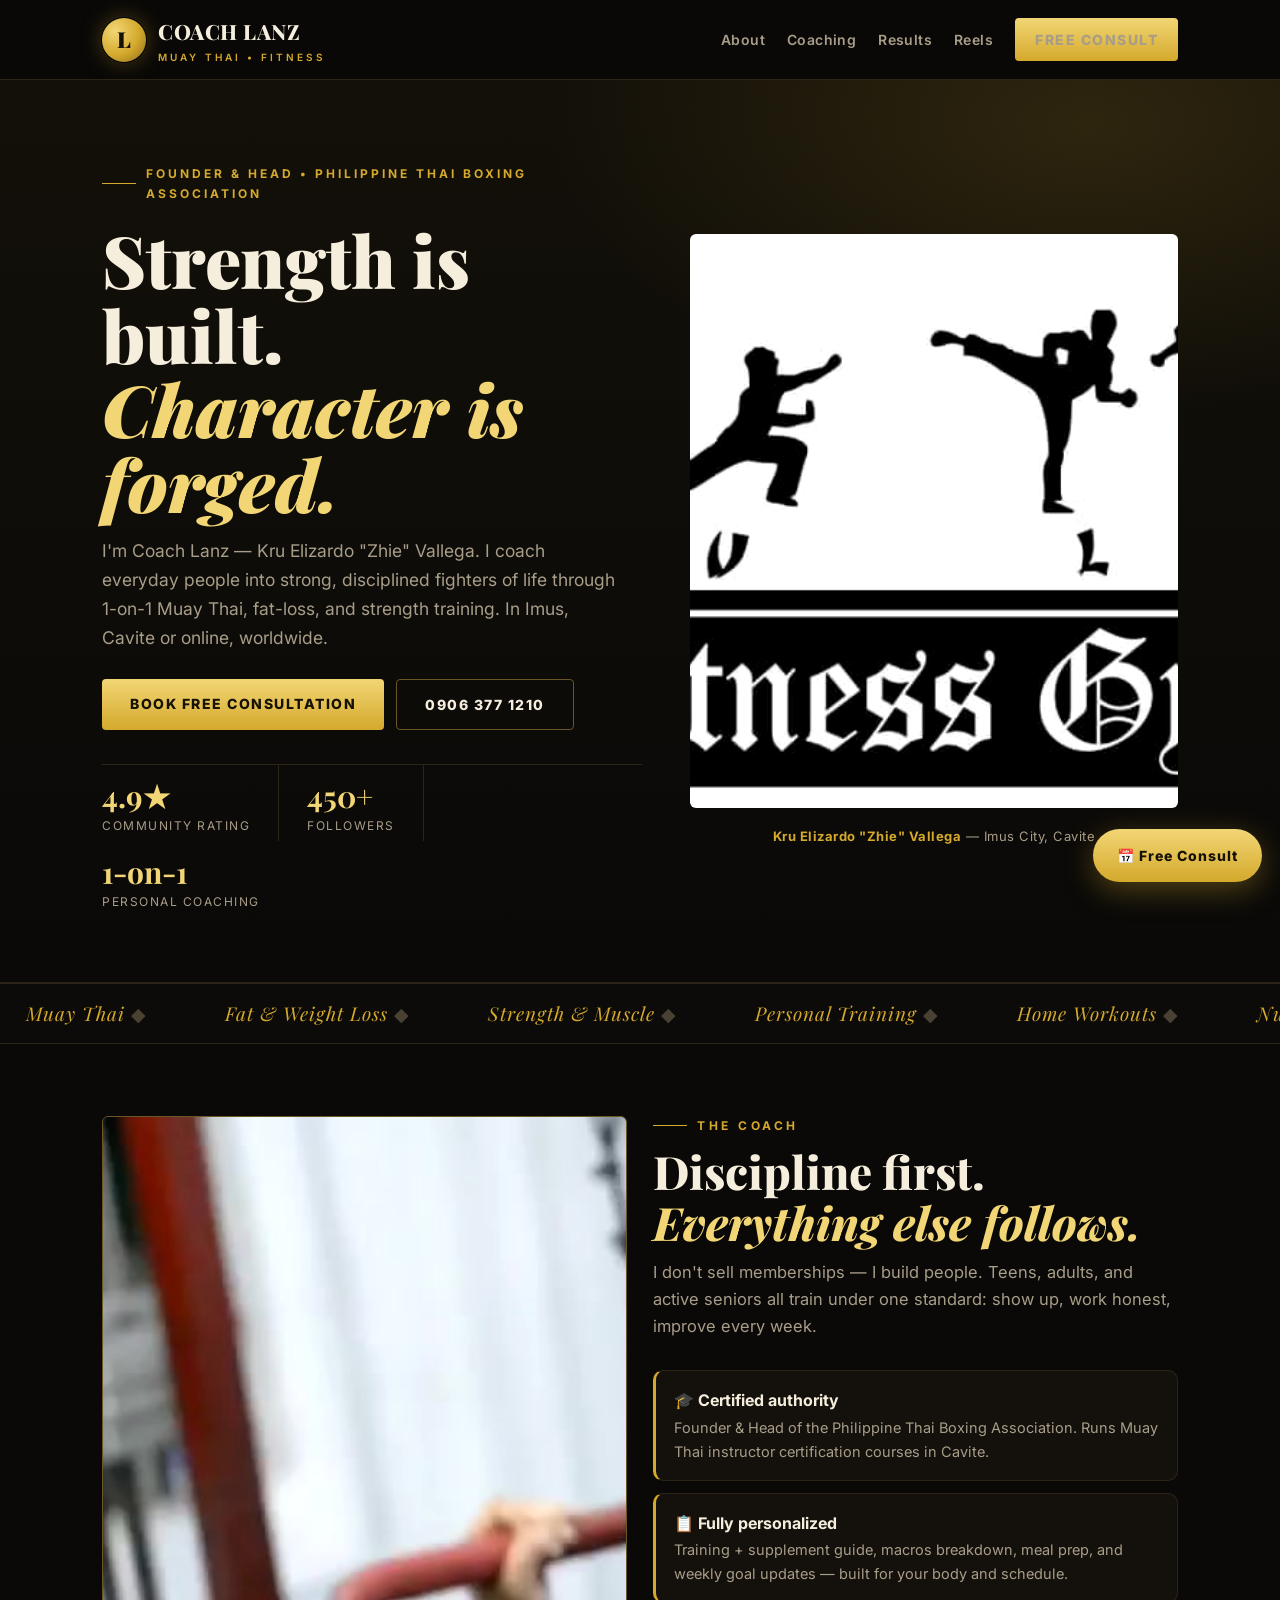
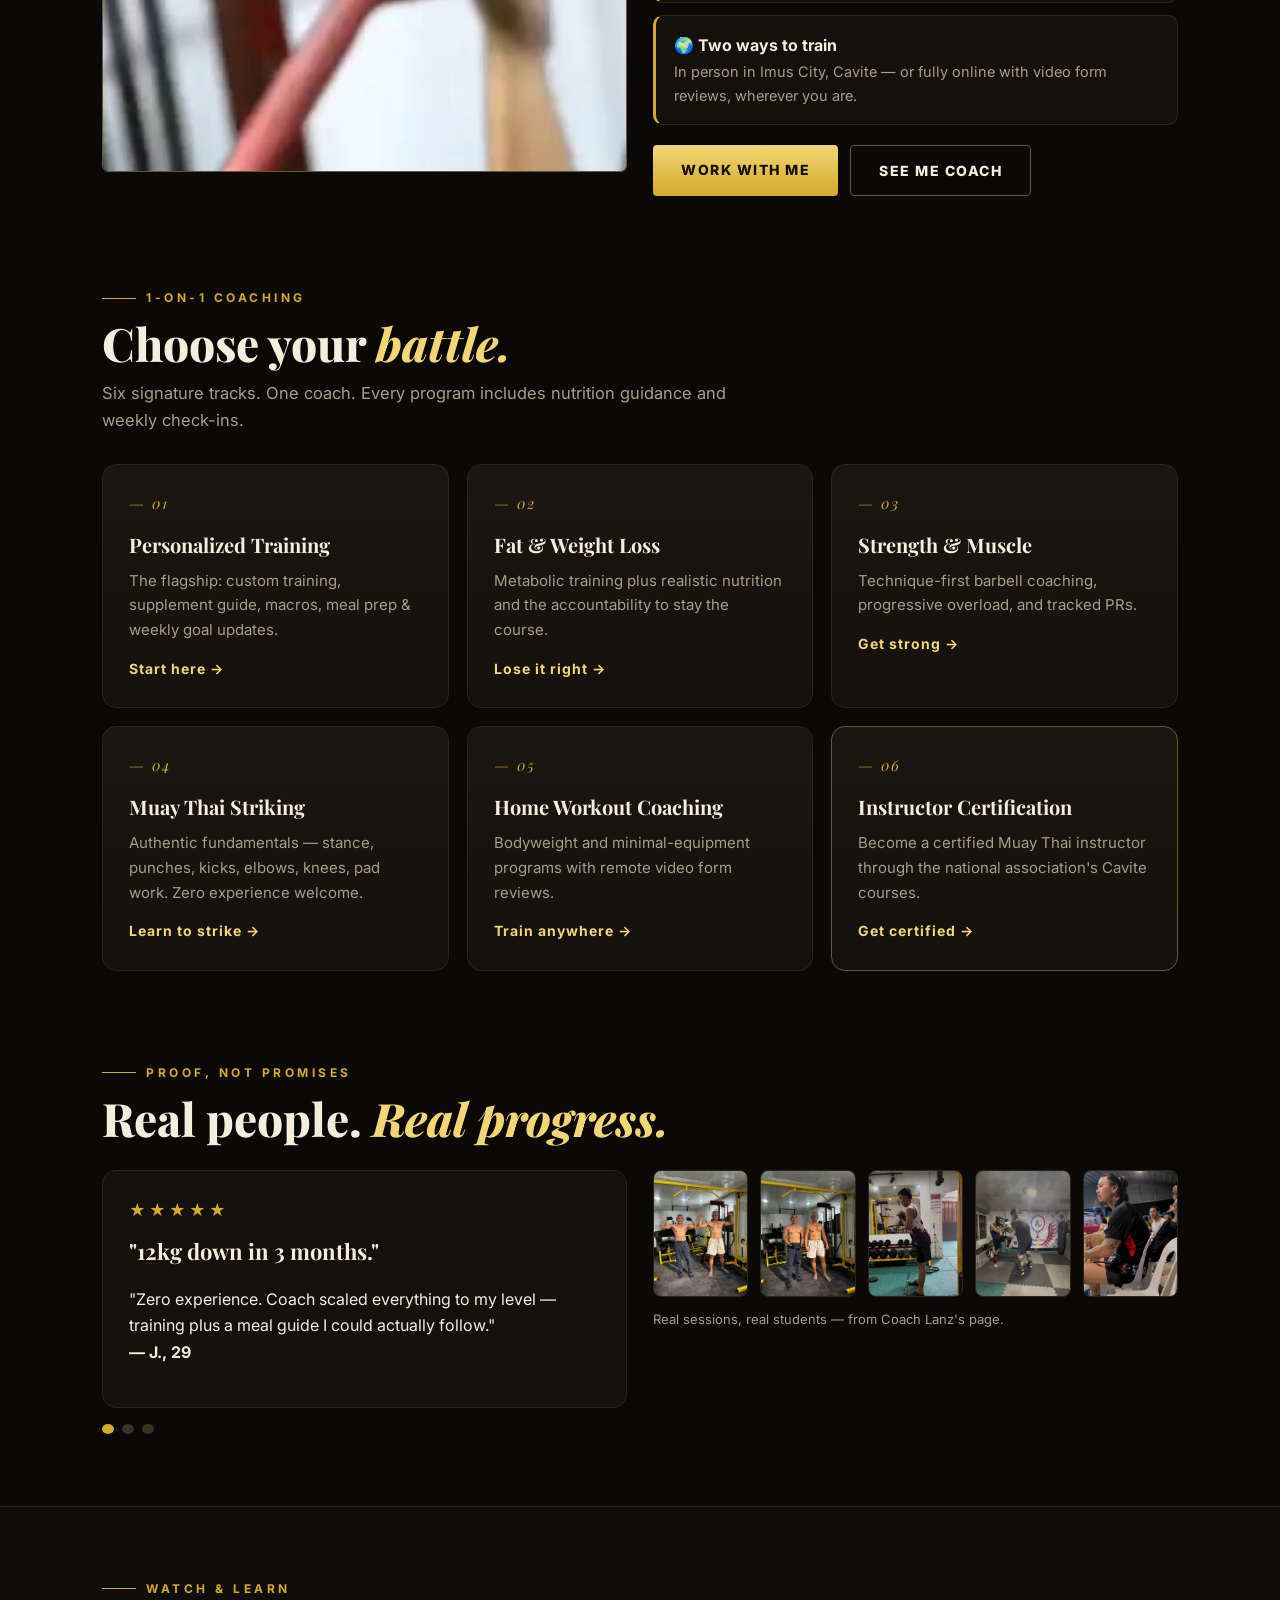
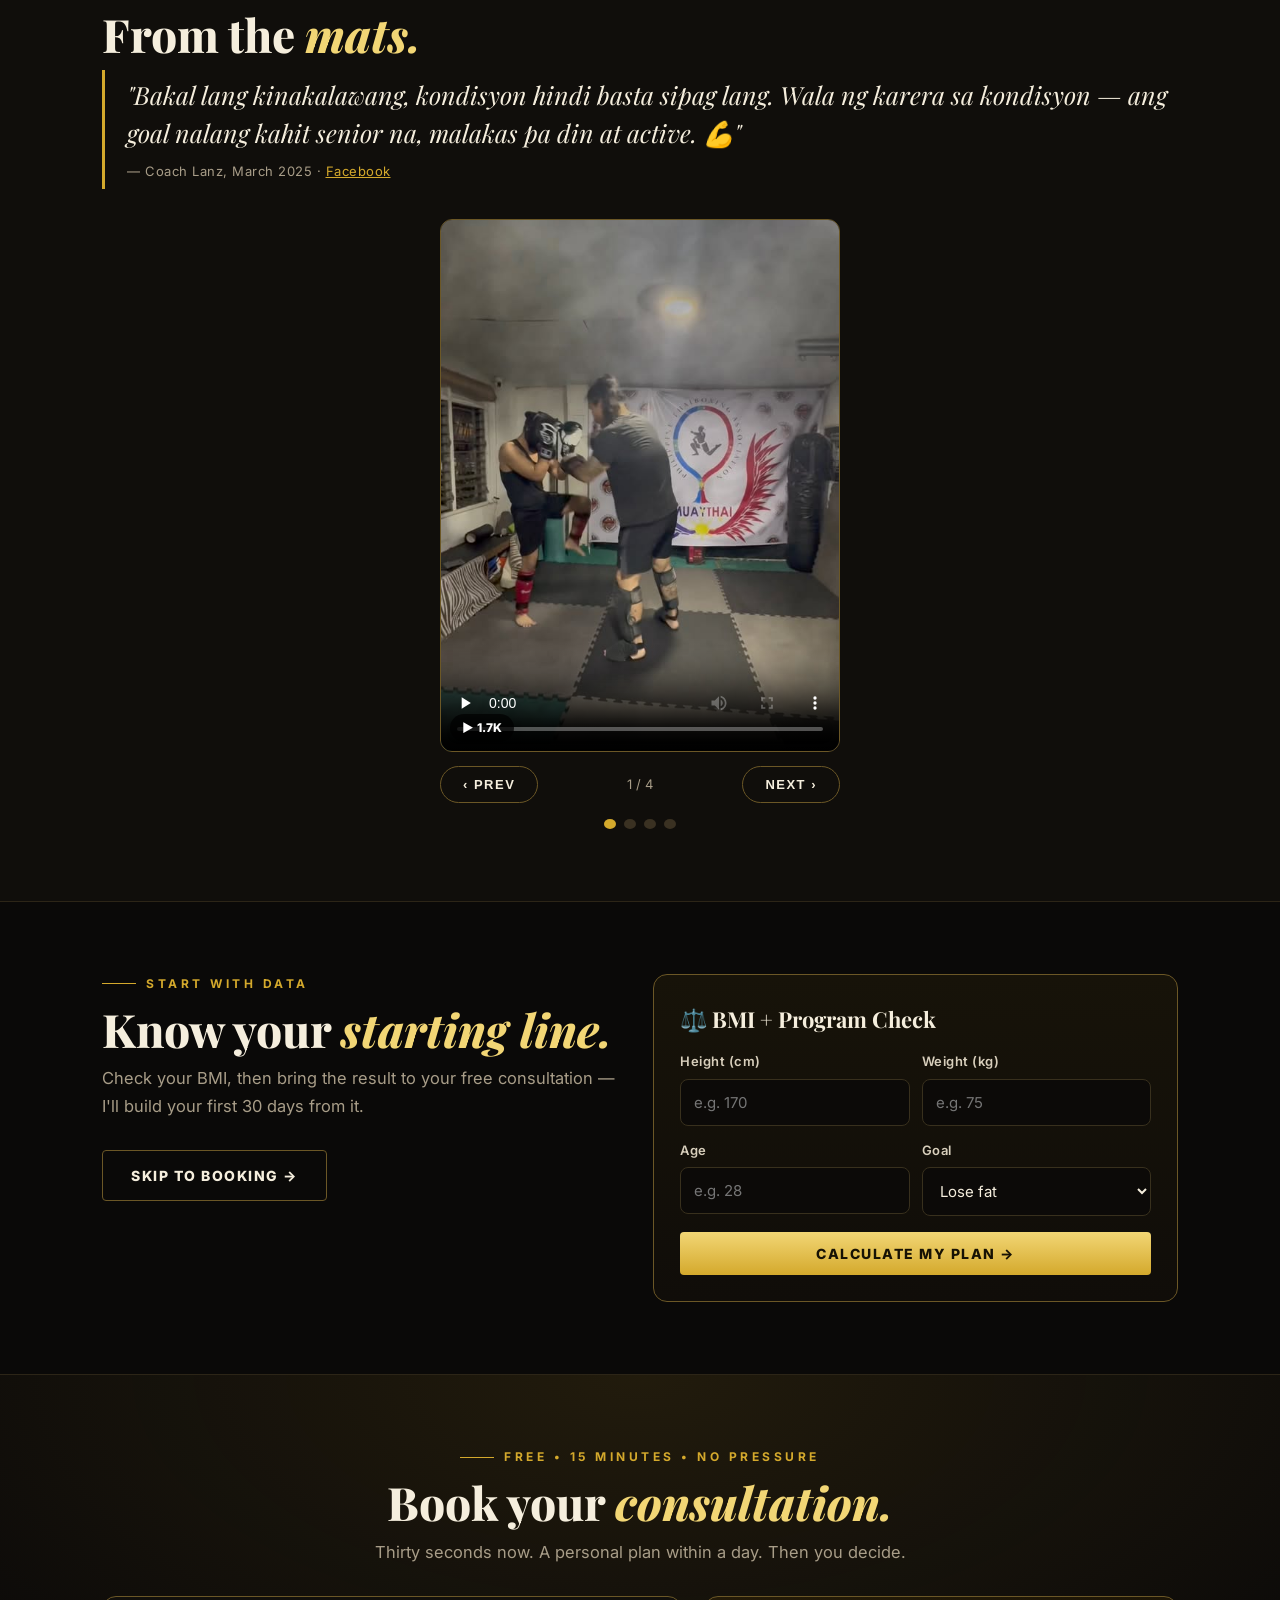
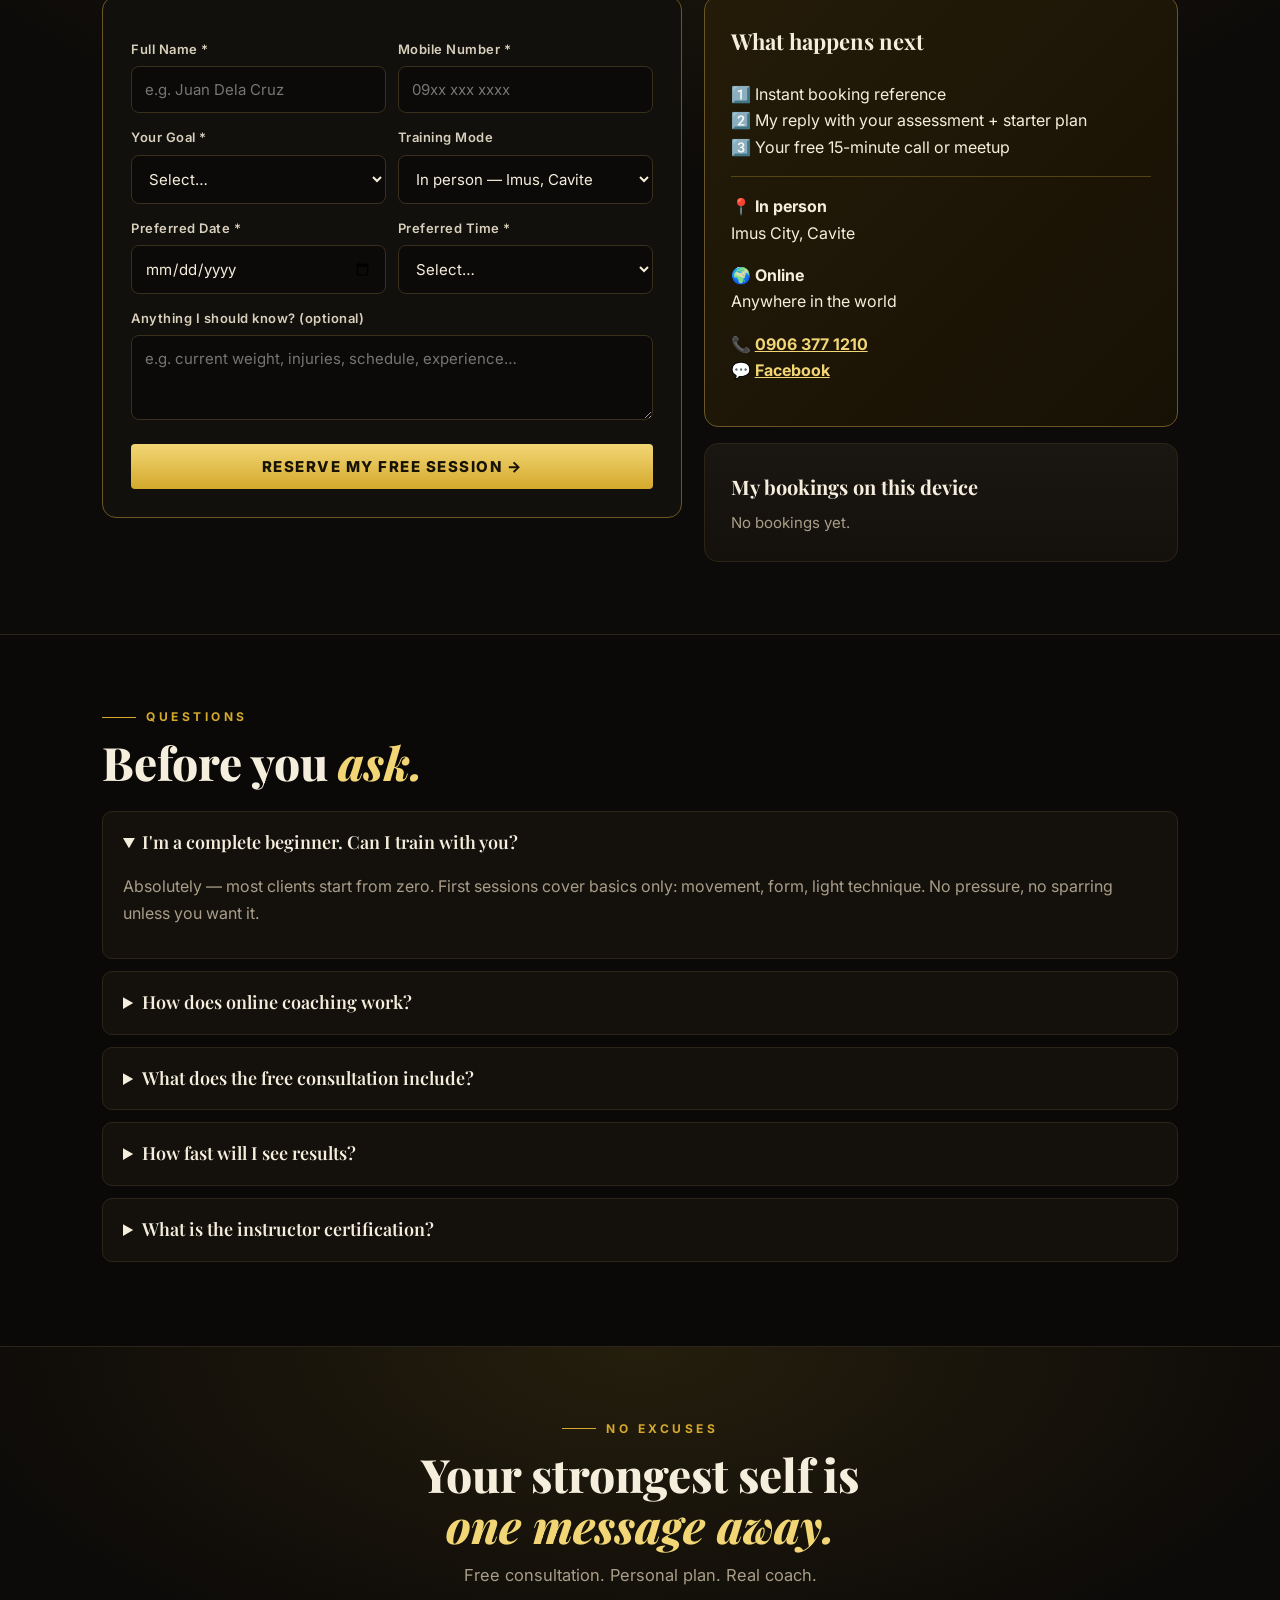
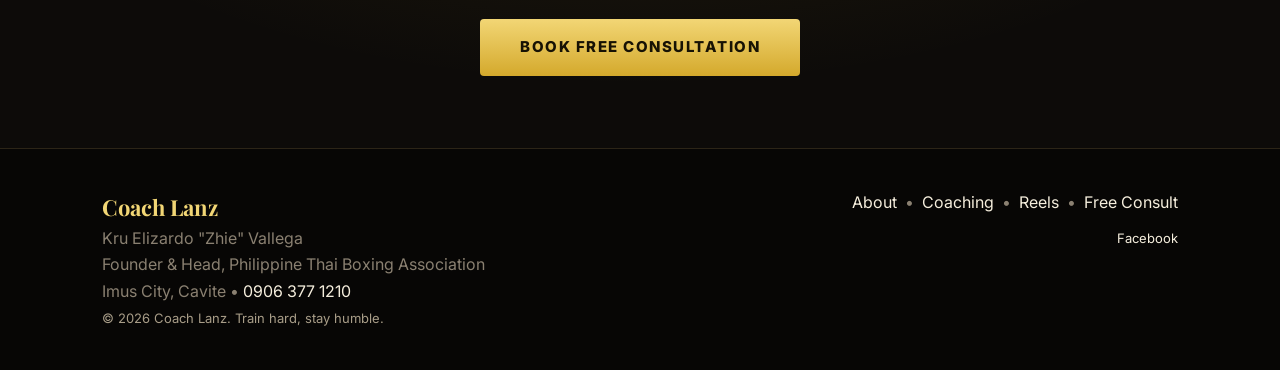
==== commit 2230bd81: "Redesign: premium black-gold Coach Lanz brand, streamlined flow" ====
--- a/index.html
+++ b/index.html
@@ -8,132 +8,149 @@
 <script type="application/ld+json">
 {"@context":"https://schema.org","@type":"Person","name":"Kru Elizardo Vallega","alternateName":"Coach Lanz","jobTitle":"Muay Thai & Fitness Coach","description":"Founder & Head of the Philippine Thai Boxing Association. 1-on-1 Muay Thai, fat & weight loss, strength and online coaching.","address":{"@type":"PostalAddress","addressLocality":"Imus City","addressRegion":"Cavite","addressCountry":"PH"},"telephone":"+639063771210","sameAs":["https://www.facebook.com/p/Kru-Lanz-Fitness-Gym-100076342784628/"]}
 </script>
+<link rel="preconnect" href="https://fonts.googleapis.com" />
+<link rel="preconnect" href="https://fonts.gstatic.com" crossorigin />
+<link href="https://fonts.googleapis.com/css2?family=Playfair+Display:ital,wght@0,600;0,800;0,900;1,600;1,800&family=Inter:wght@400;500;600;700;800&display=swap" rel="stylesheet" />
 <style>
 :root{
-  --bg:#0c0c0e; --bg2:#141417; --card:#1a1a1f; --card2:#222228;
-  --line:#2a2a32; --ink:#f5f5f4; --muted:#a8a8b3;
-  --red:#e62e2e; --red-dark:#b91c1c; --gold:#ffc947; --green:#22c55e;
-  --radius:16px;
+  --bg:#0a0908; --bg2:#100e0b; --card:#14110d; --card2:#1a1611;
+  --line:#2c2517; --line-gold:#6b5726;
+  --gold:#d4a92c; --gold-hi:#f2d675; --gold-deep:#8a6d1c;
+  --cream:#f5eedd; --muted:#a89d88;
+  --radius:14px;
+  --serif:'Playfair Display',Georgia,'Times New Roman',serif;
+  --sans:'Inter',system-ui,-apple-system,'Segoe UI',Roboto,Arial,sans-serif;
 }
 *{box-sizing:border-box}
 html{scroll-behavior:smooth}
-body{margin:0;font-family:Inter,system-ui,-apple-system,Segoe UI,Roboto,Arial,sans-serif;background:var(--bg);color:var(--ink);line-height:1.6}
-.container{max-width:1120px;margin:0 auto;padding:0 20px}
+body{margin:0;font-family:var(--sans);background:var(--bg);color:var(--cream);line-height:1.65;-webkit-font-smoothing:antialiased}
+.container{max-width:1120px;margin:0 auto;padding:0 22px}
+::selection{background:var(--gold);color:#111}
 /* NAV */
-.nav{position:sticky;top:0;z-index:50;background:rgba(12,12,14,.95);backdrop-filter:blur(10px);border-bottom:1px solid var(--line)}
-.nav-inner{display:flex;align-items:center;justify-content:space-between;padding:12px 20px;max-width:1120px;margin:0 auto}
-.brand{display:flex;align-items:center;gap:12px;font-weight:900;letter-spacing:.5px;font-size:18px}
-.brand-mark{width:44px;height:44px;border-radius:12px;background:linear-gradient(135deg,var(--red),#7f1d1d);display:grid;place-items:center;font-size:24px;border:1px solid #ff6b6b33;box-shadow:0 4px 20px rgba(230,46,46,.35)}
-.brand small{display:block;font-weight:600;color:var(--gold);font-size:11px;letter-spacing:2px}
-.nav-links{display:flex;gap:20px;align-items:center;font-size:15px}
-.nav-links a{text-decoration:none;color:var(--muted);font-weight:500}
-.nav-links a:hover{color:#fff}
-.btn{display:inline-block;background:var(--red);color:#fff;border:0;padding:13px 26px;border-radius:999px;font-weight:800;cursor:pointer;text-decoration:none;font-size:15px;transition:.2s}
-.btn:hover{background:var(--red-dark);transform:translateY(-1px)}
-.btn-gold{background:var(--gold);color:#111}
-.btn-gold:hover{background:#eab308}
-.btn-outline{background:transparent;color:#fff;border:2px solid #3a3a44}
-.btn-outline:hover{border-color:var(--red);color:#fff}
-.menu-btn{display:none;background:none;border:1px solid var(--line);border-radius:8px;padding:8px 12px;font-size:18px;color:#fff}
+.nav{position:sticky;top:0;z-index:50;background:rgba(10,9,8,.94);backdrop-filter:blur(12px);border-bottom:1px solid var(--line)}
+.nav-inner{display:flex;align-items:center;justify-content:space-between;padding:14px 22px;max-width:1120px;margin:0 auto}
+.brand{display:flex;align-items:center;gap:12px;font-family:var(--serif);font-weight:800;font-size:21px;letter-spacing:.5px}
+.brand-mark{width:44px;height:44px;border-radius:50%;background:radial-gradient(circle at 30% 30%,var(--gold-hi),var(--gold) 55%,var(--gold-deep));color:#141005;display:grid;place-items:center;font-size:22px;font-weight:900;box-shadow:0 0 0 1px #000,0 0 22px rgba(212,169,44,.35)}
+.brand small{display:block;font-family:var(--sans);font-weight:600;color:var(--gold);font-size:10px;letter-spacing:3px}
+.nav-links{display:flex;gap:22px;align-items:center;font-size:14px;font-weight:600;letter-spacing:.4px}
+.nav-links a{text-decoration:none;color:var(--muted)}
+.nav-links a:hover{color:var(--gold-hi)}
+.btn{display:inline-block;background:linear-gradient(180deg,var(--gold-hi),var(--gold));color:#171204;border:0;padding:13px 28px;border-radius:4px;font-weight:800;cursor:pointer;text-decoration:none;font-size:14px;letter-spacing:1.5px;text-transform:uppercase;transition:.2s;font-family:var(--sans)}
+.btn:hover{filter:brightness(1.08);transform:translateY(-1px)}
+.btn-outline{background:transparent;color:var(--cream);border:1px solid var(--line-gold)}
+.btn-outline:hover{border-color:var(--gold);color:var(--gold-hi)}
+.menu-btn{display:none;background:none;border:1px solid var(--line);border-radius:8px;padding:8px 12px;font-size:18px;color:var(--cream)}
 /* HERO */
-.hero{position:relative;overflow:hidden;background:
-  radial-gradient(800px 400px at 80% 10%, rgba(230,46,46,.25), transparent),
-  radial-gradient(600px 400px at 10% 90%, rgba(255,201,71,.12), transparent),
-  linear-gradient(180deg,#17171b 0%, #0c0c0e 100%);
-  padding:70px 0 40px;border-bottom:1px solid var(--line)}
-.hero-grid{display:grid;grid-template-columns:1.1fr .9fr;gap:36px;align-items:center}
-.eyebrow{display:inline-flex;align-items:center;gap:8px;background:#1e1e24;border:1px solid var(--line);padding:7px 14px;border-radius:999px;font-size:13px;color:var(--gold);font-weight:700;letter-spacing:.3px}
-h1{font-size:clamp(36px,6vw,60px);line-height:1.02;margin:16px 0 12px;font-weight:900;text-transform:uppercase}
-h1 span{color:var(--red)}
-h1 .gold{color:var(--gold)}
-.lead{color:var(--muted);font-size:18px;margin:0 0 22px;max-width:520px}
+.hero{position:relative;overflow:hidden;padding:84px 0 64px;border-bottom:1px solid var(--line);
+  background:radial-gradient(900px 480px at 85% 5%,rgba(212,169,44,.14),transparent 60%),linear-gradient(180deg,#131009 0%,#0a0908 100%)}
+.hero-grid{display:grid;grid-template-columns:1.05fr .95fr;gap:48px;align-items:center}
+.eyebrow{display:inline-flex;align-items:center;gap:10px;font-size:12px;font-weight:700;letter-spacing:3px;color:var(--gold);text-transform:uppercase}
+.eyebrow::before{content:"";width:34px;height:1px;background:var(--gold);display:inline-block}
+h1{font-family:var(--serif);font-weight:900;font-size:clamp(42px,6.4vw,72px);line-height:1.04;margin:18px 0 16px}
+h1 em{font-style:italic;color:var(--gold-hi)}
+.lead{color:var(--muted);font-size:17.5px;margin:0 0 26px;max-width:520px}
 .hero-cta{display:flex;gap:12px;flex-wrap:wrap}
-.hero-stats{display:flex;gap:28px;margin-top:26px;flex-wrap:wrap}
-.hstat strong{font-size:28px;display:block;line-height:1}
-.hstat span{font-size:13px;color:var(--muted);text-transform:uppercase;letter-spacing:1px}
-.hero-card{background:linear-gradient(180deg,#202027,#141417);border:1px solid var(--line);border-radius:20px;padding:24px;box-shadow:0 20px 60px rgba(0,0,0,.5)}
-.hero-card h3{margin:0 0 6px;font-size:20px}
-.badge{display:inline-block;background:rgba(230,46,46,.15);color:#ff7b7b;font-weight:800;font-size:12px;padding:5px 12px;border-radius:999px;border:1px solid rgba(230,46,46,.3);letter-spacing:1px}
-.info-row{display:flex;justify-content:space-between;gap:12px;padding:11px 0;border-bottom:1px dashed var(--line);font-size:15px}
-.info-row:last-child{border:0}
-.free-trial{background:linear-gradient(135deg,var(--gold),#ff8a00);color:#111;border-radius:12px;padding:14px;text-align:center;font-weight:900;margin:14px 0}
+.hero-stats{display:flex;gap:0;margin-top:34px;border-top:1px solid var(--line);flex-wrap:wrap}
+.hstat{padding:16px 28px 4px 0;margin-right:28px;border-right:1px solid var(--line)}
+.hstat:last-child{border-right:0}
+.hstat strong{font-family:var(--serif);font-size:30px;display:block;line-height:1;color:var(--gold-hi)}
+.hstat span{font-size:12px;color:var(--muted);text-transform:uppercase;letter-spacing:1.5px}
+.hero-frame{position:relative}
+.hero-frame img{width:100%;aspect-ratio:4/4.7;object-fit:cover;border-radius:6px;display:block;filter:saturate(.92) contrast(1.05)}
+.hero-frame::after{content:"";position:absolute;inset:14px -14px -14px 14px;border:1px solid var(--gold);border-radius:6px;z-index:-1;opacity:.7}
+.hero-frame figcaption{margin-top:18px;font-size:13px;color:var(--muted);letter-spacing:.5px;text-align:center}
+.hero-frame figcaption strong{color:var(--gold)}
+/* MARQUEE */
+.marquee{overflow:hidden;border-top:1px solid var(--line);border-bottom:1px solid var(--line);background:#0d0b09;padding:14px 0;white-space:nowrap}
+.marquee-track{display:inline-flex;gap:0;animation:scroll 26s linear infinite}
+.marquee span{font-family:var(--serif);font-style:italic;font-size:19px;color:var(--gold);padding:0 26px;letter-spacing:1px}
+.marquee span i{font-style:normal;color:#4a4132;padding-right:26px}
+@keyframes scroll{to{transform:translateX(-50%)}}
 /* SECTIONS */
-section{padding:56px 0}
-.kicker{color:var(--red);font-weight:800;letter-spacing:3px;font-size:13px;text-transform:uppercase}
-.section-title{font-size:clamp(26px,4vw,38px);margin:6px 0 8px;font-weight:900;text-transform:uppercase;line-height:1.1}
-.section-sub{color:var(--muted);margin:0 0 26px;max-width:640px}
-.grid-3{display:grid;grid-template-columns:repeat(3,1fr);gap:16px}
-.grid-2{display:grid;grid-template-columns:1fr 1fr;gap:16px}
-.card{background:var(--card);border:1px solid var(--line);border-radius:var(--radius);padding:22px;transition:.2s}
-.card:hover{border-color:#3f3f4d;transform:translateY(-2px)}
-.card h3{margin:10px 0 6px;font-size:19px}
+section{padding:72px 0}
+.kicker{display:flex;align-items:center;gap:10px;color:var(--gold);font-weight:700;letter-spacing:3.5px;font-size:12px;text-transform:uppercase;margin-bottom:10px}
+.kicker::before{content:"";width:34px;height:1px;background:var(--gold);display:inline-block}
+.section-title{font-family:var(--serif);font-weight:800;font-size:clamp(30px,4.2vw,46px);margin:0 0 10px;line-height:1.12}
+.section-title em{font-style:italic;color:var(--gold-hi)}
+.section-sub{color:var(--muted);margin:0 0 30px;max-width:640px;font-size:16.5px}
+.grid-3{display:grid;grid-template-columns:repeat(3,1fr);gap:18px}
+.grid-2{display:grid;grid-template-columns:1fr 1fr;gap:26px;align-items:start}
+.card{background:linear-gradient(180deg,var(--card2),var(--card));border:1px solid var(--line);border-radius:var(--radius);padding:26px;transition:.25s;position:relative}
+.card:hover{border-color:var(--line-gold);transform:translateY(-3px)}
+.card h3{margin:12px 0 8px;font-size:20px;font-family:var(--serif);font-weight:700}
 .card p{margin:0;color:var(--muted);font-size:15px}
-.card .price{font-size:26px;font-weight:900;margin:10px 0}
-.icon{font-size:34px}
-.tag{font-size:12px;font-weight:800;letter-spacing:1px;padding:4px 10px;border-radius:999px;background:#26262e;color:var(--gold);border:1px solid var(--line)}
-ul.check{list-style:none;padding:0;margin:14px 0}
-ul.check li{padding-left:30px;position:relative;margin:9px 0;color:#d6d6de;font-size:15px}
-ul.check li::before{content:"✓";position:absolute;left:0;top:1px;color:#fff;background:var(--green);width:20px;height:20px;border-radius:50%;display:grid;place-items:center;font-size:12px;font-weight:900}
+.prog-num{font-family:var(--serif);font-style:italic;font-size:15px;color:var(--gold);letter-spacing:2px}
+.card .go{display:inline-block;margin-top:14px;color:var(--gold-hi);font-weight:700;font-size:14px;letter-spacing:1px;text-decoration:none}
+.card .go:hover{text-decoration:underline}
+ul.check{list-style:none;padding:0;margin:16px 0 0}
+ul.check li{padding-left:30px;position:relative;margin:10px 0;color:#d8cfbc;font-size:15px}
+ul.check li::before{content:"✓";position:absolute;left:0;top:1px;color:#141005;background:linear-gradient(180deg,var(--gold-hi),var(--gold));width:20px;height:20px;border-radius:50%;display:grid;place-items:center;font-size:12px;font-weight:900}
 /* ABOUT */
-.about-img{width:100%;border-radius:12px;border:1px solid var(--line);display:block}
-.coach-role{color:var(--red);font-weight:800;font-size:13px;letter-spacing:1px;text-transform:uppercase}
+.about-photo{border-radius:6px;overflow:hidden;border:1px solid var(--line-gold)}
+.about-photo img{width:100%;display:block;aspect-ratio:4/5;object-fit:cover;filter:saturate(.92) contrast(1.05)}
+.cred{display:flex;gap:14px;align-items:flex-start;background:var(--card);border:1px solid var(--line);border-left:3px solid var(--gold);border-radius:10px;padding:16px 18px;margin:12px 0}
+.cred strong{display:block;color:var(--cream)}
+.cred p{margin:2px 0 0;color:var(--muted);font-size:14.5px}
 /* TESTIMONIALS */
-.testi{background:var(--card);border:1px solid var(--line);border-radius:var(--radius);padding:22px;display:none}
+.testi{background:var(--card);border:1px solid var(--line);border-radius:var(--radius);padding:26px;display:none}
 .testi.active{display:block;animation:fade .4s}
+.testi h3{font-family:var(--serif);font-size:22px;margin:10px 0 8px}
 @keyframes fade{from{opacity:0;transform:translateY(8px)}to{opacity:1;transform:none}}
-.stars{color:var(--gold);font-weight:900;letter-spacing:2px}
-.dots{display:flex;gap:8px;margin-top:14px}
-.dot{width:10px;height:10px;border-radius:50%;background:#3a3a44;cursor:pointer;border:0}
-.dot.active{background:var(--red)}
-/* GALLERY */
-.gal{display:grid;grid-template-columns:repeat(3,1fr);gap:12px}
-.gal div{aspect-ratio:4/3;border-radius:12px;display:grid;place-items:center;font-size:48px;border:1px solid var(--line)}
-.gal img{width:100%;aspect-ratio:4/3;object-fit:cover;border-radius:12px;border:1px solid var(--line);display:block}
-.gal-cta{display:flex!important;flex-direction:column;gap:6px;background:linear-gradient(135deg,#7f1d1d,#b91c1c);color:#fff!important;text-align:center;font-weight:900;font-size:16px;text-decoration:none;line-height:1.4}
-.hero-img{width:100%;aspect-ratio:16/9;object-fit:cover;border-radius:12px;border:1px solid var(--line);margin-bottom:12px;display:block}
-.g-badge{display:flex;align-items:center;gap:12px;background:#15151a;border:1px solid var(--line);border-radius:12px;padding:12px 16px;margin-bottom:18px;flex-wrap:wrap}
-.g-badge .g-logo{width:36px;height:36px;border-radius:50%;background:#1877F2;color:#fff;display:grid;place-items:center;font-weight:900;font-size:20px}
-.gal a{position:relative;display:block}
-.views{position:absolute;left:8px;bottom:8px;background:rgba(0,0,0,.72);color:#fff;font-size:12px;font-weight:800;padding:3px 10px;border-radius:999px}
-.gal .vid{position:relative}
-.gal.vids video{width:100%;aspect-ratio:3/4;object-fit:cover;border-radius:12px;border:1px solid var(--line);background:#000;display:block}
+.stars{color:var(--gold);font-weight:900;letter-spacing:3px}
+.dots{display:flex;gap:8px;margin-top:16px}
+.dot{width:10px;height:10px;border-radius:50%;background:#3a3122;cursor:pointer;border:0}
+.dot.active{background:var(--gold)}
+/* GALLERY STRIP */
+.strip{display:grid;grid-template-columns:repeat(5,1fr);gap:12px}
+.strip img{width:100%;aspect-ratio:3/4;object-fit:cover;border-radius:8px;border:1px solid var(--line);display:block;filter:saturate(.9)}
+.strip img:hover{border-color:var(--gold)}
+.quote{border-left:3px solid var(--gold);padding:6px 0 6px 22px;margin:0 0 30px}
+.quote p{font-family:var(--serif);font-style:italic;font-size:clamp(19px,2.6vw,25px);line-height:1.5;margin:0;color:var(--cream)}
+.quote cite{display:block;margin-top:10px;font-style:normal;font-family:var(--sans);font-size:13px;color:var(--muted);letter-spacing:.5px}
+.quote cite a{color:var(--gold)}
+/* REELS */
 .carousel{max-width:400px;margin:0 auto}
 .carousel .stage{position:relative}
-.carousel video{width:100%;aspect-ratio:3/4;object-fit:cover;border-radius:16px;border:1px solid var(--line);background:#000;display:block}
-.car-nav{display:flex;align-items:center;justify-content:space-between;margin-top:12px}
-.car-nav button{background:#1e1e24;color:#fff;border:1px solid var(--line);border-radius:999px;padding:10px 20px;font-weight:800;cursor:pointer;font-size:14px}
-.car-nav button:hover{border-color:var(--red)}
+.carousel video{width:100%;aspect-ratio:3/4;object-fit:cover;border-radius:12px;border:1px solid var(--line-gold);background:#000;display:block}
+.car-nav{display:flex;align-items:center;justify-content:space-between;margin-top:14px}
+.car-nav button{background:transparent;color:var(--cream);border:1px solid var(--line-gold);border-radius:999px;padding:10px 22px;font-weight:700;cursor:pointer;font-size:13px;letter-spacing:1.5px;text-transform:uppercase}
+.car-nav button:hover{border-color:var(--gold);color:var(--gold-hi)}
+.views{position:absolute;left:10px;bottom:10px;background:rgba(0,0,0,.72);color:#fff;font-size:12px;font-weight:800;padding:4px 12px;border-radius:999px}
 /* BMI */
-.bmi-box{background:linear-gradient(180deg,#1d1d24,#131318);border:1px solid var(--line);border-radius:var(--radius);padding:24px}
-label{display:block;font-weight:700;font-size:14px;margin:14px 0 6px;color:#e8e8ef}
-input,select,textarea{width:100%;padding:13px;border:1px solid #34343f;border-radius:10px;font-size:15px;font-family:inherit;background:#0f0f12;color:#fff}
-input:focus,select:focus,textarea:focus{outline:2px solid var(--red);border-color:var(--red)}
+.bmi-box{background:linear-gradient(180deg,#171309,#100d09);border:1px solid var(--line-gold);border-radius:var(--radius);padding:26px}
+label{display:block;font-weight:600;font-size:13px;letter-spacing:.5px;margin:14px 0 6px;color:#d8cfbc}
+input,select,textarea{width:100%;padding:13px;border:1px solid #38301d;border-radius:8px;font-size:15px;font-family:inherit;background:#0c0a08;color:var(--cream)}
+input:focus,select:focus,textarea:focus{outline:1px solid var(--gold);border-color:var(--gold)}
 .row2{display:grid;grid-template-columns:1fr 1fr;gap:12px}
 .hint{font-size:13px;color:var(--muted)}
-.error{color:#ff8f8f;font-size:13px;margin-top:4px;display:none}
-.bmi-result{margin-top:14px;background:#0f0f12;border:1px dashed var(--gold);border-radius:12px;padding:14px;text-align:center}
+.error{color:#ff9c9c;font-size:13px;margin-top:4px;display:none}
+.bmi-result{margin-top:14px;background:#0c0a08;border:1px dashed var(--gold);border-radius:10px;padding:16px;text-align:center}
 /* FORM */
-form.booking{background:#15151a;border:1px solid var(--line);border-radius:var(--radius);padding:24px}
-.booking-wrap{display:grid;grid-template-columns:1.1fr .9fr;gap:20px}
-.side-box{background:linear-gradient(135deg,#7f1d1d,#b91c1c);border-radius:var(--radius);padding:24px;color:#fff}
-.side-box h3{margin-top:0}
-.side-box a{color:var(--gold)}
-details{background:var(--card);border:1px solid var(--line);border-radius:12px;padding:15px 18px;margin:10px 0}
-details summary{cursor:pointer;font-weight:700}
+form.booking{background:#12100c;border:1px solid var(--line-gold);border-radius:var(--radius);padding:28px}
+.booking-wrap{display:grid;grid-template-columns:1.1fr .9fr;gap:22px;align-items:start}
+.side-box{background:linear-gradient(135deg,#241b08,#171105);border:1px solid var(--line-gold);border-radius:var(--radius);padding:26px;color:var(--cream)}
+.side-box h3{margin-top:0;font-family:var(--serif);font-size:22px}
+.side-box a{color:var(--gold-hi)}
+details{background:var(--card);border:1px solid var(--line);border-radius:10px;padding:16px 20px;margin:12px 0}
+details summary{cursor:pointer;font-weight:600;font-family:var(--serif);font-size:18px}
+details summary:hover{color:var(--gold-hi)}
 details p{color:var(--muted)}
-footer{background:#08080a;color:#8e8e99;padding:36px 0;border-top:1px solid var(--line)}
-footer a{color:#fff;text-decoration:none}
-.float-cta{position:fixed;right:18px;bottom:18px;background:var(--red);color:#fff;border-radius:999px;padding:15px 22px;font-weight:900;text-decoration:none;box-shadow:0 8px 30px rgba(230,46,46,.5);z-index:60}
-.modal{display:none;position:fixed;inset:0;background:rgba(0,0,0,.65);place-items:center;padding:20px;z-index:100}
+footer{background:#070605;color:#8a8071;padding:40px 0;border-top:1px solid var(--line)}
+footer a{color:var(--cream);text-decoration:none}
+footer a:hover{color:var(--gold-hi)}
+.float-cta{position:fixed;right:18px;bottom:18px;background:linear-gradient(180deg,var(--gold-hi),var(--gold));color:#171204;border-radius:999px;padding:15px 24px;font-weight:800;text-decoration:none;font-size:14px;letter-spacing:1px;box-shadow:0 8px 30px rgba(212,169,44,.35);z-index:60}
+.modal{display:none;position:fixed;inset:0;background:rgba(0,0,0,.7);place-items:center;padding:20px;z-index:100}
 .modal.show{display:grid}
-.modal-card{background:#1a1a1f;border:1px solid var(--line);border-radius:18px;max-width:480px;width:100%;padding:30px;text-align:center;color:#fff}
-.ref{background:#0f0f12;border:1px dashed var(--gold);border-radius:10px;padding:12px;font-weight:900;letter-spacing:2px;margin:14px 0;color:var(--gold);font-size:20px}
+.modal-card{background:#161310;border:1px solid var(--line-gold);border-radius:16px;max-width:480px;width:100%;padding:32px;text-align:center;color:var(--cream)}
+.ref{background:#0c0a08;border:1px dashed var(--gold);border-radius:10px;padding:12px;font-weight:800;letter-spacing:2px;margin:14px 0;color:var(--gold-hi);font-size:20px}
 .reveal{opacity:0;transform:translateY(18px);transition:.6s}
 .reveal.visible{opacity:1;transform:none}
+.final{background:radial-gradient(700px 340px at 50% 0%,rgba(212,169,44,.12),transparent),#0d0b09;border-top:1px solid var(--line);text-align:center}
 @media(max-width:900px){
-  .hero-grid,.booking-wrap,.grid-3,.grid-2,.gal{grid-template-columns:1fr}
+  .hero-grid,.booking-wrap,.grid-3,.grid-2{grid-template-columns:1fr}
+  .strip{grid-template-columns:repeat(2,1fr)}
   .nav-links{display:none}
-  .nav-links.open{display:flex;flex-direction:column;position:absolute;top:68px;right:12px;background:#1a1a1f;border:1px solid var(--line);border-radius:12px;padding:18px;box-shadow:0 10px 30px rgba(0,0,0,.5);min-width:220px}
+  .nav-links.open{display:flex;flex-direction:column;position:absolute;top:70px;right:12px;background:#161310;border:1px solid var(--line-gold);border-radius:12px;padding:18px;box-shadow:0 10px 30px rgba(0,0,0,.5);min-width:220px}
   .menu-btn{display:block}
   .row2{grid-template-columns:1fr}
 }
@@ -143,14 +160,13 @@
 
 <header class="nav">
   <div class="nav-inner">
-    <div class="brand"><div class="brand-mark">🥊</div><div>COACH LANZ<small>MUAY THAI • FITNESS</small></div></div>
+    <div class="brand"><div class="brand-mark">L</div><div>COACH LANZ<small>MUAY THAI • FITNESS</small></div></div>
     <nav class="nav-links" id="navLinks">
       <a href="#about">About</a>
       <a href="#coaching">Coaching</a>
       <a href="#results">Results</a>
       <a href="#reels">Reels</a>
-      <a href="#faq">FAQ</a>
-      <a href="#consult" class="btn" style="color:#fff;padding:10px 20px">Free Consult</a>
+      <a href="#consult" class="btn" style="padding:10px 20px">Free Consult</a>
     </nav>
     <button class="menu-btn" aria-label="Menu" onclick="document.getElementById('navLinks').classList.toggle('open')">☰</button>
   </div>
@@ -159,114 +175,75 @@
 <div class="hero">
   <div class="container hero-grid">
     <div>
-      <span class="eyebrow">🥊 FOUNDER & HEAD • PHILIPPINE THAI BOXING ASSOCIATION</span>
-      <h1>TRAIN WITH <span>COACH LANZ.</span> BECOME <span class="gold">UNSTOPPABLE.</span></h1>
-      <p class="lead">Kru Elizardo "Zhie" Vallega — Muay Thai coach offering 1-on-1 personalized training: striking, fat & weight loss, strength, and full nutrition coaching. In person in Imus, Cavite or online worldwide.</p>
+      <span class="eyebrow">Founder & Head • Philippine Thai Boxing Association</span>
+      <h1>Strength is built.<br/><em>Character is forged.</em></h1>
+      <p class="lead">I'm Coach Lanz — Kru Elizardo "Zhie" Vallega. I coach everyday people into strong, disciplined fighters of life through 1-on-1 Muay Thai, fat-loss, and strength training. In Imus, Cavite or online, worldwide.</p>
       <div class="hero-cta">
-        <a href="#consult" class="btn">Book FREE Consultation →</a>
-        <a href="#reels" class="btn-outline btn">Watch Training Reels</a>
+        <a href="#consult" class="btn">Book Free Consultation</a>
+        <a href="tel:+639063771210" class="btn btn-outline">0906 377 1210</a>
       </div>
       <div class="hero-stats">
         <div class="hstat"><strong>4.9★</strong><span>Community Rating</span></div>
-        <div class="hstat"><strong>450+</strong><span>Facebook Followers</span></div>
+        <div class="hstat"><strong>450+</strong><span>Followers</span></div>
         <div class="hstat"><strong>1-on-1</strong><span>Personal Coaching</span></div>
       </div>
     </div>
-    <div class="hero-card">
-      <img class="hero-img" src="photos/fb-cover.jpg" alt="Coach Lanz — Muay Thai and fitness coaching" fetchpriority="high" />
-      <span class="badge">🥇 FREE 15-MIN CONSULTATION • NO COMMITMENT</span>
-      <h3 style="margin-top:10px">Start with a plan built for you</h3>
-      <p class="hint">Beginners welcome • All ages • Online or in person</p>
-      <div class="free-trial">🎁 FREE CONSULT: goal assessment + starter plan + nutrition basics</div>
-      <div class="info-row"><span>🥊 Specialty</span><strong style="text-align:right">Muay Thai • Fat Loss • Strength</strong></div>
-      <div class="info-row"><span>📍 Base</span><strong>Imus City, Cavite + Online</strong></div>
-      <div class="info-row"><span>📞 Direct</span><strong><a href="tel:+639063771210" style="color:#fff">0906 377 1210</a></strong></div>
-      <a href="#consult" class="btn btn-gold" style="width:100%;text-align:center;margin-top:10px">Book My Free Consultation</a>
-      <p class="hint" style="text-align:center;margin-bottom:0">👇 Tell me your goal — I'll map your first 30 days</p>
-    </div>
+    <figure class="hero-frame" style="margin:0">
+      <img src="photos/fb-cover.jpg" alt="Coach Lanz — Muay Thai and fitness coaching" fetchpriority="high" />
+      <figcaption><strong>Kru Elizardo "Zhie" Vallega</strong> — Imus City, Cavite</figcaption>
+    </figure>
   </div>
 </div>
+
+<div class="marquee" aria-hidden="true"><div class="marquee-track">
+  <span>Muay Thai <i>◆</i></span><span>Fat & Weight Loss <i>◆</i></span><span>Strength & Muscle <i>◆</i></span><span>Personal Training <i>◆</i></span><span>Home Workouts <i>◆</i></span><span>Nutrition Coaching <i>◆</i></span>
+  <span>Muay Thai <i>◆</i></span><span>Fat & Weight Loss <i>◆</i></span><span>Strength & Muscle <i>◆</i></span><span>Personal Training <i>◆</i></span><span>Home Workouts <i>◆</i></span><span>Nutrition Coaching <i>◆</i></span>
+</div></div>
 
 <main class="container">
 
 <section id="about">
   <div class="grid-2">
+    <div class="reveal">
+      <div class="about-photo"><img src="photos/fb-reel5.jpg" alt="Coach Lanz in a training session" loading="lazy" /></div>
+    </div>
     <div>
-      <img class="about-img" src="photos/fb-reel5.jpg" alt="Coach Lanz training session" loading="lazy" />
-      <p class="hint" style="text-align:center">Real training footage from Coach Lanz's page.</p>
-    </div>
+      <div class="kicker">The Coach</div>
+      <h2 class="section-title">Discipline first.<br/><em>Everything else follows.</em></h2>
+      <p class="section-sub">I don't sell memberships — I build people. Teens, adults, and active seniors all train under one standard: show up, work honest, improve every week.</p>
+      <div class="cred"><div><strong>🎓 Certified authority</strong><p>Founder & Head of the Philippine Thai Boxing Association. Runs Muay Thai instructor certification courses in Cavite.</p></div></div>
+      <div class="cred"><div><strong>📋 Fully personalized</strong><p>Training + supplement guide, macros breakdown, meal prep, and weekly goal updates — built for your body and schedule.</p></div></div>
+      <div class="cred"><div><strong>🌍 Two ways to train</strong><p>In person in Imus City, Cavite — or fully online with video form reviews, wherever you are.</p></div></div>
+      <div style="display:flex;gap:12px;flex-wrap:wrap;margin-top:20px">
+        <a href="#consult" class="btn">Work With Me</a>
+        <a href="#reels" class="btn btn-outline">See Me Coach</a>
+      </div>
+    </div>
+  </div>
+</section>
+
+<section id="coaching" style="padding-top:20px">
+  <div class="kicker">1-on-1 Coaching</div>
+  <h2 class="section-title">Choose your <em>battle.</em></h2>
+  <p class="section-sub">Six signature tracks. One coach. Every program includes nutrition guidance and weekly check-ins.</p>
+  <div class="grid-3">
+    <div class="card reveal"><div class="prog-num">— 01</div><h3>Personalized Training</h3><p>The flagship: custom training, supplement guide, macros, meal prep & weekly goal updates.</p><a class="go" href="#consult">Start here →</a></div>
+    <div class="card reveal"><div class="prog-num">— 02</div><h3>Fat & Weight Loss</h3><p>Metabolic training plus realistic nutrition and the accountability to stay the course.</p><a class="go" href="#consult">Lose it right →</a></div>
+    <div class="card reveal"><div class="prog-num">— 03</div><h3>Strength & Muscle</h3><p>Technique-first barbell coaching, progressive overload, and tracked PRs.</p><a class="go" href="#consult">Get strong →</a></div>
+    <div class="card reveal"><div class="prog-num">— 04</div><h3>Muay Thai Striking</h3><p>Authentic fundamentals — stance, punches, kicks, elbows, knees, pad work. Zero experience welcome.</p><a class="go" href="#consult">Learn to strike →</a></div>
+    <div class="card reveal"><div class="prog-num">— 05</div><h3>Home Workout Coaching</h3><p>Bodyweight and minimal-equipment programs with remote video form reviews.</p><a class="go" href="#consult">Train anywhere →</a></div>
+    <div class="card reveal" style="border-color:var(--line-gold)"><div class="prog-num">— 06</div><h3>Instructor Certification</h3><p>Become a certified Muay Thai instructor through the national association's Cavite courses.</p><a class="go" href="#consult">Get certified →</a></div>
+  </div>
+</section>
+
+<section id="results" style="padding-top:20px">
+  <div class="kicker">Proof, Not Promises</div>
+  <h2 class="section-title">Real people. <em>Real progress.</em></h2>
+  <div class="grid-2" style="margin-top:26px">
     <div>
-      <div class="kicker">Meet your coach</div>
-      <h2 class="section-title">Kru Elizardo "Zhie" Vallega</h2>
-      <div class="coach-role">Founder & Head • Philippine Thai Boxing Association</div>
-      <p class="section-sub">A certified Muay Thai instructor who builds fighters — and everyday people — from zero. From teens to seniors, his coaching blends striking technique, strength work, and practical nutrition.</p>
-      <ul class="check">
-        <li><strong>Certified authority</strong> — heads instructor certification courses for Muay Thai in Cavite</li>
-        <li><strong>Truly personalized</strong> — training + supplement guide, macros breakdown, meal prep & weekly goal updates</li>
-        <li><strong>Every level welcome</strong> — first-timers, youth athletes, adults, and active seniors</li>
-        <li><strong>Two ways to train</strong> — in person in Imus City, Cavite, or online coaching anywhere</li>
-      </ul>
-      <div style="display:flex;gap:10px;flex-wrap:wrap;margin-top:10px">
-        <a href="#consult" class="btn">Book Free Consultation</a>
-        <a href="tel:+639063771210" class="btn btn-outline">Call 0906 377 1210</a>
-      </div>
-    </div>
-  </div>
-</section>
-
-<section id="coaching">
-  <div class="kicker">1-on-1 coaching</div>
-  <h2 class="section-title">Programs built around you</h2>
-  <p class="section-sub">No memberships, no crowds, no guesswork. Every program is personalized with nutrition guidance and weekly check-ins.</p>
-  <div class="grid-3">
-    <div class="card reveal"><span class="tag">SIGNATURE</span><div class="icon">⭐</div><h3>Personalized Training</h3><p>The flagship program: training + supplement guide, macros breakdown, meal prep guide & weekly goal updates.</p><ul class="check"><li>Custom plan for your body & goal</li><li>Weekly progress check-ins</li><li>In person or online</li></ul></div>
-    <div class="card reveal"><div class="icon">🔥</div><h3>Fat & Weight Loss</h3><p>Sustainable fat loss through metabolic training, realistic meal prep, and accountability every week.</p><ul class="check"><li>Training + nutrition combined</li><li>Monthly measurements</li><li>Habit coaching that sticks</li></ul></div>
-    <div class="card reveal"><div class="icon">🏋️</div><h3>Strength & Muscle</h3><p>Barbell-based muscle building with proper form coaching and progressive overload tracking.</p><ul class="check"><li>Technique-first approach</li><li>Strength PR tracking</li><li>Supplement guidance</li></ul></div>
-    <div class="card reveal"><div class="icon">🇹🇭</div><h3>Muay Thai Striking</h3><p>Learn authentic striking — stance, punches, kicks, elbows, knees, pad work and conditioning.</p><ul class="check"><li>Zero experience welcome</li><li>Pad rounds + bag work</li><li>Self-defense confidence</li></ul></div>
-    <div class="card reveal"><div class="icon">🏠</div><h3>Home Workout Coaching</h3><p>No gym? No problem. Effective bodyweight & minimal-equipment programs with remote check-ins.</p><ul class="check"><li>Minimal or no equipment</li><li>Video form reviews</li><li>Train anywhere</li></ul></div>
-    <div class="card reveal" style="background:linear-gradient(180deg,#2a1212,#1a1a1f);border-color:#5a2020"><div class="icon">🎓</div><h3>Instructor Certification</h3><p>Become a certified Muay Thai instructor through the Philippine Thai Boxing Association courses.</p><br/><a href="#consult" class="btn">Ask About Certification</a></div>
-  </div>
-</section>
-
-<section id="assess">
-  <div class="grid-2">
-    <div>
-      <div class="kicker">Start with data</div>
-      <h2 class="section-title">Free fitness assessment</h2>
-      <p class="section-sub">Check your BMI below, then bring the result to your free consultation — Coach Lanz will build your starter plan from it.</p>
-      <ul class="check">
-        <li><strong>Know your baseline</strong> — BMI + recommended coaching track</li>
-        <li><strong>Free consultation</strong> — 15 minutes, goal mapping, zero pressure</li>
-        <li><strong>Starter plan</strong> — training + nutrition basics to begin</li>
-      </ul>
-      <a href="#consult" class="btn btn-gold">Get My Free Assessment →</a>
-    </div>
-    <div class="bmi-box">
-      <h3 style="margin:0">⚖️ BMI + Program Check</h3>
-      <p class="hint">Know your starting point. Get your recommended coaching track instantly.</p>
-      <div class="row2">
-        <div><label for="height">Height (cm)</label><input id="height" type="number" placeholder="e.g. 170" /></div>
-        <div><label for="weight">Weight (kg)</label><input id="weight" type="number" placeholder="e.g. 75" /></div>
-      </div>
-      <div class="row2">
-        <div><label for="age">Age</label><input id="age" type="number" placeholder="e.g. 28" /></div>
-        <div><label for="goal">Goal</label><select id="goal"><option>Lose fat</option><option>Build muscle</option><option>Learn Muay Thai</option><option>Get certified</option></select></div>
-      </div>
-      <button class="btn btn-gold" style="width:100%;margin-top:14px" onclick="calcBMI()">Calculate My Plan →</button>
-      <div class="bmi-result" id="bmiResult" style="display:none"></div>
-    </div>
-  </div>
-</section>
-
-<section id="results">
-  <div class="kicker">Proof, not promises</div>
-  <h2 class="section-title">Real people, real progress</h2>
-  <div class="g-badge"><div class="g-logo">f</div><div><strong>450+ followers on Facebook</strong><br/><span class="hint">Training reels up to 1.7K views · Imus City, Cavite</span></div><a href="#consult" class="btn btn-gold" style="margin-left:auto;padding:10px 20px">Start Your Story →</a></div>
-  <div class="grid-2">
-    <div>
-      <div class="testi active" id="t0"><div class="stars">★★★★★</div><h3>"Lost 12kg in 3 months — with a plan made for me"</h3><p>"Zero experience. Coach scaled everything to my level — training 3x/week plus a meal guide I could actually follow."<br/><strong>— J., 29, Online + In-person</strong></p></div>
-      <div class="testi" id="t1"><div class="stars">★★★★★</div><h3>"From shy to confident in 90 days"</h3><p>"Every detail corrected — footwork, guard, hips. Weekly check-ins kept me honest. Best coaching I've had."<br/><strong>— M., 22, Muay Thai Student</strong></p></div>
-      <div class="testi" id="t2"><div class="stars">★★★★★</div><h3>"Training that fits my life"</h3><p>"Home workout program with video reviews. No gym needed, no intimidation — just steady progress."<br/><strong>— R., 35, Home Coaching</strong></p></div>
+      <div class="testi active" id="t0"><div class="stars">★★★★★</div><h3>"12kg down in 3 months."</h3><p>"Zero experience. Coach scaled everything to my level — training plus a meal guide I could actually follow."<br/><strong>— J., 29</strong></p></div>
+      <div class="testi" id="t1"><div class="stars">★★★★★</div><h3>"Confident in 90 days."</h3><p>"Every detail corrected — footwork, guard, hips. Weekly check-ins kept me honest the whole way."<br/><strong>— M., 22</strong></p></div>
+      <div class="testi" id="t2"><div class="stars">★★★★★</div><h3>"Training that fits my life."</h3><p>"Home program with video reviews. No gym needed, no intimidation — just steady progress."<br/><strong>— R., 35</strong></p></div>
       <div class="dots">
         <button class="dot active" onclick="showTesti(0)" aria-label="Review 1"></button>
         <button class="dot" onclick="showTesti(1)" aria-label="Review 2"></button>
@@ -274,28 +251,25 @@
       </div>
     </div>
     <div>
-      <div class="kicker">Training in action</div>
-      <div class="gal">
+      <div class="strip">
         <img src="photos/fb-post1.jpg" alt="Coach Lanz training session" loading="lazy" />
         <img src="photos/fb-post2.jpg" alt="Coach Lanz training session" loading="lazy" />
         <img src="photos/fb-reel1.jpg" alt="Coach Lanz workout" loading="lazy" />
         <img src="photos/fb-reel2.jpg" alt="Coach Lanz training" loading="lazy" />
         <img src="photos/fb-reel3.jpg" alt="Coach Lanz coaching" loading="lazy" />
-        <a class="gal-cta" href="#consult">📸<span>Your progress<br/>photo here!</span></a>
-      </div>
-      <p class="hint">Real training footage from Coach Lanz's page.</p>
+      </div>
+      <p class="hint" style="margin-top:12px">Real sessions, real students — from Coach Lanz's page.</p>
     </div>
   </div>
 </section>
 
 </main>
 
-<section id="reels">
+<section id="reels" style="background:var(--bg2);border-top:1px solid var(--line);border-bottom:1px solid var(--line)">
   <div class="container">
-    <div class="kicker">Watch and learn</div>
-    <h2 class="section-title">Training reels</h2>
-    <p class="section-sub">Real sessions and inspiration from Coach Lanz — tap play to watch right here, no Facebook needed.</p>
-    <div class="card" style="margin-bottom:18px;border-left:4px solid var(--gold)"><p style="margin:0;font-size:17px">"Bakal lang kinakalawang, kondisyon hindi basta sipag lang. Wala ng karera sa kondisyon — ang goal nalang kahit senior na, malakas pa din at active. 💪"</p><p class="hint" style="margin:8px 0 0">— Coach Lanz on Facebook, March 2025 · 27 reactions · <a href="https://www.facebook.com/p/Kru-Lanz-Fitness-Gym-100076342784628/" target="_blank" rel="noopener" style="color:var(--gold)">See the post →</a></p></div>
+    <div class="kicker">Watch & Learn</div>
+    <h2 class="section-title">From the <em>mats.</em></h2>
+    <div class="quote"><p>"Bakal lang kinakalawang, kondisyon hindi basta sipag lang. Wala ng karera sa kondisyon — ang goal nalang kahit senior na, malakas pa din at active. 💪"</p><cite>— Coach Lanz, March 2025 · <a href="https://www.facebook.com/p/Kru-Lanz-Fitness-Gym-100076342784628/" target="_blank" rel="noopener">Facebook</a></cite></div>
     <div class="carousel">
       <div class="stage"><video id="reelPlayer" controls playsinline preload="none" poster="photos/fb-reel2.jpg"><source id="reelSrc" src="videos/gym-reel-1.mp4" type="video/mp4" /></video><span class="views" id="reelViews">▶ 1.7K</span></div>
       <div class="car-nav"><button onclick="reelGo(-1)" aria-label="Previous video">‹ Prev</button><span class="hint" id="reelCount">1 / 4</span><button onclick="reelGo(1)" aria-label="Next video">Next ›</button></div>
@@ -306,15 +280,40 @@
         <button class="dot" onclick="reelShow(3)" aria-label="Video 4"></button>
       </div>
     </div>
-    <p class="hint" style="text-align:center">More clips and updates on <a href="https://www.facebook.com/p/Kru-Lanz-Fitness-Gym-100076342784628/" target="_blank" rel="noopener" style="color:var(--gold)">Facebook →</a></p>
-  </div>
-</section>
-
-<section id="consult" style="background:#101014;border-top:1px solid var(--line);border-bottom:1px solid var(--line)">
+  </div>
+</section>
+
+<main class="container">
+<section id="assess">
+  <div class="grid-2">
+    <div>
+      <div class="kicker">Start With Data</div>
+      <h2 class="section-title">Know your <em>starting line.</em></h2>
+      <p class="section-sub">Check your BMI, then bring the result to your free consultation — I'll build your first 30 days from it.</p>
+      <a href="#consult" class="btn btn-outline">Skip to Booking →</a>
+    </div>
+    <div class="bmi-box">
+      <h3 style="margin:0;font-family:var(--serif);font-size:22px">⚖️ BMI + Program Check</h3>
+      <div class="row2">
+        <div><label for="height">Height (cm)</label><input id="height" type="number" placeholder="e.g. 170" /></div>
+        <div><label for="weight">Weight (kg)</label><input id="weight" type="number" placeholder="e.g. 75" /></div>
+      </div>
+      <div class="row2">
+        <div><label for="age">Age</label><input id="age" type="number" placeholder="e.g. 28" /></div>
+        <div><label for="goal">Goal</label><select id="goal"><option>Lose fat</option><option>Build muscle</option><option>Learn Muay Thai</option><option>Get certified</option></select></div>
+      </div>
+      <button class="btn" style="width:100%;margin-top:16px" onclick="calcBMI()">Calculate My Plan →</button>
+      <div class="bmi-result" id="bmiResult" style="display:none"></div>
+    </div>
+  </div>
+</section>
+</main>
+
+<section id="consult" style="background:radial-gradient(800px 400px at 50% 0%,rgba(212,169,44,.1),transparent),#0d0b09;border-top:1px solid var(--line);border-bottom:1px solid var(--line)">
   <div class="container">
-    <div class="kicker">Free • 15 minutes • No pressure</div>
-    <h2 class="section-title">Book your free consultation</h2>
-    <p class="section-sub">Tell me your goal in 30 seconds. I'll reply with your assessment and a starter plan — then you decide if we train together.</p>
+    <div class="kicker" style="justify-content:center">Free • 15 Minutes • No Pressure</div>
+    <h2 class="section-title" style="text-align:center">Book your <em>consultation.</em></h2>
+    <p class="section-sub" style="text-align:center;margin-left:auto;margin-right:auto">Thirty seconds now. A personal plan within a day. Then you decide.</p>
     <div class="booking-wrap">
       <form class="booking" id="consultForm" novalidate>
         <div class="row2">
@@ -333,19 +332,18 @@
           <div><label for="time">Preferred Time *</label><select id="time" required><option value="">Select…</option><option>Morning (6–11 AM)</option><option>Afternoon (1–5 PM)</option><option>Evening (5–9 PM)</option></select><div class="error" id="e-time">Please choose a time.</div></div>
         </div>
         <label for="notes">Anything I should know? (optional)</label><textarea id="notes" rows="3" placeholder="e.g. current weight, injuries, schedule, experience…"></textarea>
-        <button type="submit" class="btn" style="width:100%;margin-top:14px;font-size:17px">Book FREE Consultation →</button>
-        <p class="hint" style="text-align:center">Screenshot your reference after submitting. Or message directly on <a href="https://www.facebook.com/p/Kru-Lanz-Fitness-Gym-100076342784628/" target="_blank" rel="noopener">Facebook</a>.</p>
+        <button type="submit" class="btn" style="width:100%;margin-top:16px;font-size:15px">Reserve My Free Session →</button>
       </form>
       <div>
         <div class="side-box">
-          <h3>What happens next?</h3>
-          <p>1️⃣ You get a booking reference instantly<br/>2️⃣ I reply with your assessment + starter plan<br/>3️⃣ We schedule your free 15-min call or meetup</p>
-          <hr style="border:0;border-top:1px solid rgba(255,255,255,.3);margin:14px 0"/>
-          <p><strong>📍 Train with me</strong><br/>In person — Imus City, Cavite<br/>Online — anywhere in the world</p>
-          <p><strong>📞 Direct line</strong><br/><a href="tel:+639063771210">0906 377 1210</a></p>
-          <p><strong>💬 Socials</strong><br/><a href="https://www.facebook.com/p/Kru-Lanz-Fitness-Gym-100076342784628/" target="_blank" rel="noopener">👍 Coach Lanz on Facebook</a></p>
+          <h3>What happens next</h3>
+          <p>1️⃣ Instant booking reference<br/>2️⃣ My reply with your assessment + starter plan<br/>3️⃣ Your free 15-minute call or meetup</p>
+          <hr style="border:0;border-top:1px solid rgba(212,169,44,.3);margin:16px 0"/>
+          <p><strong>📍 In person</strong><br/>Imus City, Cavite</p>
+          <p><strong>🌍 Online</strong><br/>Anywhere in the world</p>
+          <p><strong>📞 <a href="tel:+639063771210">0906 377 1210</a></strong><br/><strong>💬 <a href="https://www.facebook.com/p/Kru-Lanz-Fitness-Gym-100076342784628/" target="_blank" rel="noopener">Facebook</a></strong></p>
         </div>
-        <div class="card" style="margin-top:14px"><h3 style="margin-top:0">My consultations on this device</h3><div id="myConsults"><p class="hint">No bookings yet.</p></div></div>
+        <div class="card" style="margin-top:16px"><h3 style="margin-top:0">My bookings on this device</h3><div id="myConsults"><p class="hint">No bookings yet.</p></div></div>
       </div>
     </div>
   </div>
@@ -353,32 +351,37 @@
 
 <main class="container">
 <section id="faq">
-  <h2 class="section-title">FAQ</h2>
-  <details open><summary>I'm a complete beginner. Can I train with you?</summary><p>Absolutely — most clients start from zero. Your first sessions cover basics only: movement, form, and light technique. No pressure, no sparring unless you want it.</p></details>
-  <details><summary>How does online coaching work?</summary><p>We start with your free consultation, then you get a personalized training + nutrition plan. You send form videos, I review them, and we check in weekly to adjust. Same accountability as in person.</p></details>
-  <details><summary>What does the free consultation include?</summary><p>15 minutes: goal assessment, honest evaluation of where you are, and a starter plan (training + nutrition basics). No payment, no obligation to continue.</p></details>
-  <details><summary>How fast will I see results?</summary><p>With 3x/week training plus the nutrition plan, fat-loss clients typically see 3–5kg/month; strength clients add visible muscle in 8–12 weeks. Consistency + check-ins make it happen.</p></details>
-  <details><summary>What is the Muay Thai instructor certification?</summary><p>Official instructor courses run by the Philippine Thai Boxing Association in Cavite. Message me to ask about the next batch, requirements, and slots.</p></details>
-</section>
-
-<section style="text-align:center">
-  <h2 class="section-title">Your strongest self is one message away 🥊</h2>
-  <p class="section-sub" style="margin:0 auto 20px;text-align:center">Free consultation. Personal plan. Real coach.</p>
-  <a href="#consult" class="btn" style="font-size:18px;padding:15px 36px">Book Free Consultation</a><br/><br/>
-  <span class="hint">Or call/text: <a href="tel:+639063771210">0906 377 1210</a></span>
+  <div class="kicker">Questions</div>
+  <h2 class="section-title">Before you <em>ask.</em></h2>
+  <div style="margin-top:22px">
+  <details open><summary>I'm a complete beginner. Can I train with you?</summary><p>Absolutely — most clients start from zero. First sessions cover basics only: movement, form, light technique. No pressure, no sparring unless you want it.</p></details>
+  <details><summary>How does online coaching work?</summary><p>Free consultation first, then a personalized training + nutrition plan. You send form videos, I review them, and we check in weekly. Same accountability as in person.</p></details>
+  <details><summary>What does the free consultation include?</summary><p>15 minutes: goal assessment, honest evaluation, and a starter plan with training + nutrition basics. No payment, no obligation.</p></details>
+  <details><summary>How fast will I see results?</summary><p>With 3x/week training plus the nutrition plan, fat-loss clients typically see 3–5kg/month; strength clients add visible muscle in 8–12 weeks.</p></details>
+  <details><summary>What is the instructor certification?</summary><p>Official Muay Thai instructor courses run by the Philippine Thai Boxing Association in Cavite. Message me about the next batch and slots.</p></details>
+  </div>
 </section>
 </main>
+
+<section class="final">
+  <div class="container">
+    <div class="kicker" style="justify-content:center">No Excuses</div>
+    <h2 class="section-title">Your strongest self is<br/><em>one message away.</em></h2>
+    <p class="section-sub" style="margin-left:auto;margin-right:auto;text-align:center">Free consultation. Personal plan. Real coach.</p>
+    <a href="#consult" class="btn" style="font-size:15px;padding:16px 40px">Book Free Consultation</a>
+  </div>
+</section>
 
 <footer>
   <div class="container grid-2">
-    <div><strong style="color:#fff;font-size:18px">🥊 COACH LANZ</strong><br/>Kru Elizardo "Zhie" Vallega<br/>Founder & Head, Philippine Thai Boxing Association<br/>Imus City, Cavite • <a href="tel:+639063771210">0906 377 1210</a><br/><span class="hint">© 2026 Coach Lanz. Train hard, stay humble.</span></div>
+    <div><strong style="color:var(--gold-hi);font-family:var(--serif);font-size:22px">Coach Lanz</strong><br/>Kru Elizardo "Zhie" Vallega<br/>Founder & Head, Philippine Thai Boxing Association<br/>Imus City, Cavite • <a href="tel:+639063771210">0906 377 1210</a><br/><span class="hint">© 2026 Coach Lanz. Train hard, stay humble.</span></div>
     <div style="text-align:right"><a href="#about">About</a> &nbsp;•&nbsp; <a href="#coaching">Coaching</a> &nbsp;•&nbsp; <a href="#reels">Reels</a> &nbsp;•&nbsp; <a href="#consult">Free Consult</a><p class="hint"><a href="https://www.facebook.com/p/Kru-Lanz-Fitness-Gym-100076342784628/" target="_blank" rel="noopener">Facebook</a></p></div>
   </div>
 </footer>
 
 <a class="float-cta" href="#consult">📅 Free Consult</a>
 
-<div class="modal" id="modal"><div class="modal-card"><div style="font-size:52px">🥊</div><h2 style="margin:8px 0">Consultation booked!</h2><p id="modalText" style="color:#b8b8c4"></p><div class="ref" id="modalRef">CL-000000</div><p class="hint">Screenshot this. Coach Lanz will reply with your assessment — or message the Facebook page anytime.</p><button class="btn" onclick="document.getElementById('modal').classList.remove('show')">Done</button></div></div>
+<div class="modal" id="modal"><div class="modal-card"><div style="font-size:52px">🥊</div><h2 style="margin:8px 0;font-family:var(--serif)">You're booked!</h2><p id="modalText" style="color:var(--muted)"></p><div class="ref" id="modalRef">CL-000000</div><p class="hint">Screenshot this. I'll reply with your assessment — or message me on Facebook anytime.</p><button class="btn" onclick="document.getElementById('modal').classList.remove('show')">Done</button></div></div>
 
 <script>
 const form=document.getElementById('consultForm');
@@ -392,7 +395,7 @@
 function renderConsults(){
   const box=document.getElementById('myConsults');const list=getConsults();
   if(!list.length){box.innerHTML='<p class="hint">No bookings yet.</p>';return;}
-  box.innerHTML=list.map((b,i)=>`<div style="border:1px solid var(--line);border-radius:10px;padding:10px;margin:8px 0;font-size:14px;color:#ddd"><strong style="color:var(--gold)">${b.ref}</strong> • ${b.goal}<br/>${b.date} • ${b.mode} • ${b.name}<br/><button onclick="cancelConsult(${i})" style="margin-top:6px;border:1px solid #5a2020;background:#0f0f12;color:#ff8f8f;border-radius:8px;padding:6px 10px;cursor:pointer">Cancel</button></div>`).join('');
+  box.innerHTML=list.map((b,i)=>`<div style="border:1px solid var(--line);border-radius:10px;padding:10px;margin:8px 0;font-size:14px;color:#ddd"><strong style="color:var(--gold-hi)">${b.ref}</strong> • ${b.goal}<br/>${b.date} • ${b.mode} • ${b.name}<br/><button onclick="cancelConsult(${i})" style="margin-top:6px;border:1px solid #5a2020;background:#0c0a08;color:#ff9c9c;border-radius:8px;padding:6px 10px;cursor:pointer">Cancel</button></div>`).join('');
 }
 window.cancelConsult=(i)=>{const l=getConsults();l.splice(i,1);saveConsults(l);};renderConsults();
 form.addEventListener('submit',(e)=>{
@@ -434,7 +437,7 @@
   let cat=bmi<18.5?'Underweight — time to build muscle with a strength plan':bmi<25?'Healthy — a perfect base to learn Muay Thai!':bmi<30?'Overweight — ideal starting point for fat-loss coaching':'Obese — start with guided low-impact training + nutrition';
   let rec=goal==='Lose fat'?'🔥 Recommended: Fat & Weight Loss coaching + weekly check-ins':goal==='Build muscle'?'🏋️ Recommended: Strength & Muscle coaching with form reviews':goal==='Get certified'?'🎓 Recommended: ask about the next Instructor Certification batch':'🇹🇭 Recommended: Muay Thai Striking coaching — no experience needed';
   box.style.display='block';
-  box.innerHTML=`Your BMI: <strong style="color:var(--gold);font-size:22px">${bmi.toFixed(1)}</strong><br/><span style="color:#ddd">${cat}</span><br/><br/>${rec}<br/><a href="#consult" class="btn" style="margin-top:10px;padding:10px 20px">Book Free Consultation →</a>`;
+  box.innerHTML=`Your BMI: <strong style="color:var(--gold-hi);font-size:22px">${bmi.toFixed(1)}</strong><br/><span style="color:#ddd">${cat}</span><br/><br/>${rec}<br/><a href="#consult" class="btn" style="margin-top:10px;padding:10px 20px">Book Free Consultation →</a>`;
 }
 
 // Testimonials
